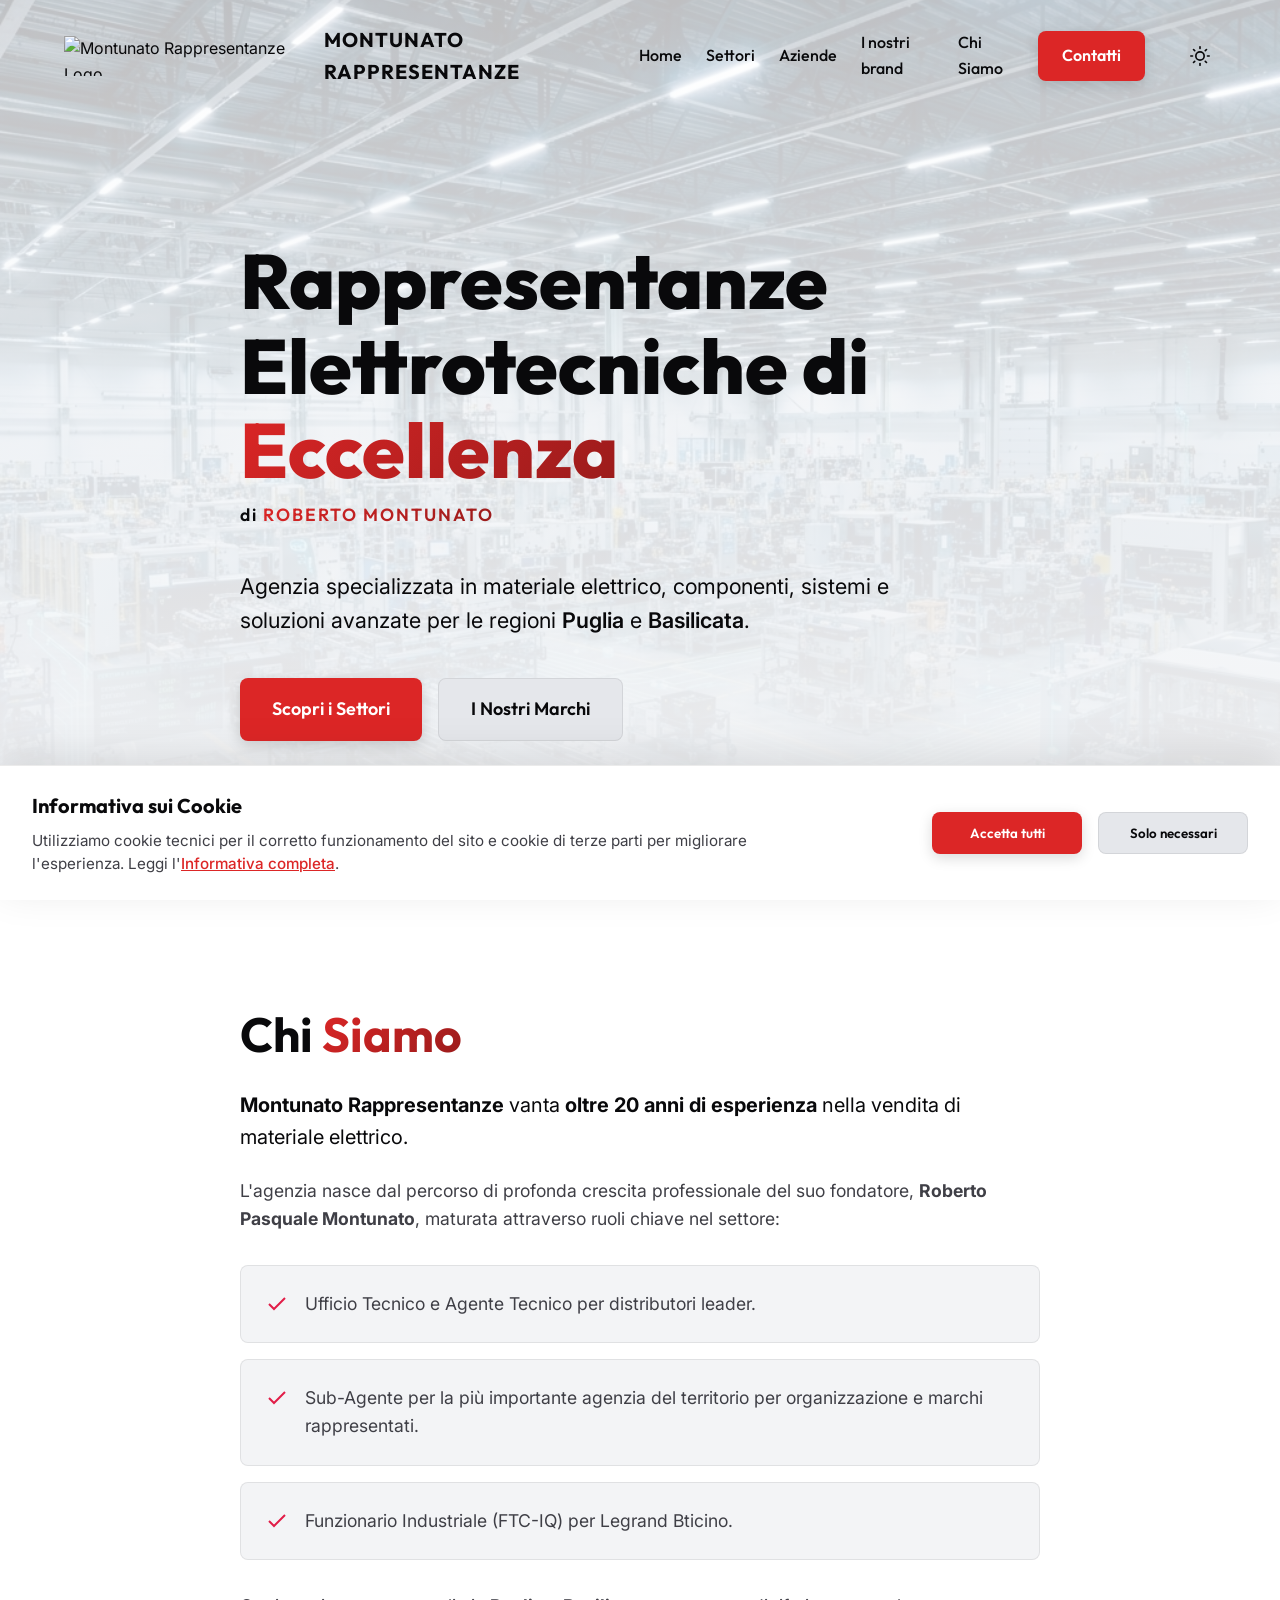
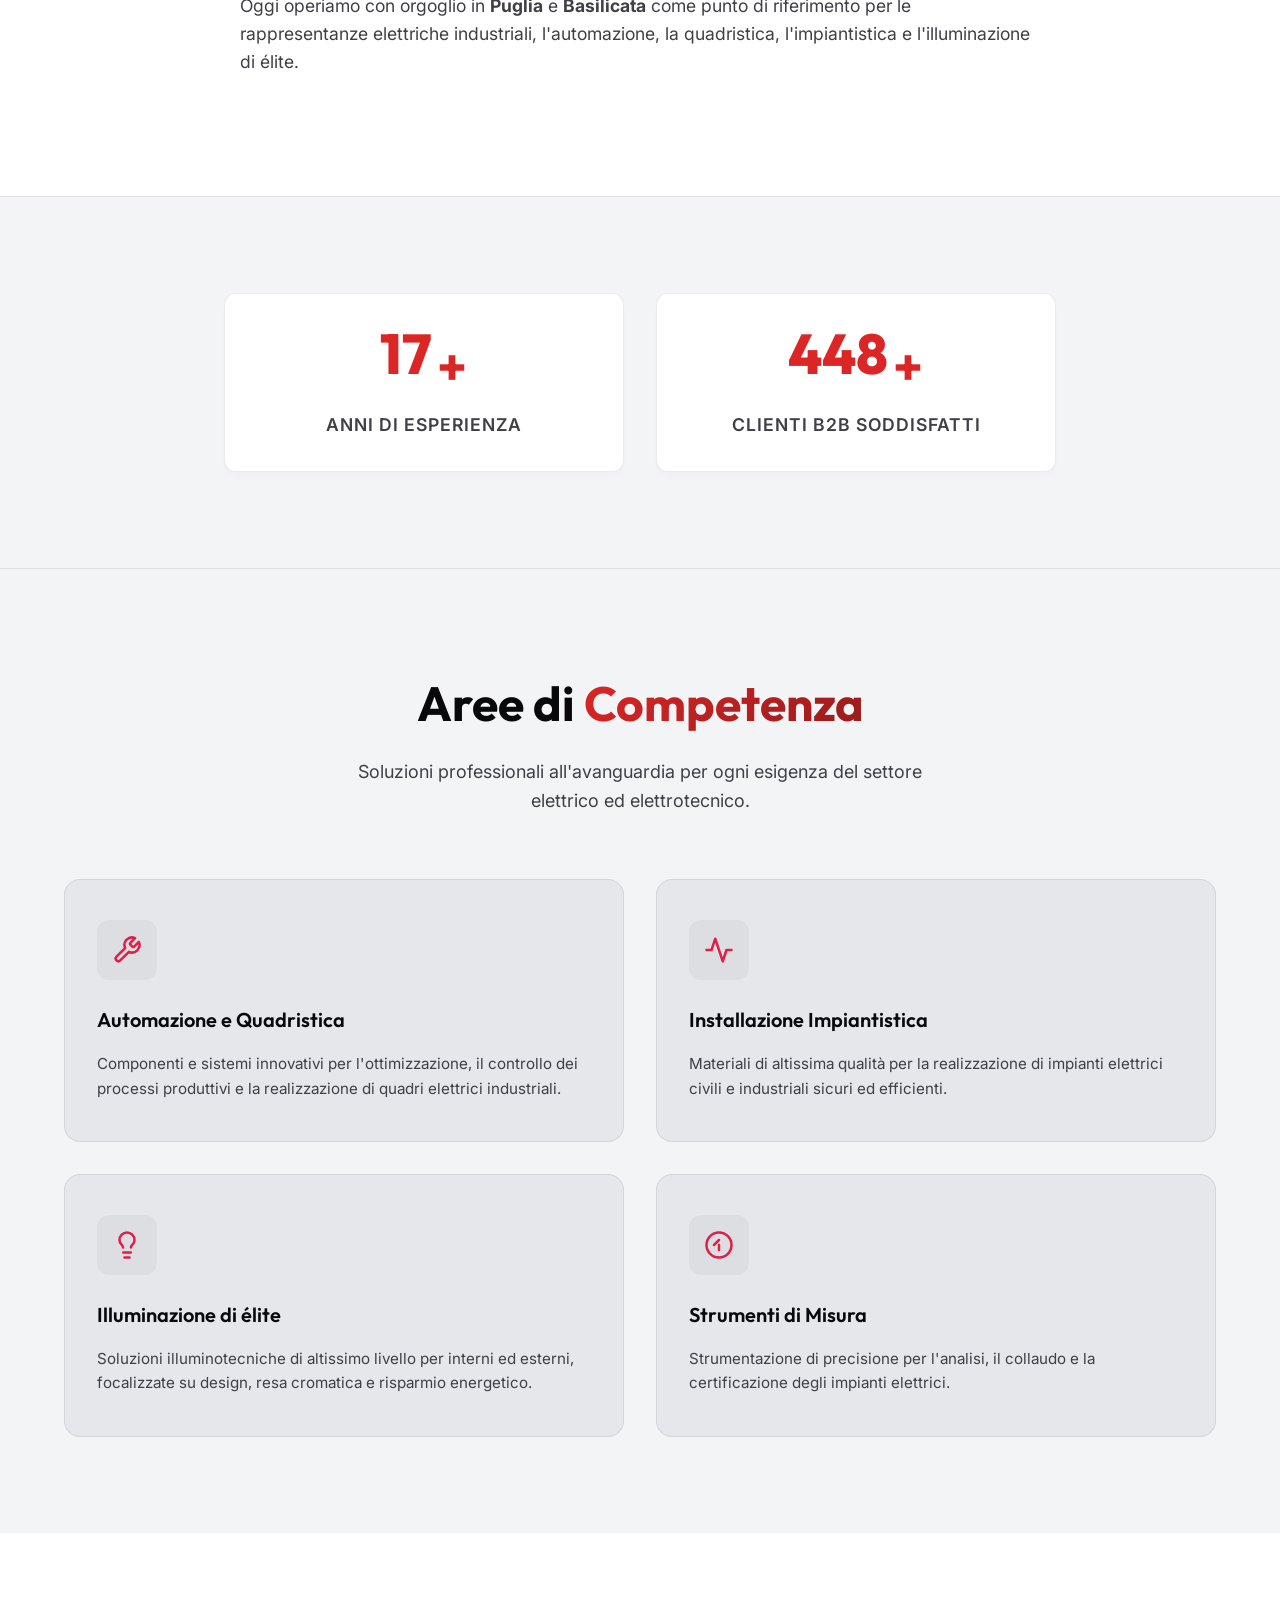
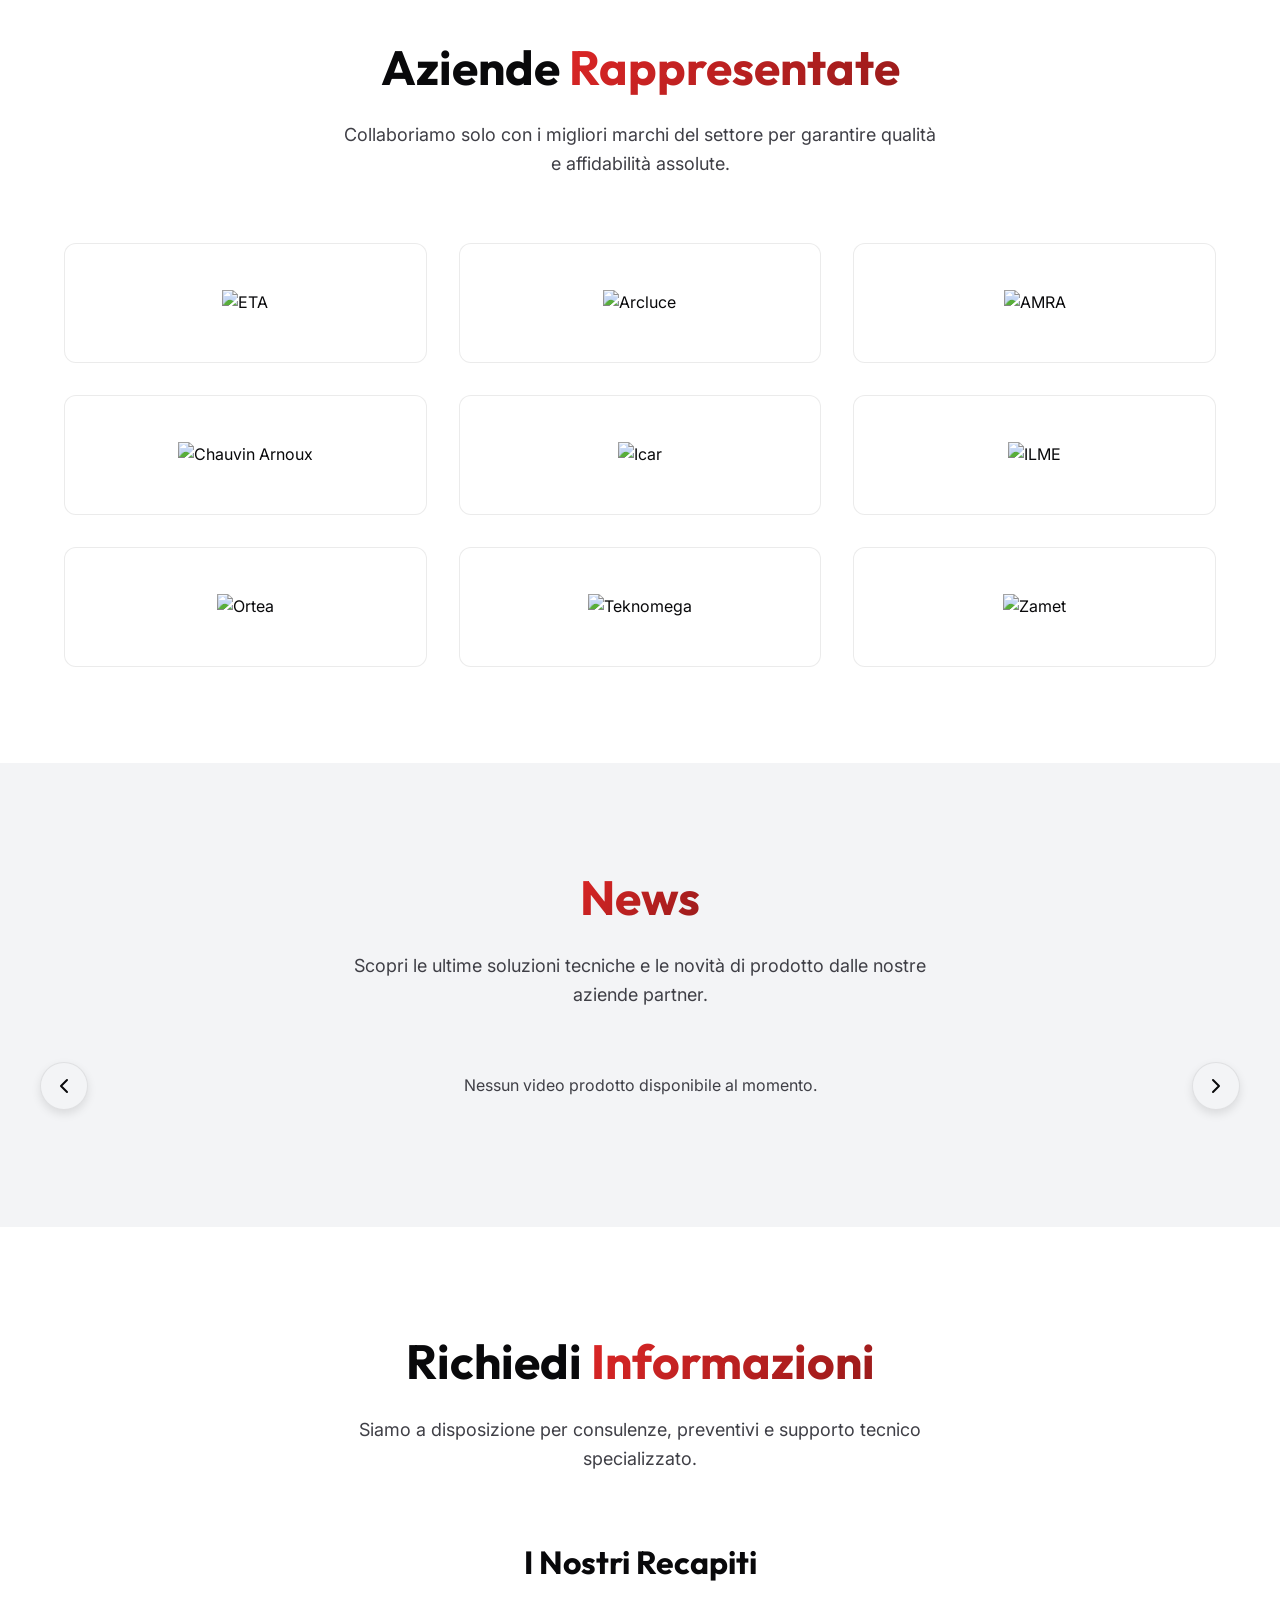
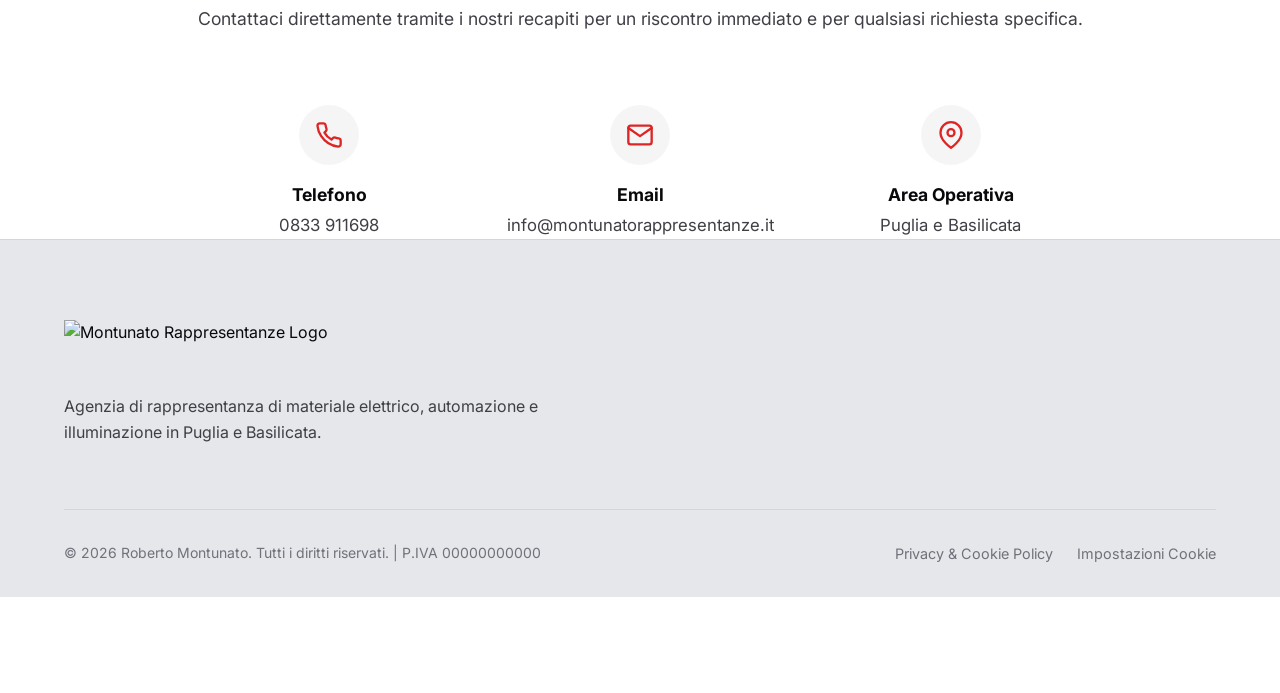
==== index.html @ 6ea230a3 "Add files via upload" ====
<!DOCTYPE html>
<html lang="it">
<head>
    <meta charset="UTF-8">
    <meta name="viewport" content="width=device-width, initial-scale=1.0">
    <title>Montunato Rappresentanze | Materiale Elettrico Puglia e Basilicata</title>
    <meta name="description" content="Agenzia di rappresentanza di materiale elettrico, automazione e illuminazione in Puglia e Basilicata. 20+ anni di esperienza.">
    
    <!-- Open Graph / Social Meta Tags -->
    <meta property="og:type" content="website">
    <meta property="og:url" content="https://www.montunatorappresentanze.it/">
    <meta property="og:title" content="Montunato Rappresentanze | Eccellenza Elettrotecnica">
    <meta property="og:description" content="Agenzia di rappresentanza di materiale elettrico e illuminazione di eccellenza per le regioni Puglia e Basilicata.">
    <meta property="og:image" content="https://www.montunatorappresentanze.it/wp-content/uploads/2025/01/solo_logo_montunato_rappresentanze_png-173x51.png">

    <meta name="description" content="Roberto Montunato: Agente di Commercio specializzato in Automazione Industriale, Installazione Impiantistica, Illuminazione e Strumenti di Misura per Puglia e Basilicata.">
    <link rel="preconnect" href="https://fonts.googleapis.com">
    <link rel="preconnect" href="https://fonts.gstatic.com" crossorigin>
    <link href="https://fonts.googleapis.com/css2?family=Outfit:wght@300;400;500;600;700;800&family=Inter:wght@400;500;600&display=swap" rel="stylesheet">
    <link rel="icon" type="image/png" href="favicon.png">
    <link rel="apple-touch-icon" href="apple-touch-icon.png">
    <meta name="theme-color" content="#DC2626">
    <link rel="stylesheet" href="style.css?v=3">
</head>
<body>

    <!-- Header & Navigation -->
    <!-- Navbar -->
    <header class="navbar" id="navbar">
        <div class="container nav-container">
            <a href="#" class="logo">
                <img src="https://www.montunatorappresentanze.it/wp-content/uploads/2025/01/solo_logo_montunato_rappresentanze_png-173x51.png" alt="Montunato Rappresentanze Logo" class="logo-img">
                <span class="logo-text">Montunato Rappresentanze</span>
            </a>
            <nav class="nav-links">
                <a href="#home">Home</a>
                <a href="#settori">Settori</a>
                <a href="#marchi">Aziende</a>
                <a href="brands.html">I nostri brand</a>
                <a href="#chi-siamo">Chi Siamo</a>
                <a href="#contatti" class="btn-primary">Contatti</a>
                <button class="theme-toggle" id="theme-toggle" aria-label="Cambia tema chiaro/scuro">
                    <svg class="sun-icon" viewBox="0 0 24 24" fill="none" stroke="currentColor" stroke-width="2" stroke-linecap="round" stroke-linejoin="round"><circle cx="12" cy="12" r="5"></circle><line x1="12" y1="1" x2="12" y2="3"></line><line x1="12" y1="21" x2="12" y2="23"></line><line x1="4.22" y1="4.22" x2="5.64" y2="5.64"></line><line x1="18.36" y1="18.36" x2="19.78" y2="19.78"></line><line x1="1" y1="12" x2="3" y2="12"></line><line x1="21" y1="12" x2="23" y2="12"></line><line x1="4.22" y1="19.78" x2="5.64" y2="18.36"></line><line x1="18.36" y1="5.64" x2="19.78" y2="4.22"></line></svg>
                    <svg class="moon-icon" viewBox="0 0 24 24" fill="none" stroke="currentColor" stroke-width="2" stroke-linecap="round" stroke-linejoin="round"><path d="M21 12.79A9 9 0 1 1 11.21 3 7 7 0 0 0 21 12.79z"></path></svg>
                </button>
            </nav>
            <button class="mobile-menu-btn" aria-label="Apri menu">
                <span></span>
                <span></span>
                <span></span>
            </button>
        </div>
    </header>

    <!-- Hero Section -->
    <section id="home" class="hero">
        <div class="hero-background"></div>
        <div class="hero-overlay"></div>
        <div class="container hero-content">
            <h1 class="title desktop-title">Rappresentanze Elettrotecniche di <span class="text-gradient">Eccellenza</span></h1>
            <h3 class="subtitle-below desktop-title"><span style="color: var(--text-primary); text-transform: lowercase;">di</span> <span class="text-gradient">Roberto Montunato</span></h3>
            
            <h1 class="title mobile-title">Montunato <span class="text-gradient">Rappresentanze</span></h1>
            <p class="description">Agenzia specializzata in materiale elettrico, componenti, sistemi e soluzioni avanzate per le regioni <strong>Puglia</strong> e <strong>Basilicata</strong>.</p>
            <div class="hero-actions">
                <a href="#settori" class="btn-primary btn-large">Scopri i Settori</a>
                <a href="#marchi" class="btn-secondary btn-large">I Nostri Marchi</a>
            </div>
        </div>
    </section>

    <!-- About Section -->
    <section id="chi-siamo" class="about section-padding bg-alt">
        <div class="container">
            <div class="about-content">
                <h2 class="section-title">Chi <span class="text-gradient">Siamo</span></h2>
                <p class="about-text-lead"><strong>Montunato Rappresentanze</strong> vanta <strong>oltre 20 anni di esperienza</strong> nella vendita di materiale elettrico.</p>
                <p class="about-text">L'agenzia nasce dal percorso di profonda crescita professionale del suo fondatore, <strong>Roberto Pasquale Montunato</strong>, maturata attraverso ruoli chiave nel settore:</p>
                <ul class="about-list">
                    <li>
                        <svg viewBox="0 0 24 24" fill="none" stroke="var(--accent-secondary)" stroke-width="2"><polyline points="20 6 9 17 4 12"></polyline></svg>
                        Ufficio Tecnico e Agente Tecnico per distributori leader.
                    </li>
                    <li>
                        <svg viewBox="0 0 24 24" fill="none" stroke="var(--accent-secondary)" stroke-width="2"><polyline points="20 6 9 17 4 12"></polyline></svg>
                        Sub-Agente per la più importante agenzia del territorio per organizzazione e marchi rappresentati.
                    </li>
                    <li>
                        <svg viewBox="0 0 24 24" fill="none" stroke="var(--accent-secondary)" stroke-width="2"><polyline points="20 6 9 17 4 12"></polyline></svg>
                        Funzionario Industriale (FTC-IQ) per Legrand Bticino.
                    </li>
                </ul>
                <p class="about-text">Oggi operiamo con orgoglio in <strong>Puglia</strong> e <strong>Basilicata</strong> come punto di riferimento per le rappresentanze elettriche industriali, l'automazione, la quadristica, l'impiantistica e l'illuminazione di élite.</p>
            </div>
        </div>
    </section>

    <!-- Statistics Section -->
    <section class="stats section-padding">
        <div class="container">
            <div class="stats-grid stats-grid-two">
                <div class="stat-item reveal">
                    <h3 class="stat-number" data-target="20">0</h3>
                    <span class="stat-plus">+</span>
                    <p class="stat-label">Anni di Esperienza</p>
                </div>
                <div class="stat-item reveal">
                    <h3 class="stat-number" data-target="500">0</h3>
                    <span class="stat-plus">+</span>
                    <p class="stat-label">Clienti B2B Soddisfatti</p>
                </div>
            </div>
        </div>
    </section>

    <!-- Sectors Section -->
    <section id="settori" class="sectors section-padding">
        <div class="container">
            <div class="section-header">
                <h2 class="section-title">Aree di <span class="text-gradient">Competenza</span></h2>
                <p class="section-description">Soluzioni professionali all'avanguardia per ogni esigenza del settore elettrico ed elettrotecnico.</p>
            </div>
            <div class="grid sectors-grid">
                <!-- Card 1 -->
                <div class="sector-card">
                    <div class="icon-wrapper">
                        <svg viewBox="0 0 24 24" fill="none" stroke="currentColor" stroke-width="2" stroke-linecap="round" stroke-linejoin="round"><path d="M14.7 6.3a1 1 0 0 0 0 1.4l1.6 1.6a1 1 0 0 0 1.4 0l3.77-3.77a6 6 0 0 1-7.94 7.94l-6.91 6.91a2.12 2.12 0 0 1-3-3l6.91-6.91a6 6 0 0 1 7.94-7.94l-3.76 3.76z"></path></svg>
                    </div>
                    <h3>Automazione e Quadristica</h3>
                    <p>Componenti e sistemi innovativi per l'ottimizzazione, il controllo dei processi produttivi e la realizzazione di quadri elettrici industriali.</p>
                </div>
                <!-- Card 2 -->
                <div class="sector-card">
                    <div class="icon-wrapper">
                        <svg viewBox="0 0 24 24" fill="none" stroke="currentColor" stroke-width="2" stroke-linecap="round" stroke-linejoin="round"><path d="M22 12h-4l-3 9L9 3l-3 9H2"></path></svg>
                    </div>
                    <h3>Installazione Impiantistica</h3>
                    <p>Materiali di altissima qualità per la realizzazione di impianti elettrici civili e industriali sicuri ed efficienti.</p>
                </div>
                <!-- Card 3 -->
                <div class="sector-card">
                    <div class="icon-wrapper">
                        <svg viewBox="0 0 24 24" fill="none" stroke="currentColor" stroke-width="2" stroke-linecap="round" stroke-linejoin="round"><line x1="9" y1="18" x2="15" y2="18"></line><line x1="10" y1="22" x2="14" y2="22"></line><path d="M15.09 14c.18-.98.65-1.74 1.41-2.5A4.65 4.65 0 0 0 18 8 6 6 0 0 0 6 8c0 1 .23 2.23 1.5 3.5A4.61 4.61 0 0 1 8.91 14"></path></svg>
                    </div>
                    <h3>Illuminazione di élite</h3>
                    <p>Soluzioni illuminotecniche di altissimo livello per interni ed esterni, focalizzate su design, resa cromatica e risparmio energetico.</p>
                </div>
                <!-- Card 4 -->
                <div class="sector-card">
                    <div class="icon-wrapper">
                        <svg viewBox="0 0 24 24" fill="none" stroke="currentColor" stroke-width="2" stroke-linecap="round" stroke-linejoin="round"><circle cx="12" cy="12" r="10"></circle><path d="m12 8-4 4"></path><path d="M12 16v-4"></path></svg>
                    </div>
                    <h3>Strumenti di Misura</h3>
                    <p>Strumentazione di precisione per l'analisi, il collaudo e la certificazione degli impianti elettrici.</p>
                </div>
            </div>
        </div>
    </section>

    <!-- Brands Section -->
    <section id="marchi" class="brands section-padding bg-alt">
        <div class="container">
            <div class="section-header">
                <h2 class="section-title">Aziende <span class="text-gradient">Rappresentate</span></h2>
                <p class="section-description">Collaboriamo solo con i migliori marchi del settore per garantire qualità e affidabilità assolute.</p>
            </div>
            <div class="brands-grid">
                <div class="brand-card"><img src="https://www.montunatorappresentanze.it/wp-content/uploads/2025/02/eta-passion.svg" alt="ETA"></div>
                <div class="brand-card"><img src="https://www.montunatorappresentanze.it/wp-content/uploads/2025/02/ARCLUCE.png" alt="Arcluce"></div>
                <div class="brand-card"><img src="https://www.montunatorappresentanze.it/wp-content/uploads/2025/02/amra.png" alt="AMRA"></div>
                <div class="brand-card"><img src="https://www.montunatorappresentanze.it/wp-content/uploads/2025/02/CHAUVIN-ARNOUX.jpg" alt="Chauvin Arnoux"></div>
                <div class="brand-card"><img src="https://www.montunatorappresentanze.it/wp-content/uploads/2025/02/icar2.png" alt="Icar"></div>
                <div class="brand-card"><img src="https://www.montunatorappresentanze.it/wp-content/uploads/2025/02/ilme.jpeg" alt="ILME"></div>
                <div class="brand-card"><img src="https://www.montunatorappresentanze.it/wp-content/uploads/2025/02/ortea2.png" alt="Ortea"></div>
                <div class="brand-card"><img src="https://www.montunatorappresentanze.it/wp-content/uploads/2025/02/Teknomega.png" alt="Teknomega"></div>
                <div class="brand-card"><img src="https://www.montunatorappresentanze.it/wp-content/uploads/2025/02/Zamet-2.png" alt="Zamet"></div>
            </div>
        </div>
    </section>

    <!-- Prodotti in Vetrina (Slider Dinamico) -->
    <section id="prodotti-vetrina" class="news section-padding">
        <div class="container">
            <div class="section-header">
                <h2 class="section-title"><span class="text-gradient">News</span></h2>
                <p class="section-description">Scopri le ultime soluzioni tecniche e le novità di prodotto dalle nostre aziende partner.</p>
            </div>

            <div class="slider-container">
                <button class="slider-btn prev-btn" id="slider-prev" aria-label="Notizie precedenti">
                    <svg xmlns="http://www.w3.org/2000/svg" width="24" height="24" viewBox="0 0 24 24" fill="none" stroke="currentColor" stroke-width="2" stroke-linecap="round" stroke-linejoin="round"><polyline points="15 18 9 12 15 6"></polyline></svg>
                </button>
                
                <div class="slider-viewport">
                    <div id="prodotti-grid" class="prodotti-grid slider-track">
                        <!-- I video verranno caricati qui -->
                    </div>
                </div>

                <button class="slider-btn next-btn" id="slider-next" aria-label="Prossime notizie">
                    <svg xmlns="http://www.w3.org/2000/svg" width="24" height="24" viewBox="0 0 24 24" fill="none" stroke="currentColor" stroke-width="2" stroke-linecap="round" stroke-linejoin="round"><polyline points="9 18 15 12 9 6"></polyline></svg>
                </button>
            </div>
            
            <div class="slider-dots" id="slider-dots"></div>
        </div>
    </section>

    <!-- Contact Section -->
    <section id="contatti" class="contact section-padding bg-alt">
        <div class="container">
            <div class="section-header">
                <h2 class="section-title">Richiedi <span class="text-gradient">Informazioni</span></h2>
                <p class="section-description">Siamo a disposizione per consulenze, preventivi e supporto tecnico specializzato.</p>
            </div>
            <div class="contact-grid" style="grid-template-columns: 1fr; max-width: 900px; margin: 0 auto; gap: 0;">
                <div class="contact-info-panel reveal" style="text-align: center; display: flex; flex-direction: column; align-items: center;">
                    <h3>I Nostri Recapiti</h3>
                    <p>Contattaci direttamente tramite i nostri recapiti per un riscontro immediato e per qualsiasi richiesta specifica.</p>
                    <ul class="contact-list-large" style="width: 100%; margin-top: 2.5rem; flex-direction: row; flex-wrap: wrap; justify-content: center; align-items: flex-start; gap: 2rem;">
                        <li style="flex-direction: column; align-items: center; text-align: center; gap: 1rem; flex: 1; min-width: 220px;">
                            <div class="icon-circle">
                                <svg viewBox="0 0 24 24" fill="none" stroke="currentColor" stroke-width="2" stroke-linecap="round" stroke-linejoin="round"><path d="M22 16.92v3a2 2 0 0 1-2.18 2 19.79 19.79 0 0 1-8.63-3.07 19.5 19.5 0 0 1-6-6 19.79 19.79 0 0 1-3.07-8.67A2 2 0 0 1 4.11 2h3a2 2 0 0 1 2 1.72 12.84 12.84 0 0 0 .7 2.81 2 2 0 0 1-.45 2.11L8.09 9.91a16 16 0 0 0 6 6l1.27-1.27a2 2 0 0 1 2.11-.45 12.84 12.84 0 0 0 2.81.7A2 2 0 0 1 22 16.92z"></path></svg>
                            </div>
                            <div>
                                <strong>Telefono</strong>
                                <span>0833 911698</span>
                            </div>
                        </li>
                        <li style="flex-direction: column; align-items: center; text-align: center; gap: 1rem; flex: 1; min-width: 220px;">
                            <div class="icon-circle">
                                <svg viewBox="0 0 24 24" fill="none" stroke="currentColor" stroke-width="2" stroke-linecap="round" stroke-linejoin="round"><path d="M4 4h16c1.1 0 2 .9 2 2v12c0 1.1-.9 2-2 2H4c-1.1 0-2-.9-2-2V6c0-1.1.9-2 2-2z"></path><polyline points="22,6 12,13 2,6"></polyline></svg>
                            </div>
                            <div>
                                <strong>Email</strong>
                                <span>info@montunatorappresentanze.it</span>
                            </div>
                        </li>
                        <li style="flex-direction: column; align-items: center; text-align: center; gap: 1rem; flex: 1; min-width: 220px;">
                            <div class="icon-circle">
                                <svg viewBox="0 0 24 24" fill="none" stroke="currentColor" stroke-width="2" stroke-linecap="round" stroke-linejoin="round"><path d="M21 10c0 7-9 13-9 13s-9-6-9-13a9 9 0 0 1 18 0z"></path><circle cx="12" cy="10" r="3"></circle></svg>
                            </div>
                            <div>
                                <strong>Area Operativa</strong>
                                <span>Puglia e Basilicata</span>
                            </div>
                        </li>
                    </ul>
                </div>
                <div class="contact-form-panel reveal" style="display: none;">
                    <form class="premium-form" onsubmit="event.preventDefault(); alert('Messaggio inviato con successo! Ti ricontatteremo a breve.');">
                        <div class="form-row">
                            <div class="form-group">
                                <label for="name">Nome e Cognome *</label>
                                <input type="text" id="name" required placeholder="Mario Rossi">
                            </div>
                            <div class="form-group">
                                <label for="company">Azienda</label>
                                <input type="text" id="company" placeholder="Nome della tua azienda">
                            </div>
                        </div>
                        <div class="form-group">
                            <label for="email">Indirizzo Email *</label>
                            <input type="email" id="email" required placeholder="mario.rossi@azienda.it">
                        </div>
                        <div class="form-group">
                            <label for="message">Messaggio *</label>
                            <textarea id="message" rows="4" required placeholder="Scrivi qui la tua richiesta..."></textarea>
                        </div>
                        <button type="submit" class="btn-primary btn-submit">Invia Messaggio</button>
                    </form>
                </div>
            </div>
        </div>
    </div>

    <!-- Video Modal -->
    <div id="video-modal" class="modal-overlay">
        <div class="modal-container" style="max-width: 900px; width: 95%; background: transparent; box-shadow: none; padding: 0; border: none;">
            <div class="modal-header" style="justify-content: flex-end; padding: 0 0 10px 0; border: none; background: transparent;">
                <button class="close-modal" id="close-video-modal" style="position: static; color: white; background: rgba(0,0,0,0.5); border-radius: 50%; width: 40px; height: 40px; display: flex; align-items: center; justify-content: center; margin-left: auto;">&times;</button>
            </div>
            <div class="modal-body" style="padding: 0; background: transparent;">
                <div style="position: relative; padding-bottom: 56.25%; height: 0; overflow: hidden; border-radius: 12px; background: #000; box-shadow: 0 15px 40px rgba(0,0,0,0.3);">
                    <iframe id="youtube-player" style="position: absolute; top: 0; left: 0; width: 100%; height: 100%; border: none;" src="" allow="accelerometer; autoplay; clipboard-write; encrypted-media; gyroscope; picture-in-picture" referrerpolicy="strict-origin-when-cross-origin" allowfullscreen></iframe>
                </div>
            </div>
        </div>
    </div>

    <!-- Footer -->
    <footer class="footer">
        <div class="container">
            <div class="footer-grid">
                <div class="footer-info" style="max-width: 100%;">
                    <a href="#" class="logo footer-logo">
                        <img src="https://www.montunatorappresentanze.it/wp-content/uploads/2025/01/solo_logo_montunato_rappresentanze_png-173x51.png" alt="Montunato Rappresentanze Logo" class="logo-img">
                    </a>
                    <p class="footer-desc" style="max-width: 500px;">Agenzia di rappresentanza di materiale elettrico, automazione e illuminazione in Puglia e Basilicata.</p>
                </div>
            </div>
            <div class="footer-bottom">
                <p>&copy; 2026 Roberto Montunato. Tutti i diritti riservati. | P.IVA 00000000000</p>
                <div class="footer-legal">
                    <a href="privacy.html">Privacy & Cookie Policy</a>
                    <button id="open-cookie-settings" class="btn-text">Impostazioni Cookie</button>
                </div>
            </div>
        </div>
    </footer>

    <!-- Cookie Banner -->
    <div id="cookie-banner" class="cookie-banner">
        <div class="cookie-content">
            <h4>Informativa sui Cookie</h4>
            <p>Utilizziamo cookie tecnici per il corretto funzionamento del sito e cookie di terze parti per migliorare l'esperienza. Leggi l'<a href="privacy.html">Informativa completa</a>.</p>
        </div>
        <div class="cookie-actions">
            <button id="cookie-accept" class="btn-primary">Accetta tutti</button>
            <button id="cookie-reject" class="btn-secondary">Solo necessari</button>
        </div>
    </div>

    <script src="script.js?v=4"></script>
</body>
</html>
---- style.css ----
/* ==========================================================================
   CSS Variables & Design Tokens
   ========================================================================== */
   :root {
    /* Colors - Modern Light Theme */
    --bg-primary: #F3F4F6;
    --bg-secondary: #FFFFFF;
    --bg-tertiary: #E5E7EB;
    
    --text-primary: #09090B;
    --text-secondary: #3F3F46;
    --text-muted: #71717A;
    
    --accent-primary: #DC2626;
    --accent-secondary: #E11D48;
    --accent-gradient: linear-gradient(135deg, #DC2626 0%, #991B1B 100%);
    
    --border-color: rgba(0, 0, 0, 0.08);
    --glass-bg: rgba(255, 255, 255, 0.85);
    --glass-border: rgba(0, 0, 0, 0.05);
    
    /* Typography */
    --font-heading: 'Outfit', sans-serif;
    --font-body: 'Inter', sans-serif;
    
    /* Spacing */
    --container-max: 1200px;
    --padding-section: 6rem 0;
    
    /* Transitions */
    --transition-fast: 0.2s ease;
    --transition-normal: 0.3s cubic-bezier(0.4, 0, 0.2, 1);
    --transition-slow: 0.5s cubic-bezier(0.4, 0, 0.2, 1);
}

/* ==========================================================================
   Reset & Base Styles
   ========================================================================== */
* {
    margin: 0;
    padding: 0;
    box-sizing: border-box;
}

html {
    scroll-behavior: smooth;
    font-size: 16px;
}

body {
    font-family: var(--font-body);
    background-color: var(--bg-primary);
    color: var(--text-primary);
    line-height: 1.6;
    overflow-x: hidden;
    -webkit-font-smoothing: antialiased;
}

a {
    text-decoration: none;
    color: inherit;
    transition: var(--transition-normal);
}

ul {
    list-style: none;
}

img {
    max-width: 100%;
    display: block;
}

.container {
    width: 90%;
    max-width: var(--container-max);
    margin: 0 auto;
}

.section-padding {
    padding: var(--padding-section);
}

.bg-alt {
    background-color: var(--bg-secondary);
}

/* Typography Classes */
.text-gradient {
    background: var(--accent-gradient);
    -webkit-background-clip: text;
    -webkit-text-fill-color: transparent;
    background-clip: text;
}

.section-header {
    text-align: center;
    margin-bottom: 4rem;
}

.section-title {
    font-family: var(--font-heading);
    font-size: clamp(2rem, 4vw, 3rem);
    font-weight: 700;
    margin-bottom: 1rem;
}

.section-description {
    color: var(--text-secondary);
    font-size: 1.125rem;
    max-width: 600px;
    margin: 0 auto;
}

/* ==========================================================================
   Buttons
   ========================================================================== */
.btn-primary, .btn-secondary {
    display: inline-flex;
    align-items: center;
    justify-content: center;
    padding: 0.75rem 1.5rem;
    border-radius: 8px;
    font-weight: 600;
    font-family: var(--font-heading);
    transition: var(--transition-normal);
    cursor: pointer;
    border: none;
}

.btn-primary {
    background: var(--accent-primary);
    color: #fff;
    box-shadow: 0 4px 14px rgba(0, 0, 0, 0.15);
}

.btn-primary:hover {
    background: #B91C1C;
    transform: translateY(-2px);
    box-shadow: 0 6px 20px rgba(0, 0, 0, 0.2);
}

.btn-secondary {
    background: var(--bg-tertiary);
    color: var(--text-primary);
    border: 1px solid var(--border-color);
}

.btn-secondary:hover {
    background: rgba(255, 255, 255, 0.05);
    border-color: rgba(255, 255, 255, 0.2);
    transform: translateY(-2px);
}

.btn-large {
    padding: 1rem 2rem;
    font-size: 1.125rem;
}

/* ==========================================================================
   Navbar
   ========================================================================== */
.navbar {
    position: fixed;
    top: 0;
    left: 0;
    width: 100%;
    z-index: 1000;
    transition: var(--transition-normal);
    padding: 1.5rem 0;
}

.navbar.scrolled {
    padding: 1rem 0;
    background: var(--glass-bg);
    backdrop-filter: blur(12px);
    -webkit-backdrop-filter: blur(12px);
    border-bottom: 1px solid var(--glass-border);
}

.nav-container {
    display: flex;
    justify-content: space-between;
    align-items: center;
}

.logo {
    display: flex;
    align-items: center;
}

.logo-img {
    height: 40px;
    object-fit: contain;
    transition: var(--transition-normal);
}

.logo:hover .logo-img {
    filter: drop-shadow(0 0 10px rgba(0, 0, 0, 0.2));
    transform: scale(1.05);
}

.nav-links {
    display: flex;
    align-items: center;
    gap: 1.5rem;
}

.nav-links a:not(.btn-primary) {
    font-family: var(--font-heading);
    font-weight: 500;
    font-size: 1rem;
    color: var(--text-primary);
    position: relative;
}

.nav-links a:not(.btn-primary)::after {
    content: '';
    position: absolute;
    bottom: -4px;
    left: 0;
    width: 0;
    height: 2px;
    background: var(--accent-primary);
    transition: var(--transition-fast);
}

.nav-links a:not(.btn-primary):hover::after,
.nav-links a.active::after {
    width: 100%;
}

.mobile-menu-btn {
    display: none;
    background: none;
    border: none;
    cursor: pointer;
    flex-direction: column;
    gap: 6px;
    padding: 0.5rem;
}

.mobile-menu-btn span {
    display: block;
    width: 24px;
    height: 2px;
    background-color: var(--text-primary);
    transition: var(--transition-normal);
}

/* ==========================================================================
   Hero Section
   ========================================================================== */
.hero {
    position: relative;
    min-height: 100vh;
    display: flex;
    align-items: center;
    padding-top: 80px;
    overflow: hidden;
}

.hero-background {
    position: absolute;
    top: 0;
    left: 0;
    width: 100%;
    height: 100%;
    z-index: -2;
    background-image: url('images/hero_enhanced_bg.png');
    background-size: cover;
    background-position: center 40%;
    background-repeat: no-repeat;
}

.hero-overlay {
    position: absolute;
    top: 0;
    left: 0;
    width: 100%;
    height: 100%;
    z-index: -1;
    background: linear-gradient(to bottom, rgba(255, 255, 255, 0.75), var(--bg-primary));
}

.hero-content {
    max-width: 800px;
}

.subtitle {
    font-family: var(--font-heading);
    font-size: 1.25rem;
    font-weight: 500;
    color: var(--accent-secondary);
    text-transform: uppercase;
    letter-spacing: 2px;
    margin-bottom: 1rem;
    text-shadow: none;
    opacity: 0;
    transform: translateY(20px);
    animation: fadeUp 0.8s forwards 0.2s;
}

.hero .title {
    font-family: var(--font-heading);
    font-size: clamp(3rem, 6vw, 5rem);
    font-weight: 800;
    line-height: 1.1;
    margin-bottom: 1.5rem;
    text-shadow: none;
    opacity: 0;
    transform: translateY(20px);
    animation: fadeUp 0.8s forwards 0.4s;
}

.hero .description {
    font-size: clamp(1.125rem, 2vw, 1.35rem);
    color: var(--text-primary);
    margin-bottom: 2.5rem;
    max-width: 650px;
    text-shadow: none;
    opacity: 0;
    transform: translateY(20px);
    animation: fadeUp 0.8s forwards 0.6s;
}

.hero .description strong {
    color: var(--text-primary);
    font-weight: 600;
}

.hero-actions {
    display: flex;
    gap: 1rem;
    opacity: 0;
    transform: translateY(20px);
    animation: fadeUp 0.8s forwards 0.8s;
}

@keyframes fadeUp {
    to {
        opacity: 1;
        transform: translateY(0);
    }
}

/* ==========================================================================
   About Section
   ========================================================================== */
.about-content {
    max-width: 800px;
    margin: 0 auto;
}

.about-text-lead {
    font-size: 1.25rem;
    color: var(--text-primary);
    margin-bottom: 1.5rem;
}

.about-text {
    font-size: 1.1rem;
    color: var(--text-secondary);
    margin-bottom: 1.5rem;
}

.about-list {
    margin: 2rem 0;
    display: flex;
    flex-direction: column;
    gap: 1rem;
}

.about-list li {
    display: flex;
    align-items: flex-start;
    gap: 1rem;
    font-size: 1.1rem;
    color: var(--text-secondary);
    background: var(--bg-primary);
    padding: 1.5rem;
    border-radius: 8px;
    border: 1px solid var(--border-color);
}

.about-list svg {
    width: 24px;
    height: 24px;
    flex-shrink: 0;
    margin-top: 2px;
}

/* ==========================================================================
   Sectors Section
   ========================================================================== */
.sectors-grid {
    display: grid;
    grid-template-columns: repeat(2, 1fr);
    gap: 2rem;
}

.sector-card {
    background: var(--bg-tertiary);
    border: 1px solid var(--border-color);
    border-radius: 16px;
    padding: 2.5rem 2rem;
    transition: var(--transition-normal);
    position: relative;
    overflow: hidden;
    z-index: 1;
}

.sector-card::before {
    content: '';
    position: absolute;
    top: 0;
    left: 0;
    width: 100%;
    height: 100%;
    background: #000;
    opacity: 0;
    z-index: -1;
    transition: var(--transition-normal);
}

/* ---------------- LIGHT MODE HOVER ---------------- */
body:not(.dark-theme) .sector-card:hover {
    transform: translateY(-10px);
    background: var(--accent-gradient);
    border-color: var(--accent-primary);
    box-shadow: 0 15px 35px rgba(220, 38, 38, 0.3), 0 0 20px rgba(220, 38, 38, 0.15);
}

body:not(.dark-theme) .sector-card:hover h3,
body:not(.dark-theme) .sector-card:hover p {
    color: #ffffff;
}

body:not(.dark-theme) .sector-card:hover .icon-wrapper {
    background: #ffffff;
    box-shadow: 0 5px 15px rgba(0,0,0,0.2);
}

/* ---------------- DARK MODE HOVER ---------------- */
body.dark-theme .sector-card:hover {
    transform: translateY(-10px);
    border-color: rgba(255, 255, 255, 0.8);
    box-shadow: 0 10px 30px rgba(0, 0, 0, 0.2), 0 0 20px rgba(255, 255, 255, 0.4);
    background: var(--bg-primary);
}

.sector-card:hover::before {
    opacity: 0.05;
}

.icon-wrapper {
    width: 60px;
    height: 60px;
    background: rgba(0, 0, 0, 0.04);
    border-radius: 12px;
    display: flex;
    align-items: center;
    justify-content: center;
    margin-bottom: 1.5rem;
    color: var(--accent-secondary);
}

.icon-wrapper svg {
    width: 30px;
    height: 30px;
}

.sector-card h3 {
    font-family: var(--font-heading);
    font-size: 1.25rem;
    font-weight: 600;
    margin-bottom: 1rem;
}

.sector-card p {
    color: var(--text-secondary);
    font-size: 0.95rem;
}

/* ==========================================================================
   Brands Section
   ========================================================================== */
.brands-grid {
    display: grid;
    grid-template-columns: repeat(3, 1fr);
    gap: 2rem;
    align-items: center;
}

.brand-card {
    background: #ffffff;
    border: 1px solid var(--border-color);
    border-radius: 12px;
    padding: 2rem;
    display: flex;
    align-items: center;
    justify-content: center;
    height: 120px;
    transition: var(--transition-normal);
}

.brand-card img {
    max-height: 60px;
    max-width: 100%;
    object-fit: contain;
    transition: var(--transition-normal);
}

.brand-card:hover {
    border-color: var(--accent-primary);
    transform: scale(1.05);
}

.brand-card:hover img {
    transform: scale(1.05);
}

/* ==========================================================================
   Footer
   ========================================================================== */
.footer {
    background: var(--bg-tertiary);
    padding: 5rem 0 2rem;
    border-top: 1px solid var(--border-color);
}

.footer-grid {
    display: grid;
    grid-template-columns: 1fr 1fr;
    gap: 4rem;
    margin-bottom: 4rem;
}

.footer-logo {
    margin-bottom: 1.5rem;
    display: inline-block;
}

.footer-logo .logo-img {
    height: 50px;
}

.footer-desc {
    color: var(--text-secondary);
    max-width: 400px;
}

.footer-title {
    font-family: var(--font-heading);
    font-size: 1.25rem;
    margin-bottom: 1.5rem;
    color: var(--text-primary);
}

.contact-list {
    display: flex;
    flex-direction: column;
    gap: 1rem;
}

.contact-list li {
    display: flex;
    align-items: center;
    gap: 1rem;
    color: var(--text-secondary);
}

.contact-list svg {
    width: 20px;
    height: 20px;
    color: var(--accent-secondary);
}

.footer-bottom {
    text-align: center;
    padding-top: 2rem;
    border-top: 1px solid var(--border-color);
    color: var(--text-muted);
    font-size: 0.875rem;
}

/* ==========================================================================
   Responsive
   ========================================================================== */
@media (max-width: 768px) {
    .sectors-grid {
        grid-template-columns: 1fr;
    }

    .nav-links {
        position: fixed;
        top: 0;
        right: -100%;
        width: 100%;
        height: 100vh;
        background: var(--bg-secondary);
        flex-direction: column;
        justify-content: center;
        transition: var(--transition-normal);
        z-index: 999;
    }

    .nav-links.active {
        right: 0;
    }

    .mobile-menu-btn {
        display: flex;
        z-index: 1000;
    }

    .mobile-menu-btn.active span:nth-child(1) {
        transform: translateY(8px) rotate(45deg);
    }

    .mobile-menu-btn.active span:nth-child(2) {
        opacity: 0;
    }

    .mobile-menu-btn.active span:nth-child(3) {
        transform: translateY(-8px) rotate(-45deg);
    }

    .hero-actions {
        flex-direction: column;
    }

    .footer-grid {
        grid-template-columns: 1fr;
        gap: 2rem;
    }
    
    .brands-grid {
        grid-template-columns: repeat(2, 1fr);
    }
}

@media (max-width: 480px) {
    .brands-grid {
        grid-template-columns: 1fr;
    }
}

/* Cataloghi Section */
.cataloghi-grid {
    display: grid;
    grid-template-columns: repeat(auto-fill, minmax(300px, 1fr));
    gap: 2rem;
    margin-top: 3rem;
}

.catalog-card {
    background: var(--bg-secondary);
    border: 1px solid var(--border-color);
    border-radius: 12px;
    padding: 1.5rem;
    display: flex;
    flex-direction: column;
    gap: 1rem;
    transition: var(--transition-normal);
    position: relative;
    overflow: hidden;
}

.catalog-card::before {
    content: '';
    position: absolute;
    top: 0;
    left: 0;
    width: 4px;
    height: 100%;
    background: var(--accent-primary);
    transform: scaleY(0);
    transform-origin: bottom;
    transition: var(--transition-normal);
}

.catalog-card:hover {
    transform: translateY(-5px);
    border-color: var(--accent-primary);
    box-shadow: 0 10px 30px rgba(0, 0, 0, 0.5);
}

.catalog-card:hover::before {
    transform: scaleY(1);
}

.catalog-icon {
    color: var(--accent-primary);
    background: rgba(0, 0, 0, 0.04);
    width: 60px;
    height: 60px;
    border-radius: 12px;
    display: flex;
    align-items: center;
    justify-content: center;
    margin-bottom: 0.5rem;
}

.catalog-company {
    font-size: 0.875rem;
    color: var(--text-muted);
    text-transform: uppercase;
    letter-spacing: 1px;
    display: block;
    margin-bottom: 0.25rem;
}

.catalog-name {
    font-size: 1.25rem;
    color: var(--text-primary);
    margin-bottom: 0.5rem;
}

.catalog-size {
    font-size: 0.875rem;
    color: var(--text-secondary);
}

.catalog-actions {
    margin-top: auto;
    padding-top: 1rem;
    border-top: 1px solid var(--border-color);
    display: flex;
    gap: 1rem;
}

.catalog-actions .btn-outline {
    flex: 1;
    text-align: center;
    padding: 0.5rem;
    text-decoration: none;
}
.catalog-actions .btn-outline:hover {
    background: var(--accent-primary);
    color: white;
}

/* Nuovi stili per la gerarchia dei cataloghi per azienda */
.company-catalog-section {
    margin-bottom: 4rem;
    padding-bottom: 2rem;
    border-bottom: 1px solid var(--border-color);
}

.company-catalog-section:last-child {
    border-bottom: none;
}

.company-section-title {
    font-family: var(--font-heading);
    font-size: 2rem;
    color: var(--accent-secondary);
    margin-bottom: 1.5rem;
    display: inline-block;
    border-bottom: 2px solid var(--accent-primary);
    padding-bottom: 0.5rem;
}

.text-gradient-dark {
    color: #7A0000;
}

.logo {
    gap: 1rem;
    text-decoration: none;
}

.logo-text {
    font-family: var(--font-heading);
    font-size: 1.25rem;
    font-weight: 700;
    color: var(--text-primary);
    text-transform: uppercase;
    letter-spacing: 1px;
    display: none; /* Hidden on very small screens, visible on tablet+ */
}

@media (min-width: 768px) {
    .logo-text {
        display: block;
    }
}

.subtitle-below {
    font-family: var(--font-heading);
    font-size: 1.1rem;
    font-weight: 600;
    color: var(--accent-secondary);
    text-transform: uppercase;
    letter-spacing: 2px;
    margin-top: -1rem;
    margin-bottom: 2.5rem;
    opacity: 0;
    transform: translateY(20px);
    animation: fadeUp 0.8s forwards 0.5s;
}

/* Nuova Griglia Brands Esterni */
.brands-external-grid {
    display: grid;
    grid-template-columns: repeat(auto-fill, minmax(280px, 1fr));
    gap: 2rem;
}

.brand-ext-card {
    background: var(--bg-secondary);
    border: 1px solid var(--border-color);
    border-radius: 12px;
    padding: 2rem;
    display: flex;
    flex-direction: column;
    align-items: center;
    justify-content: space-between;
    text-decoration: none;
    transition: var(--transition-normal);
    position: relative;
    overflow: hidden;
    height: 250px;
}

.brand-ext-card::after {
    content: '';
    position: absolute;
    bottom: 0;
    left: 0;
    width: 100%;
    height: 4px;
    background: var(--accent-gradient);
    transform: scaleX(0);
    transform-origin: center;
    transition: var(--transition-normal);
}

.brand-ext-card:hover {
    transform: translateY(-5px);
    border-color: var(--accent-primary);
    box-shadow: 0 10px 30px rgba(0, 0, 0, 0.08);
}

.brand-ext-card:hover::after {
    transform: scaleX(1);
}

.brand-ext-logo {
    flex: 1;
    display: flex;
    align-items: center;
    justify-content: center;
    width: 100%;
}

.brand-ext-logo img {
    max-width: 150px;
    max-height: 80px;
    object-fit: contain;
    transition: var(--transition-normal);
}

.brand-ext-card:hover .brand-ext-logo img {
    transform: scale(1.05);
}

.brand-ext-action {
    display: flex;
    align-items: center;
    justify-content: center;
    gap: 0.5rem;
    color: var(--text-secondary);
    font-weight: 600;
    font-size: 0.9rem;
    margin-top: 1.5rem;
    transition: var(--transition-normal);
}

.brand-ext-card:hover .brand-ext-action {
    color: var(--accent-primary);
}

.brand-ext-action svg {
    transition: var(--transition-normal);
}

.brand-ext-card:hover .brand-ext-action svg {
    transform: translateX(4px) translateY(-4px);
}

/* Stats Section */
.stats {
    background: var(--bg-primary);
    border-top: 1px solid var(--border-color);
    border-bottom: 1px solid var(--border-color);
}

.stats-grid {
    display: grid;
    grid-template-columns: repeat(auto-fit, minmax(200px, 1fr));
    gap: 2rem;
    text-align: center;
}

.stat-item {
    padding: 2rem;
    background: var(--bg-secondary);
    border-radius: 12px;
    box-shadow: 0 4px 6px rgba(0,0,0,0.02);
    border: 1px solid var(--border-color);
    transition: transform 0.3s ease;
}

.stat-item:hover {
    transform: translateY(-5px);
}

.stat-number {
    font-size: 3.5rem;
    font-weight: 800;
    font-family: var(--font-heading);
    color: var(--accent-primary);
    display: inline-block;
    line-height: 1;
}

.stat-plus {
    font-size: 3rem;
    font-weight: 800;
    color: var(--accent-primary);
    vertical-align: top;
}

.stat-label {
    margin-top: 0.5rem;
    font-size: 1.1rem;
    font-weight: 600;
    color: var(--text-secondary);
    text-transform: uppercase;
    letter-spacing: 1px;
}

/* Premium Contact Section */
.contact-grid {
    display: grid;
    grid-template-columns: 1fr 1.5fr;
    gap: 4rem;
    align-items: flex-start;
}

@media (max-width: 992px) {
    .contact-grid {
        grid-template-columns: 1fr;
        gap: 3rem;
    }
}

.contact-info-panel h3 {
    font-size: 2rem;
    margin-bottom: 1rem;
    font-family: var(--font-heading);
}

.contact-info-panel p {
    color: var(--text-secondary);
    margin-bottom: 2rem;
    font-size: 1.1rem;
}

.contact-list-large {
    list-style: none;
    display: flex;
    flex-direction: column;
    gap: 2rem;
}

.contact-list-large li {
    display: flex;
    align-items: center;
    gap: 1.5rem;
}

.icon-circle {
    width: 60px;
    height: 60px;
    background: rgba(0, 0, 0, 0.04);
    border-radius: 50%;
    display: flex;
    align-items: center;
    justify-content: center;
    color: var(--accent-primary);
}

.icon-circle svg {
    width: 28px;
    height: 28px;
}

.contact-list-large strong {
    display: block;
    font-size: 1.1rem;
    margin-bottom: 0.2rem;
}

.contact-list-large span {
    color: var(--text-secondary);
    font-size: 1.05rem;
}

/* Premium Form */
.premium-form {
    background: var(--bg-primary);
    padding: 3rem;
    border-radius: 16px;
    box-shadow: 0 15px 35px rgba(0,0,0,0.05);
    border: 1px solid var(--border-color);
}

.form-row {
    display: grid;
    grid-template-columns: 1fr 1fr;
    gap: 1.5rem;
}

@media (max-width: 768px) {
    .form-row {
        grid-template-columns: 1fr;
    }
    .premium-form {
        padding: 2rem;
    }
}

.form-group {
    margin-bottom: 1.5rem;
}

.form-group label {
    display: block;
    margin-bottom: 0.5rem;
    font-weight: 600;
    color: var(--text-primary);
}

.form-group input,
.form-group textarea {
    width: 100%;
    padding: 1rem 1.25rem;
    border: 1px solid var(--border-color);
    border-radius: 8px;
    background: var(--bg-secondary);
    color: var(--text-primary);
    font-family: inherit;
    font-size: 1rem;
    transition: var(--transition-normal);
}

.form-group input:focus,
.form-group textarea:focus {
    outline: none;
    border-color: var(--text-primary);
    box-shadow: 0 0 0 4px rgba(0, 0, 0, 0.05);
}

.btn-submit {
    width: 100%;
    padding: 1.25rem;
    font-size: 1.1rem;
    margin-top: 1rem;
}



/* Reveal Animations */
.reveal {
    opacity: 0;
    transform: translateY(40px);
    transition: opacity 0.8s cubic-bezier(0.16, 1, 0.3, 1), transform 0.8s cubic-bezier(0.16, 1, 0.3, 1);
}

.reveal.active {
    opacity: 1;
    transform: translateY(0);
}

/* Ottimizzazione Layout 2 Contatori */
.stats-grid-two {
    grid-template-columns: repeat(2, minmax(200px, 400px));
    justify-content: center;
}
@media (max-width: 550px) {
    .stats-grid-two {
        grid-template-columns: 1fr;
    }
}

/* Update variables for better glassmorphism */
:root {
    --glass-bg: rgba(255, 255, 255, 0.85);
    --glass-border: rgba(0, 0, 0, 0.05);
}


/* ==========================================================================
   Theme Toggle Button & Dark Mode Variables
   ========================================================================== */
.theme-toggle {
    background: transparent;
    border: none;
    color: var(--text-primary);
    cursor: pointer;
    display: flex;
    align-items: center;
    justify-content: center;
    width: 40px;
    height: 40px;
    border-radius: 50%;
    transition: var(--transition-normal);
    margin-left: 1rem;
}

.theme-toggle:hover {
    background: rgba(0, 0, 0, 0.05);
}

.theme-toggle svg {
    width: 20px;
    height: 20px;
    transition: var(--transition-normal);
}

.theme-toggle .moon-icon {
    display: none;
}

/* Dark Theme Variables */
body.dark-theme {
    --bg-primary: #0F172A;
    --bg-secondary: #1E293B;
    --bg-tertiary: #334155;
    
    --text-primary: #F8FAFC;
    --text-secondary: #CBD5E1;
    --text-muted: #94A3B8;
    
    --border-color: rgba(255, 255, 255, 0.1);
    --glass-bg: rgba(15, 23, 42, 0.85);
    --glass-border: rgba(255, 255, 255, 0.08);
}

body.dark-theme .theme-toggle {
    color: var(--text-primary);
}

body.dark-theme .theme-toggle:hover {
    background: rgba(255, 255, 255, 0.1);
}

body.dark-theme .theme-toggle .sun-icon {
    display: none;
}

body.dark-theme .theme-toggle .moon-icon {
    display: block;
}

body.dark-theme .hero-overlay {
    background: linear-gradient(to bottom, rgba(15, 23, 42, 0.85), var(--bg-primary));
}

body.dark-theme .icon-wrapper,
body.dark-theme .icon-circle,
body.dark-theme .catalog-icon {
    background: rgba(255, 255, 255, 0.05);
}

/* Glow Effect in Dark Mode */
body.dark-theme .btn-primary {
    box-shadow: 0 0 15px rgba(220, 38, 38, 0.4);
}
body.dark-theme .btn-primary:hover {
    box-shadow: 0 0 25px rgba(220, 38, 38, 0.6);
}

body.dark-theme .logo-img {
    filter: drop-shadow(0 0 8px rgba(255, 255, 255, 0.2));
}

/* ==========================================================================
   Spotlight Effect (Lighting Theme)
   ========================================================================== */
.spotlight-card {
    position: relative;
    overflow: hidden;
}

body.dark-theme .spotlight-card::before {
    content: '';
    position: absolute;
    top: 0;
    left: 0;
    right: 0;
    bottom: 0;
    background: radial-gradient(
        600px circle at var(--mouse-x, 0) var(--mouse-y, 0), 
        rgba(255, 255, 255, 0.15), 
        transparent 40%
    );
    opacity: 0;
    transition: opacity 0.3s;
    pointer-events: none;
    z-index: 1;
}

body.dark-theme .spotlight-card:hover::before {
    opacity: 1;
}



/* Apply spotlight to cards */
.sector-card, .brand-ext-card, .stat-item, .contact-form-panel {
    position: relative;
}

/* ==========================================================================
   View Transitions API (Theme Switch Animation)
   ========================================================================== */
::view-transition-old(root),
::view-transition-new(root) {
    animation: none;
    mix-blend-mode: normal;
}

::view-transition-old(root) {
    z-index: 1;
}

::view-transition-new(root) {
    z-index: 2;
}

/* Force white background and dark text for brand cards in Dark Mode */
body.dark-theme .brand-card,
body.dark-theme .brand-ext-card {
    background: #ffffff;
    border-color: rgba(0, 0, 0, 0.08);
}

body.dark-theme .brand-ext-card {
    color: #09090B;
}

body.dark-theme .brand-ext-card .brand-ext-name {
    color: #09090B;
}

body.dark-theme .brand-ext-card .brand-ext-desc {
    color: #3F3F46;
}

body.dark-theme .brand-ext-card .brand-ext-action {
    color: #3F3F46;
}

body.dark-theme .brand-ext-card:hover {
    border-color: var(--accent-primary);
}

body.dark-theme .brand-ext-card:hover .brand-ext-action {
    color: var(--accent-primary);
}


/* ==========================================================================
   Mobile Title Override
   ========================================================================== */
.mobile-title {
    display: none;
}
@media (max-width: 768px) {
    .desktop-title {
        display: none !important;
    }
    .mobile-title {
        display: block !important;
        margin-top: 1rem;
        font-size: clamp(2.5rem, 8vw, 3.5rem);
    }
}

/* ==========================================================================
   Cookie Banner
   ========================================================================== */
.cookie-banner {
    position: fixed;
    bottom: -100%;
    left: 0;
    width: 100%;
    background: var(--bg-secondary);
    border-top: 1px solid var(--border-color);
    box-shadow: 0 -10px 40px rgba(0, 0, 0, 0.1);
    padding: 1.5rem;
    z-index: 9999;
    display: flex;
    flex-direction: column;
    gap: 1.5rem;
    transition: bottom 0.5s cubic-bezier(0.4, 0, 0.2, 1);
}

.cookie-banner.show {
    bottom: 0;
}

.cookie-content h4 {
    font-family: var(--font-heading);
    font-size: 1.25rem;
    color: var(--text-primary);
    margin-bottom: 0.5rem;
}

.cookie-content p {
    color: var(--text-secondary);
    font-size: 0.95rem;
    line-height: 1.5;
}

.cookie-content a {
    color: var(--accent-primary);
    text-decoration: underline;
    font-weight: 500;
}

.cookie-actions {
    display: flex;
    gap: 1rem;
    flex-wrap: wrap;
}

.cookie-actions button {
    flex: 1;
    min-width: 150px;
}

@media (min-width: 768px) {
    .cookie-banner {
        flex-direction: row;
        align-items: center;
        justify-content: space-between;
        padding: 1.5rem 2rem;
    }
    
    .cookie-content {
        flex: 1;
        max-width: 800px;
    }
    
    .cookie-actions {
        flex-wrap: nowrap;
    }
}

/* ==========================================================================
   Footer Legal Links
   ========================================================================== */
.footer-bottom {
    display: flex;
    flex-direction: column;
    align-items: center;
    gap: 1rem;
    text-align: center;
    border-top: 1px solid var(--border-color);
    padding-top: 2rem;
}

@media (min-width: 768px) {
    .footer-bottom {
        flex-direction: row;
        justify-content: space-between;
        text-align: left;
    }
}

.footer-legal {
    display: flex;
    gap: 1.5rem;
    align-items: center;
}

.footer-legal a, .footer-legal button {
    color: var(--text-muted);
    font-size: 0.9rem;
    text-decoration: none;
    transition: color var(--transition-fast);
    background: none;
    border: none;
    cursor: pointer;
    font-family: inherit;
    padding: 0;
}

.footer-legal a:hover, .footer-legal button:hover {
    color: var(--accent-primary);
}

/* ==========================================================================
   Modal Styles
   ========================================================================== */
.modal-overlay {
    position: fixed;
    top: 0;
    left: 0;
    width: 100%;
    height: 100%;
    background: rgba(0, 0, 0, 0.6);
    backdrop-filter: blur(8px);
    -webkit-backdrop-filter: blur(8px);
    z-index: 10000;
    display: flex;
    align-items: center;
    justify-content: center;
    opacity: 0;
    visibility: hidden;
    transition: all 0.3s cubic-bezier(0.4, 0, 0.2, 1);
}

.modal-overlay.active {
    opacity: 1;
    visibility: visible;
}

.modal-container {
    background: var(--bg-secondary);
    width: 90%;
    max-width: 500px;
    border-radius: 16px;
    border: 1px solid var(--border-color);
    box-shadow: 0 25px 50px -12px rgba(0, 0, 0, 0.25);
    transform: scale(0.95) translateY(20px);
    transition: all 0.3s cubic-bezier(0.4, 0, 0.2, 1);
    position: relative;
    overflow: hidden;
}

.modal-overlay.active .modal-container {
    transform: scale(1) translateY(0);
}

.modal-close {
    position: absolute;
    top: 1rem;
    right: 1rem;
    background: rgba(0,0,0,0.05);
    border: none;
    width: 32px;
    height: 32px;
    border-radius: 50%;
    display: flex;
    align-items: center;
    justify-content: center;
    font-size: 1.5rem;
    color: var(--text-secondary);
    cursor: pointer;
    transition: var(--transition-fast);
    z-index: 2;
}

body.dark-theme .modal-close {
    background: rgba(255,255,255,0.1);
}

.modal-close:hover {
    background: var(--accent-primary);
    color: #fff;
    transform: rotate(90deg);
}

.modal-header {
    padding: 1.5rem 2rem;
    border-bottom: 1px solid var(--border-color);
    background: var(--bg-primary);
}

.modal-header h3 {
    font-family: var(--font-heading);
    font-size: 1.25rem;
    color: var(--text-primary);
    margin: 0;
    padding-right: 2rem;
}

.modal-body {
    padding: 2rem;
    max-height: 70vh;
    overflow-y: auto;
}

.catalog-list {
    display: flex;
    flex-direction: column;
    gap: 0.8rem;
}

.catalog-item {
    display: flex;
    align-items: center;
    padding: 1rem;
    background: var(--bg-primary);
    border: 1px solid var(--border-color);
    border-radius: 8px;
    text-decoration: none;
    color: var(--text-primary);
    transition: var(--transition-fast);
    font-size: 0.95rem;
    font-weight: 500;
}

.catalog-item:hover {
    border-color: var(--accent-primary);
    transform: translateX(5px);
    box-shadow: 0 4px 12px rgba(0,0,0,0.05);
}

.catalog-item svg {
    color: var(--accent-primary);
    margin-right: 12px;
    flex-shrink: 0;
}

/* === NEWS (SLIDER) SECTION === */
.slider-container {
    position: relative;
    display: flex;
    align-items: center;
    margin-top: 2rem;
}

.slider-viewport {
    overflow: hidden;
    width: 100%;
}

.slider-track {
    display: flex;
    transition: transform 0.5s ease-in-out;
    gap: 2.5rem;
}

.slider-track .product-card {
    flex: 0 0 calc(33.333% - 1.666rem);
    min-width: 300px;
}

@media (max-width: 992px) {
    .slider-track .product-card {
        flex: 0 0 calc(50% - 1.25rem);
    }
}

@media (max-width: 768px) {
    .slider-track .product-card {
        flex: 0 0 100%;
    }
}

.slider-btn {
    background: var(--bg-primary);
    border: 1px solid var(--border-color);
    border-radius: 50%;
    width: 48px;
    height: 48px;
    display: flex;
    align-items: center;
    justify-content: center;
    color: var(--text-primary);
    cursor: pointer;
    position: absolute;
    top: 50%;
    transform: translateY(-50%);
    z-index: 10;
    box-shadow: 0 4px 10px rgba(0,0,0,0.1);
    transition: all 0.2s ease;
}

.slider-btn:hover {
    background: var(--accent-primary);
    color: white;
    border-color: var(--accent-primary);
}

.prev-btn {
    left: -24px;
}

.next-btn {
    right: -24px;
}

.slider-dots {
    display: flex;
    justify-content: center;
    gap: 0.5rem;
    margin-top: 2rem;
}

.slider-dot {
    width: 10px;
    height: 10px;
    border-radius: 50%;
    background: var(--border-color);
    cursor: pointer;
    transition: all 0.3s ease;
}

.slider-dot.active {
    background: var(--accent-primary);
    transform: scale(1.2);
}

.product-card:hover {
    transform: translateY(-5px);
    border-color: var(--accent-primary);
    box-shadow: 0 10px 30px rgba(0,0,0,0.08);
}

.product-image-container {
    width: 100%;
    height: 200px;
    background-color: var(--bg-alt);
    display: flex;
    align-items: center;
    justify-content: center;
    border-bottom: 1px solid var(--border-color);
    padding: 1rem;
}

.product-image-container img {
    max-width: 100%;
    max-height: 100%;
    object-fit: contain;
}

.product-content {
    padding: 2rem;
    display: flex;
    flex-direction: column;
    flex-grow: 1;
}

.product-brand {
    display: inline-block;
    padding: 0.3rem 0.8rem;
    background: rgba(var(--accent-rgb, 227, 24, 55), 0.1);
    color: var(--accent-primary);
    border-radius: 20px;
    font-size: 0.8rem;
    font-weight: 700;
    text-transform: uppercase;
    letter-spacing: 0.5px;
    align-self: flex-start;
    margin-bottom: 1rem;
}

.product-title {
    font-size: 1.35rem;
    font-family: var(--font-heading);
    color: var(--text-primary);
    line-height: 1.3;
    margin-bottom: 1rem;
}

.product-description {
    color: var(--text-secondary);
    font-size: 1rem;
    line-height: 1.6;
    margin-bottom: 2rem;
    flex-grow: 1;
}

.product-card .btn-primary {
    align-self: flex-start;
    width: 100%;
    text-align: center;
    justify-content: center;
}
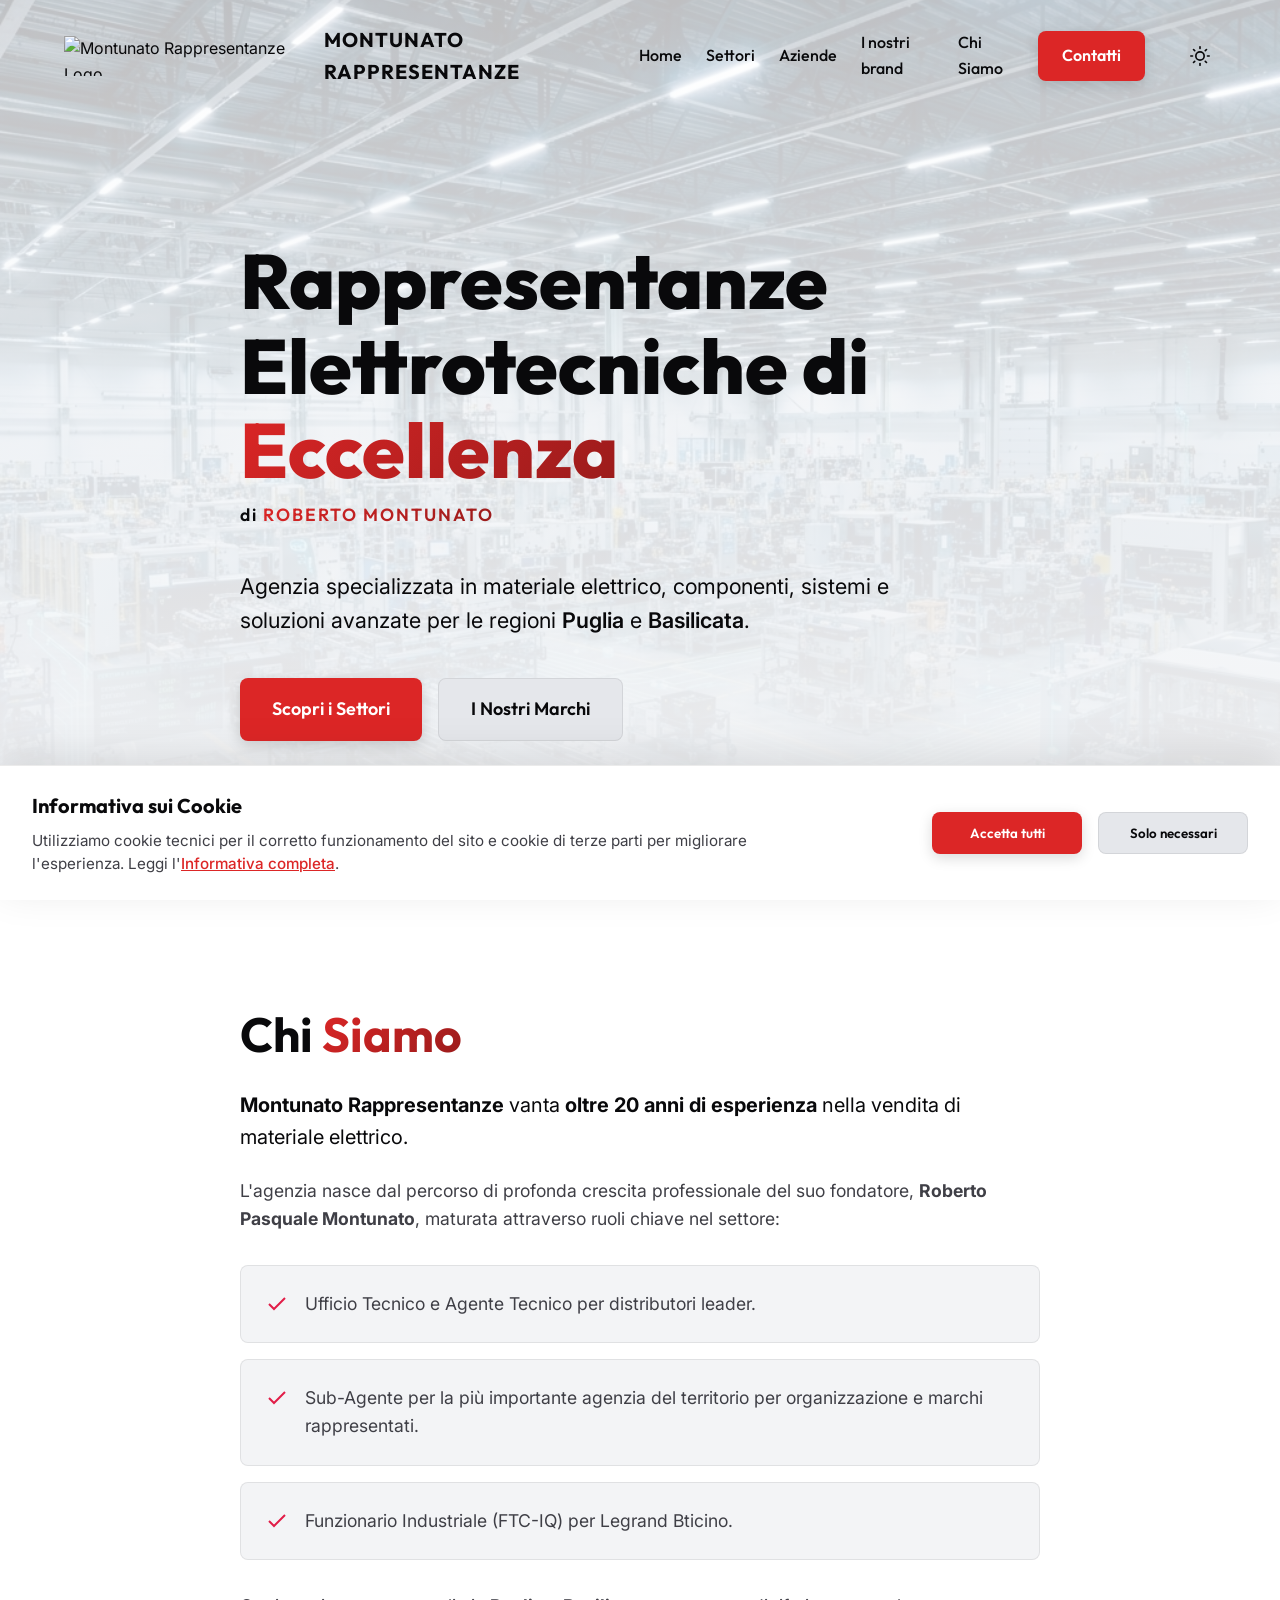
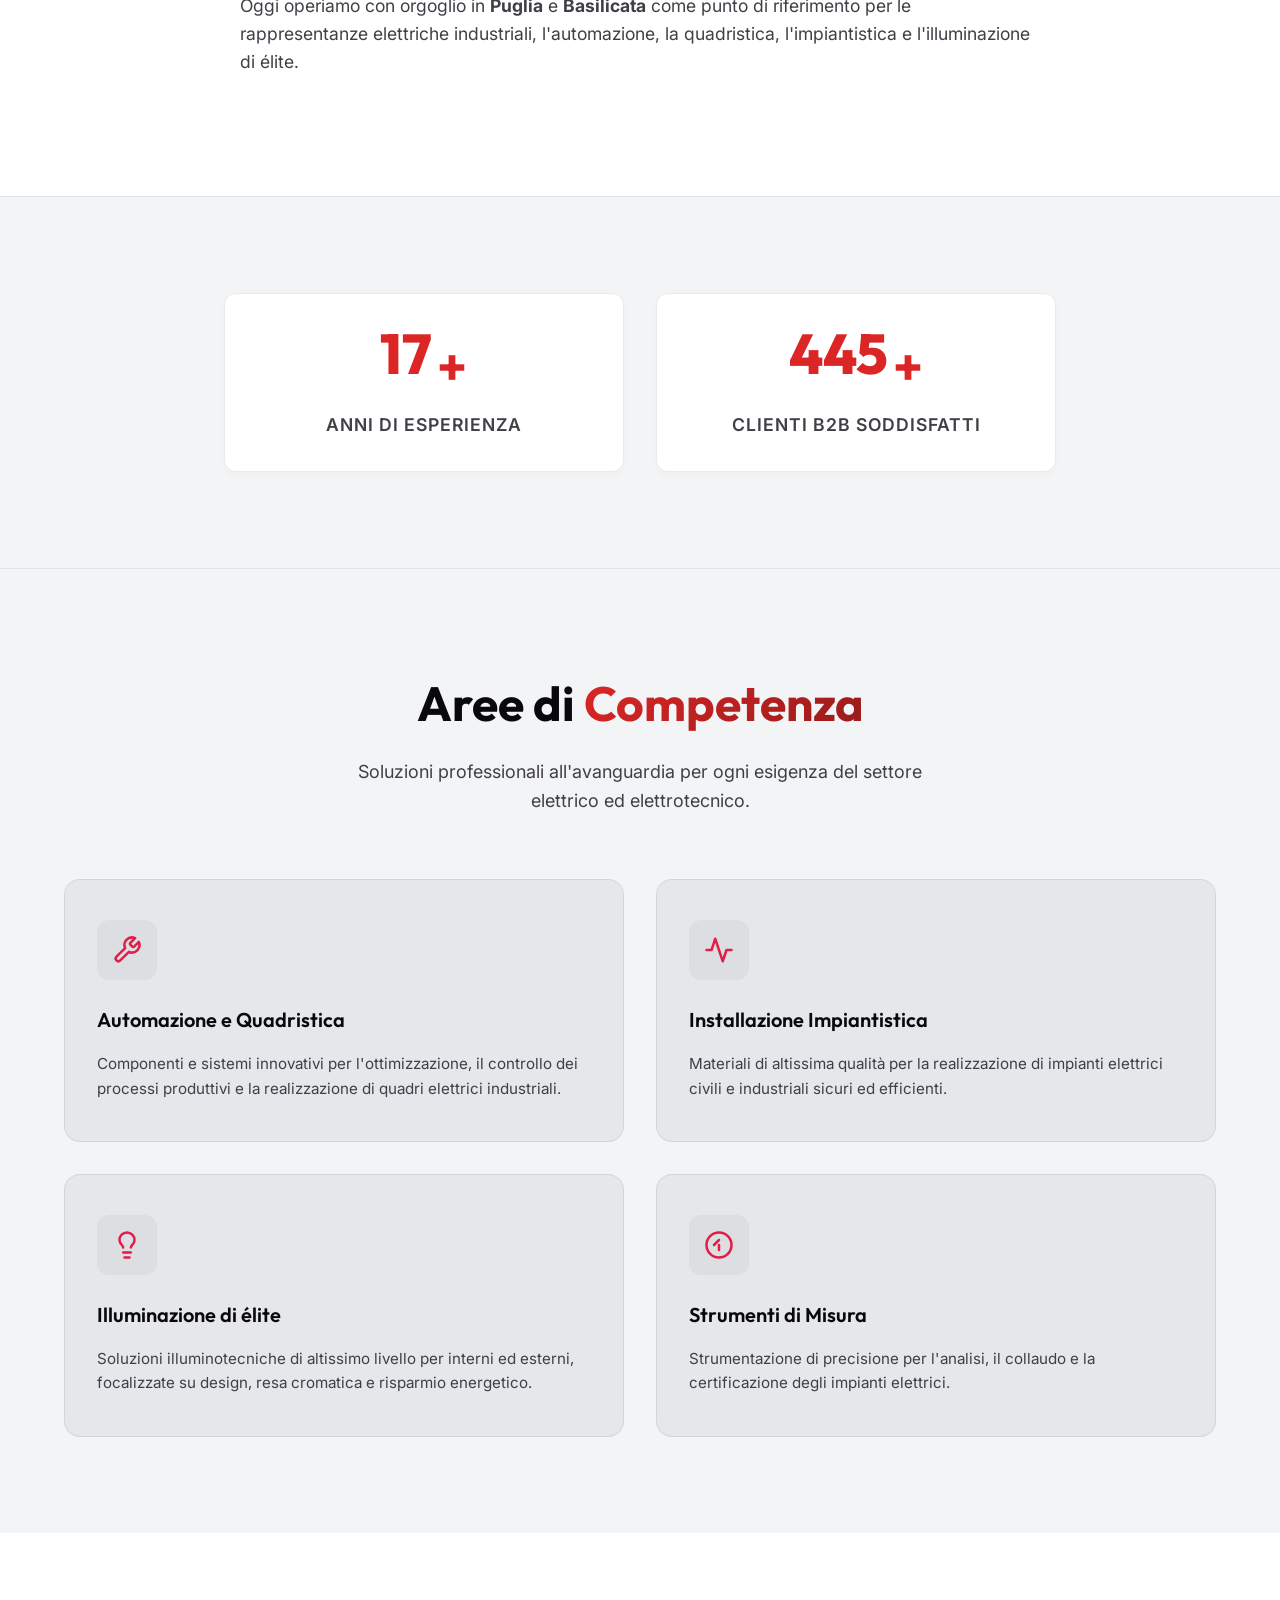
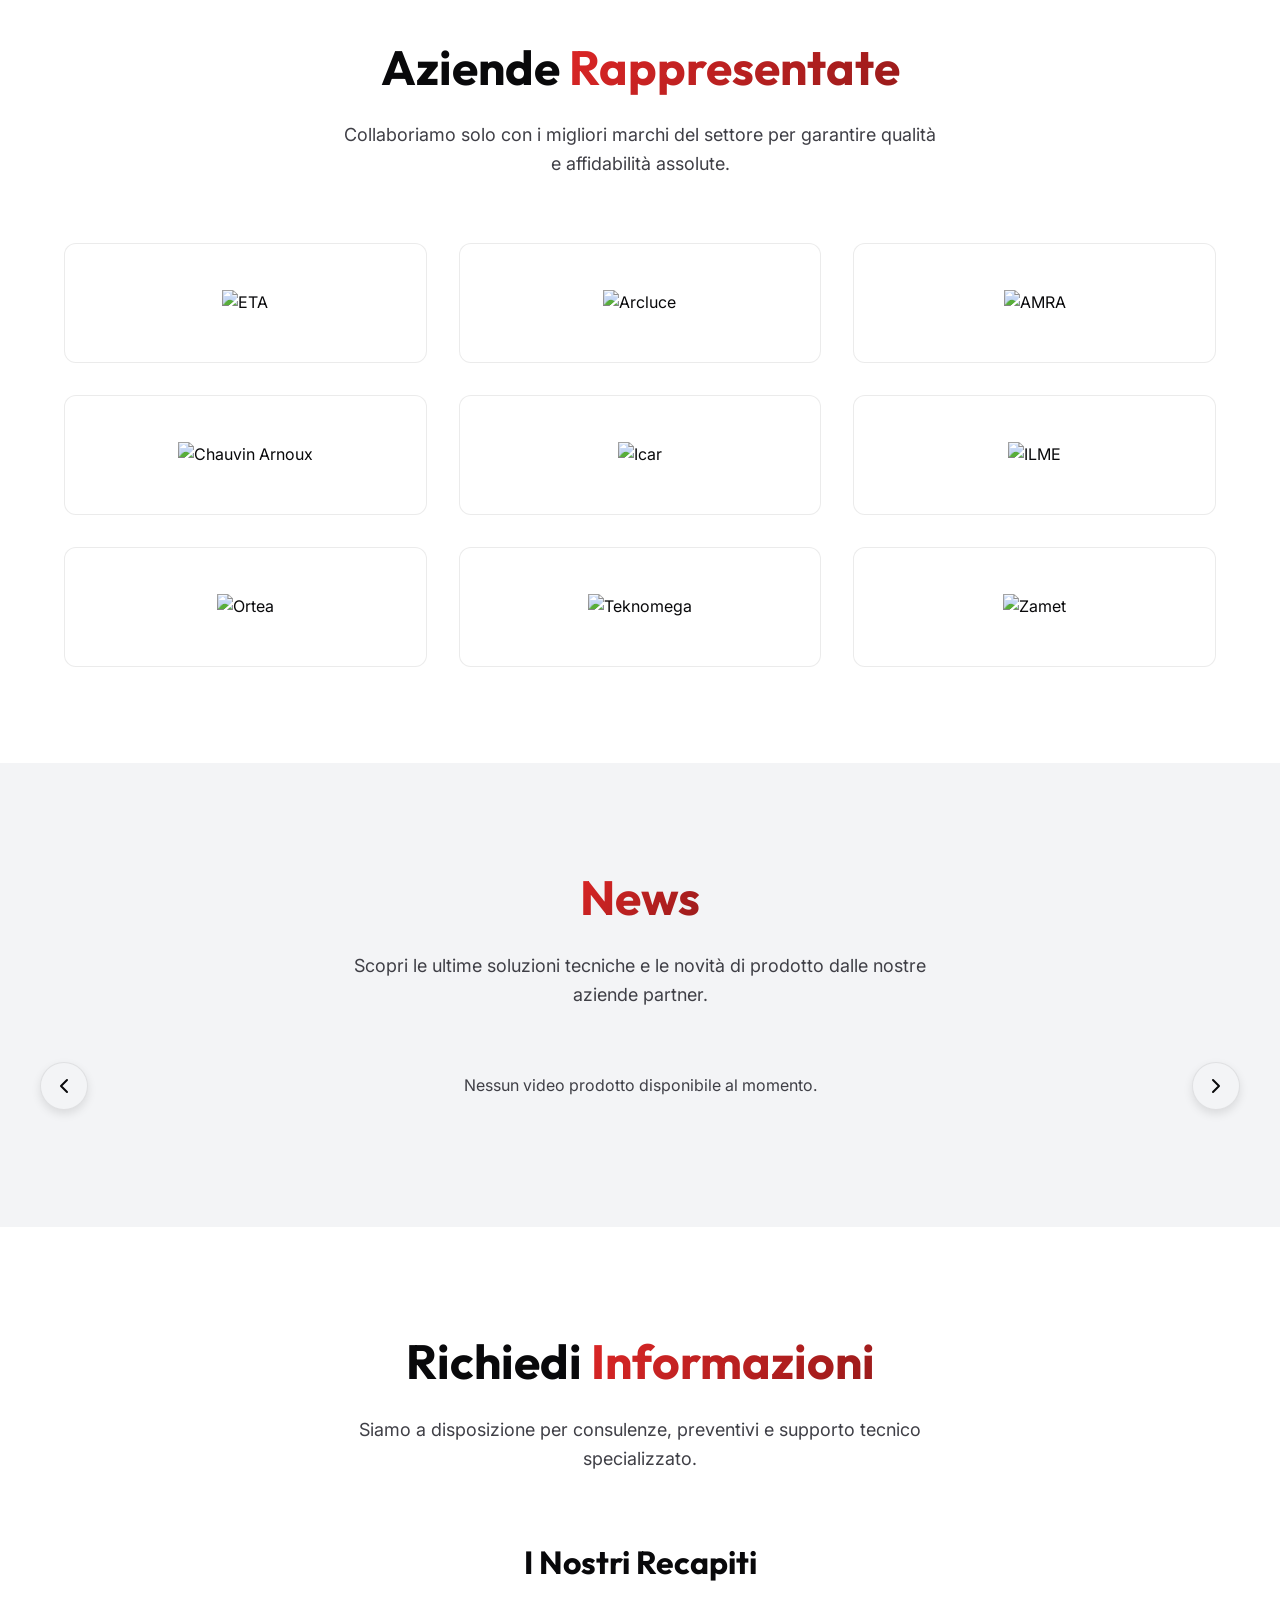
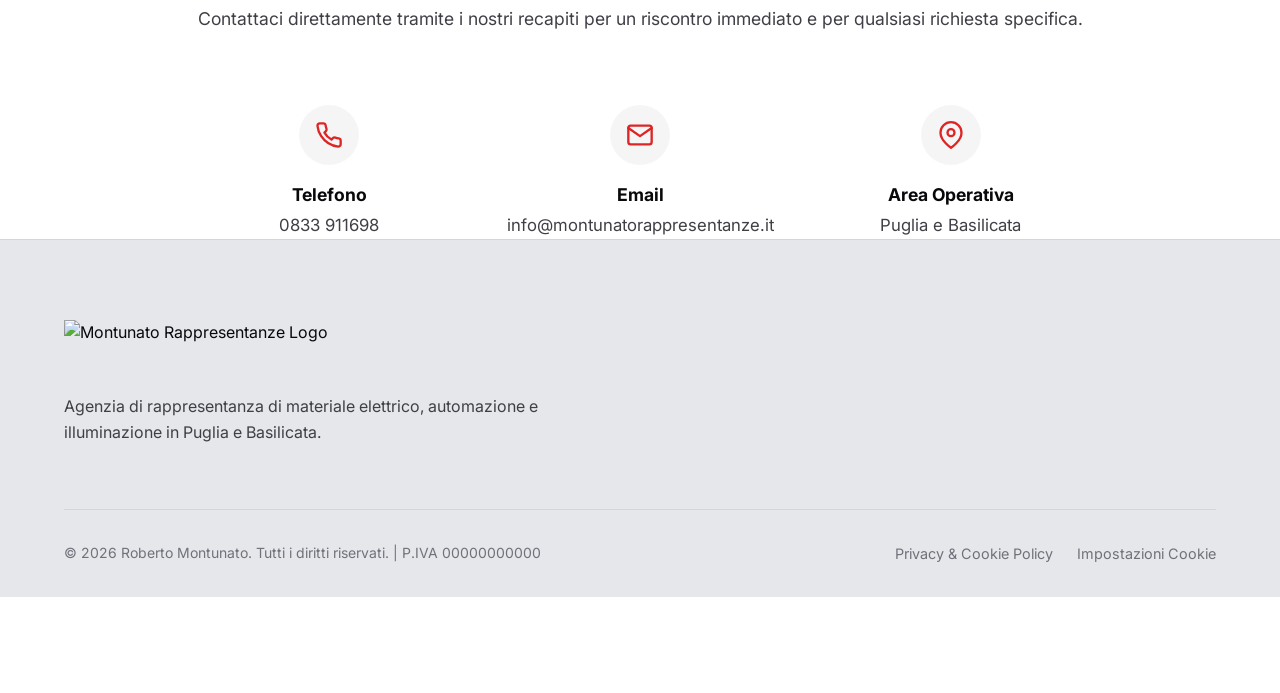
==== commit 86edbf7f: "Fix YouTube embed errors, update slider layout and add english keywords for Chauvin Arnoux. Added 6-" ====
--- a/index.html
+++ b/index.html
@@ -324,4 +324,3 @@
     <script src="script.js?v=4"></script>
 </body>
 </html>
-
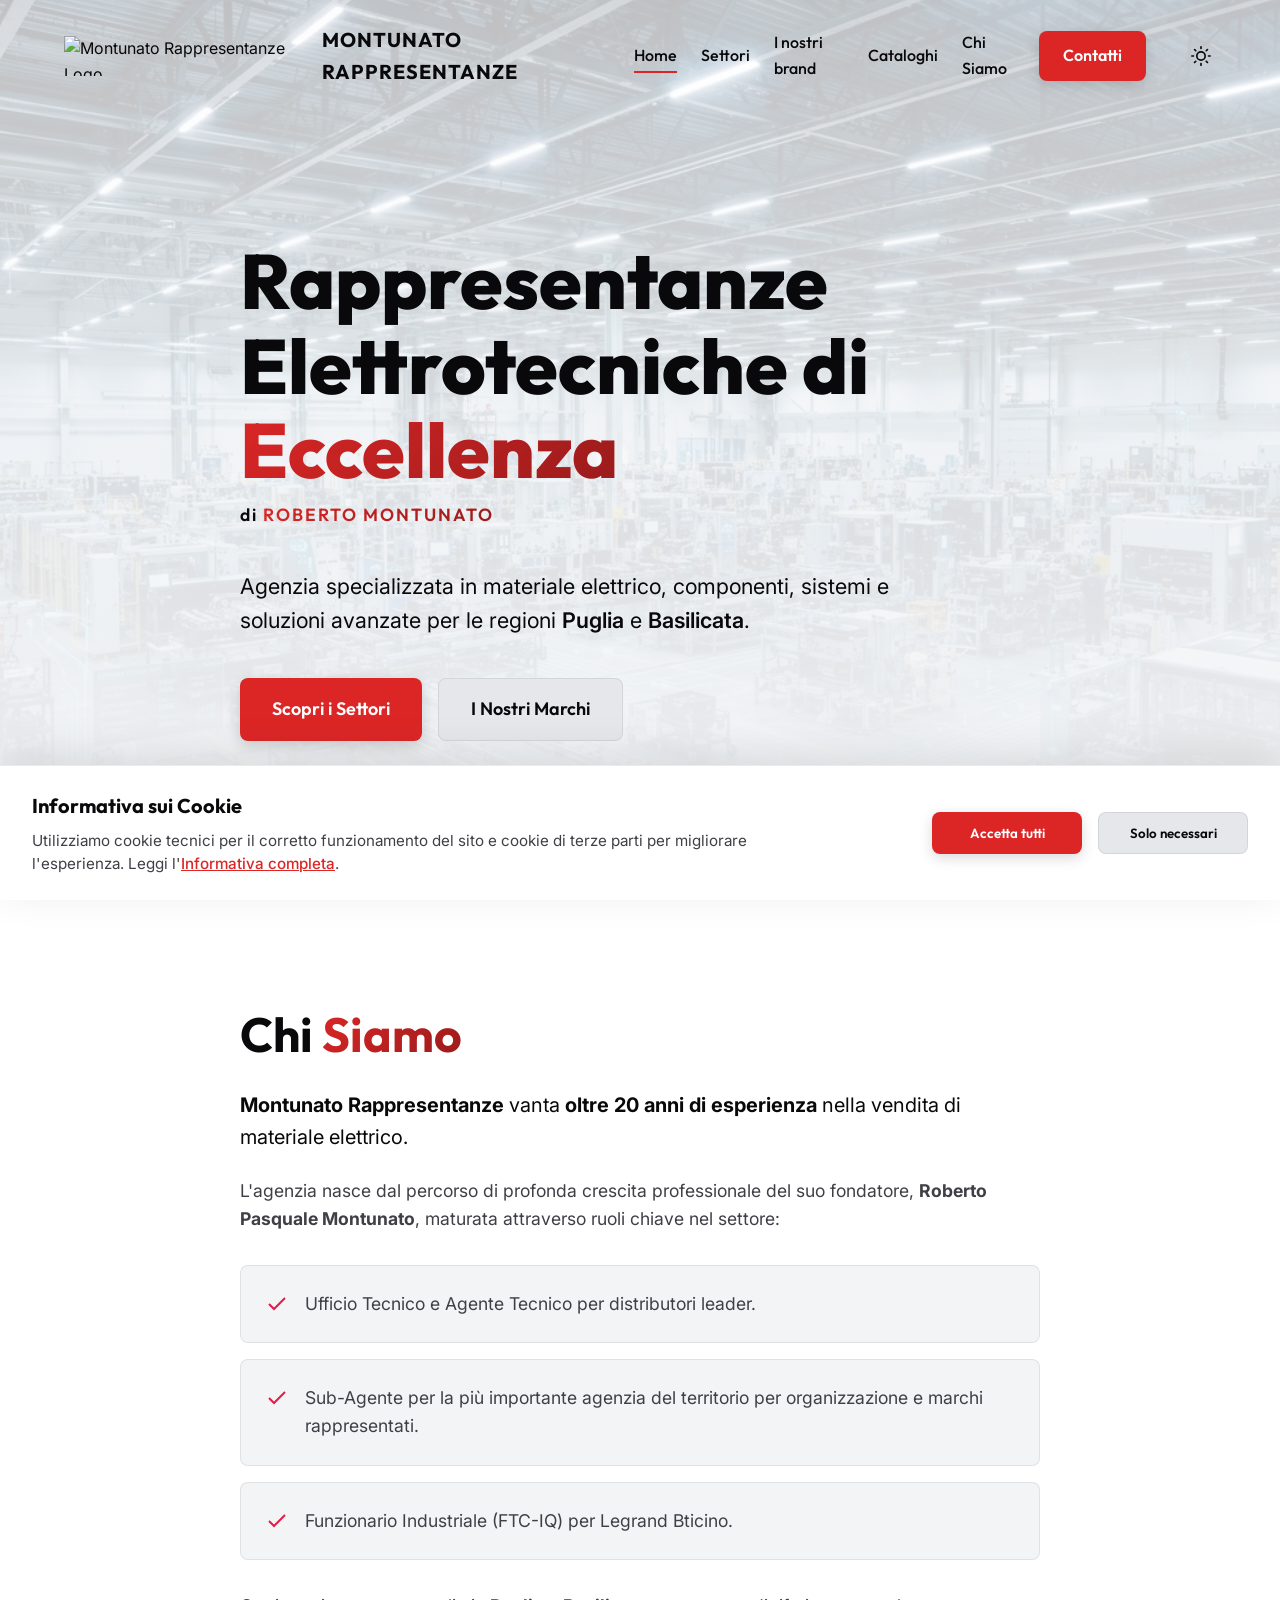
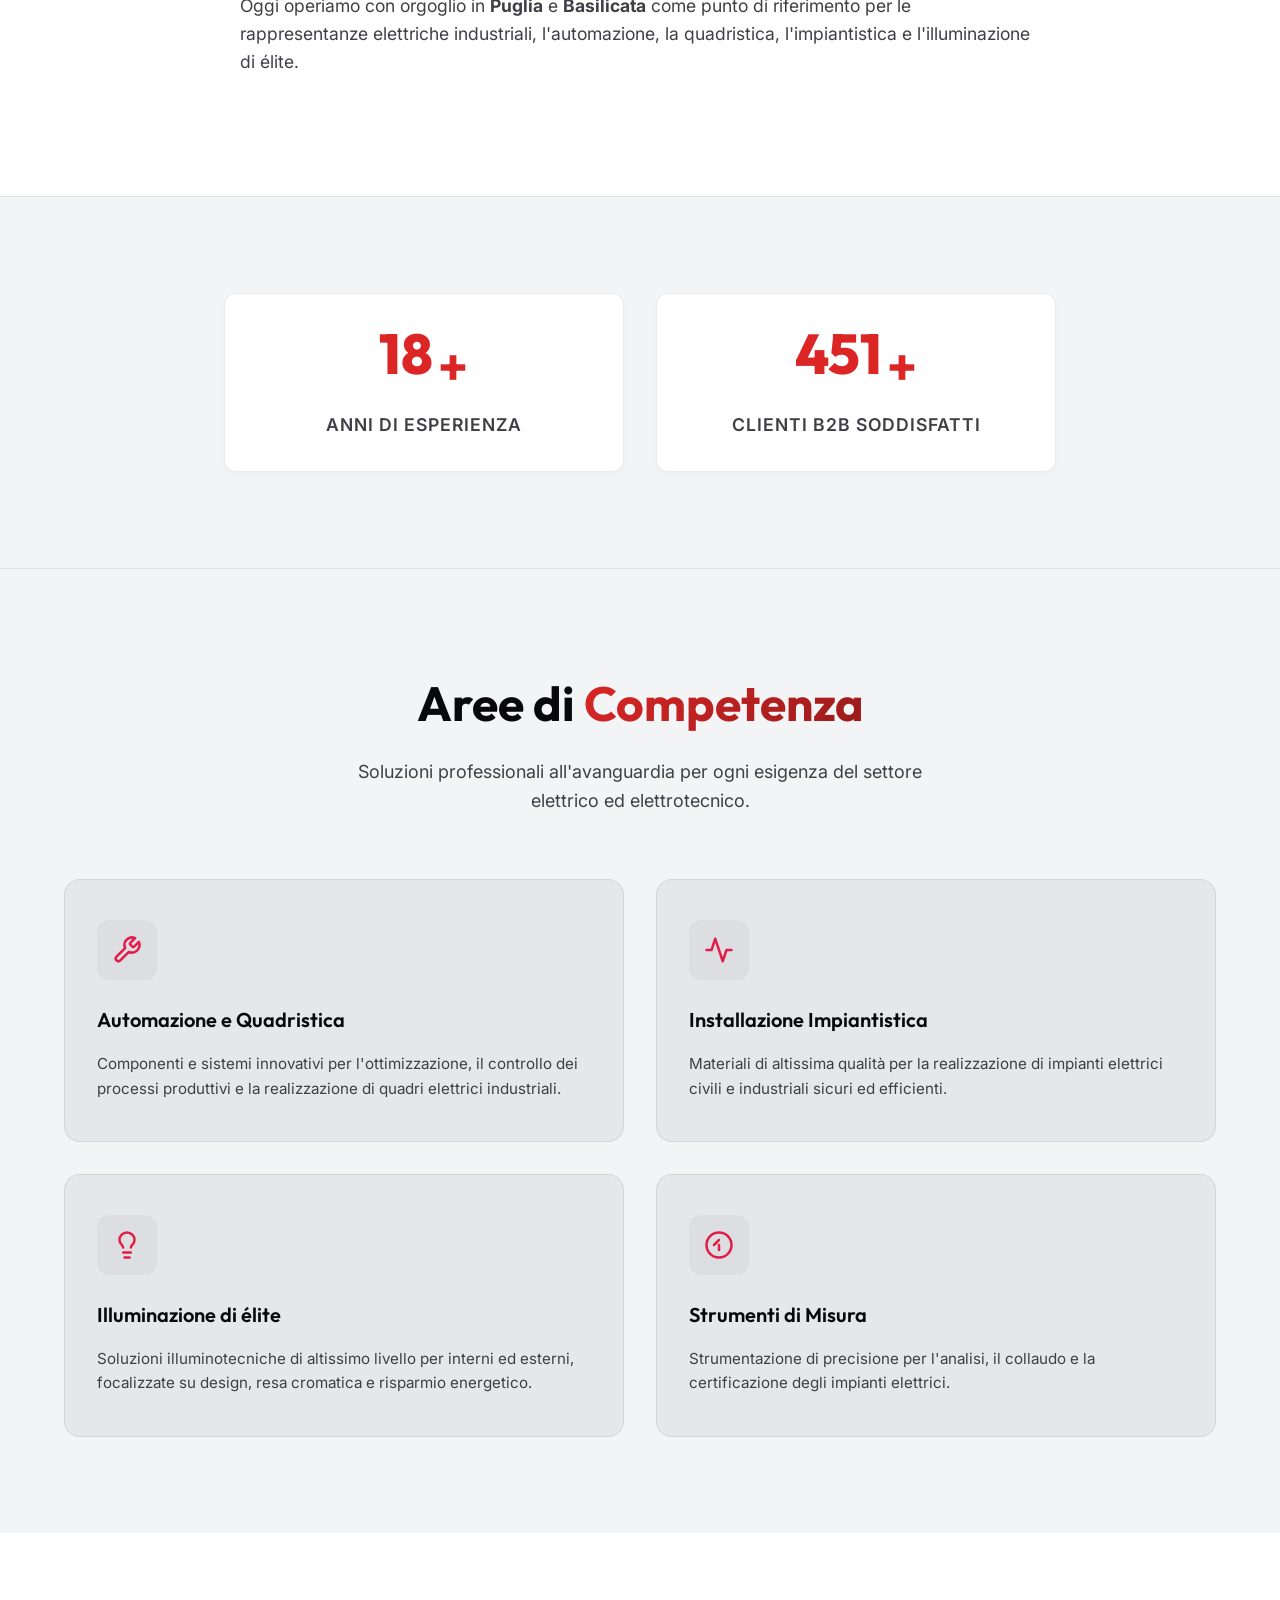
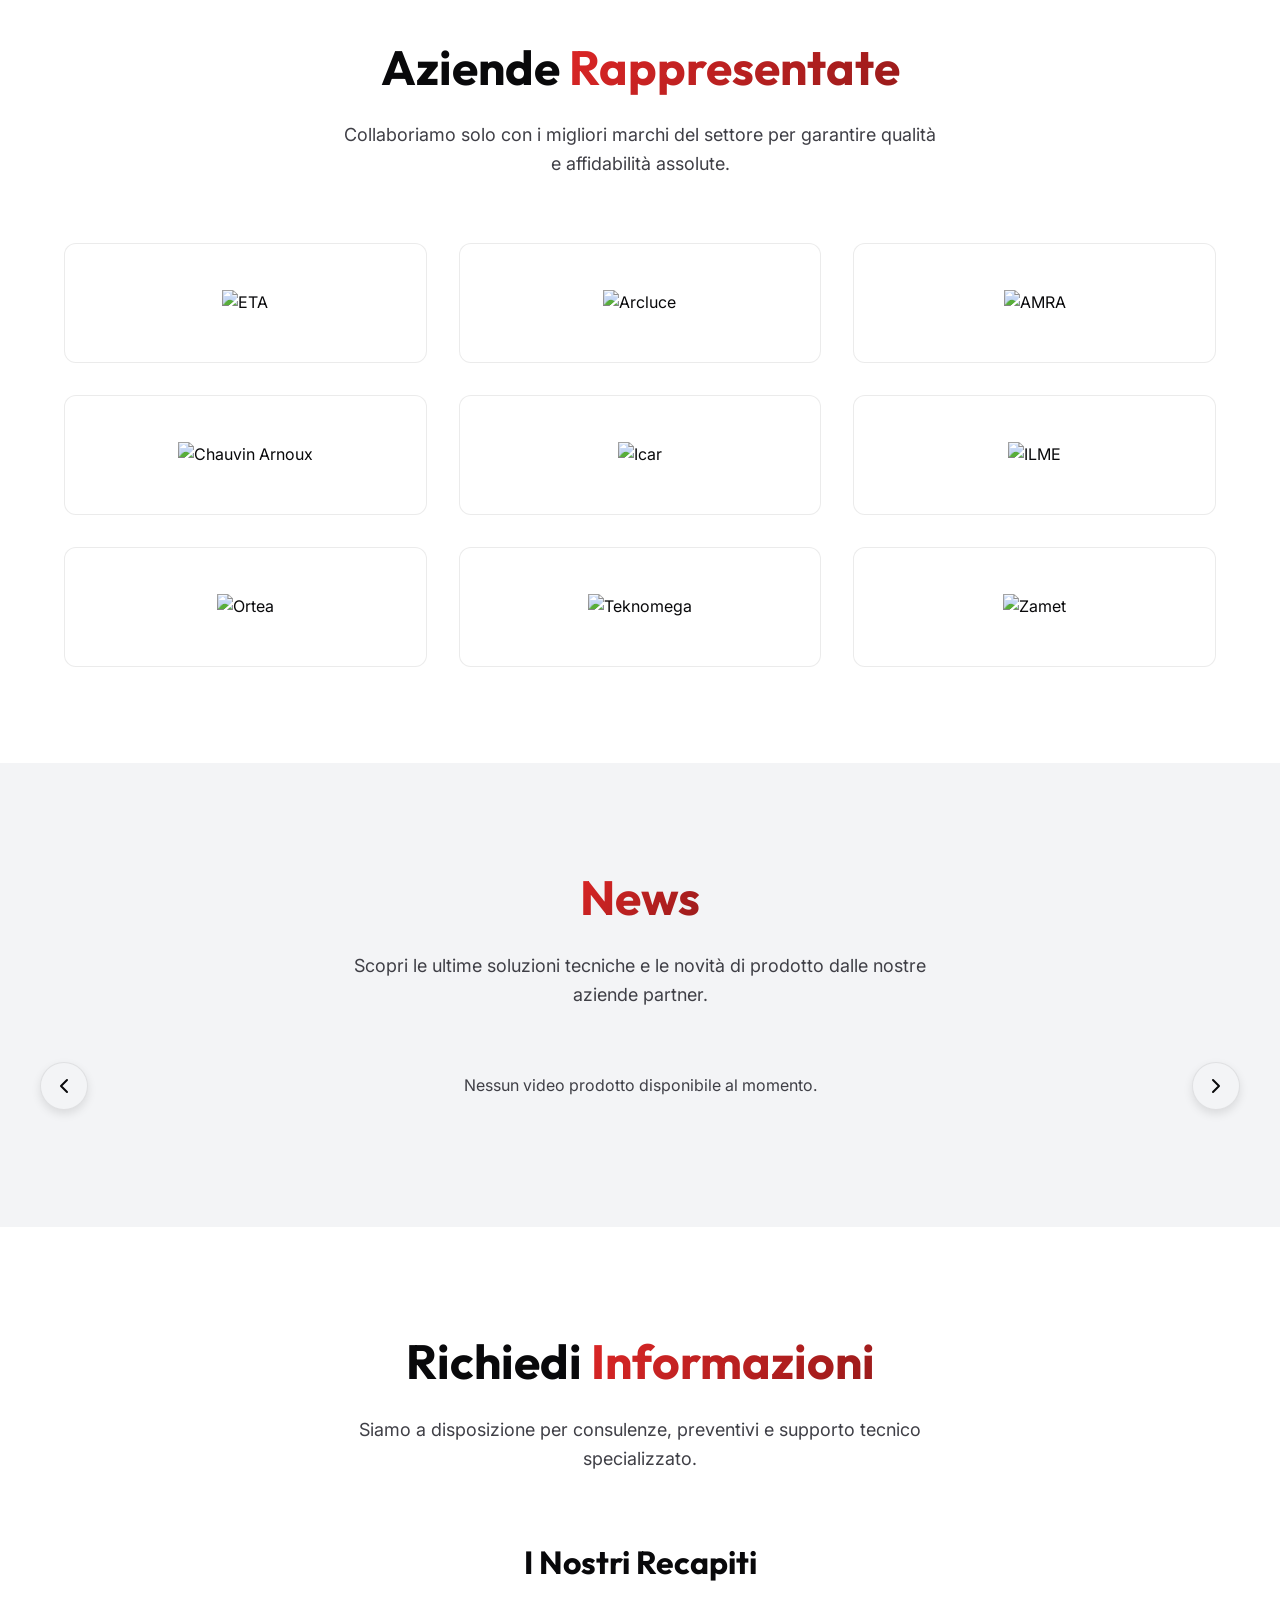
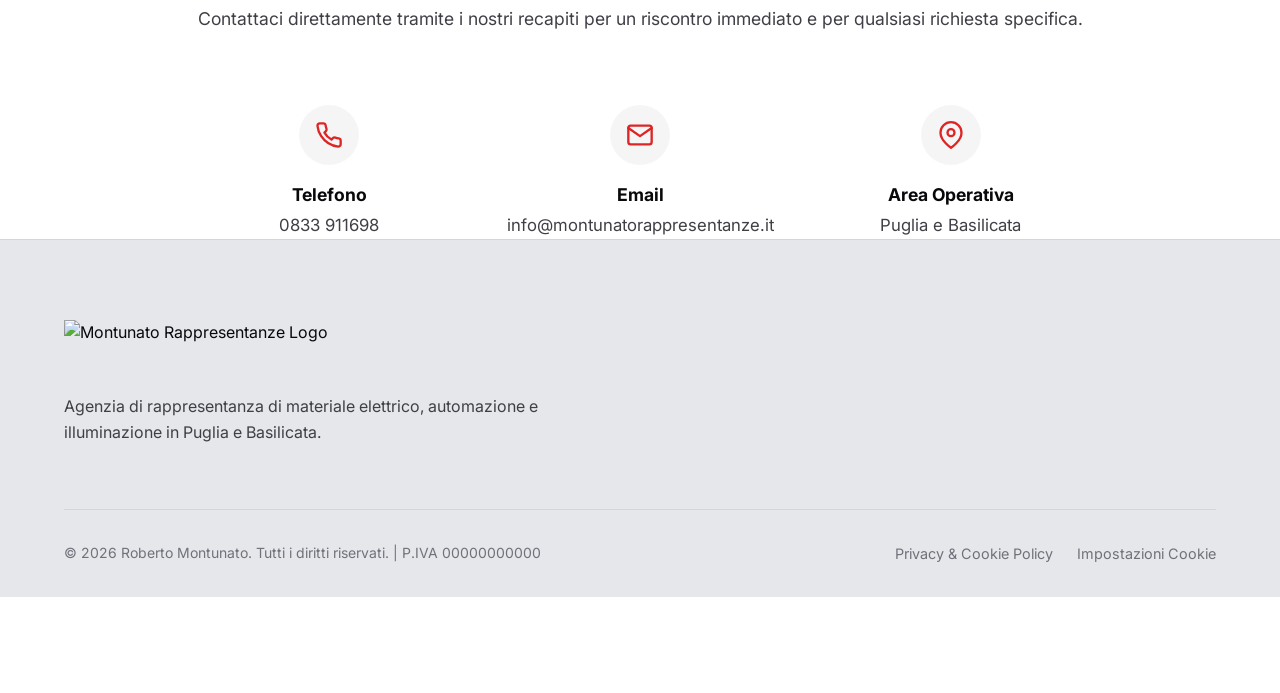
==== commit 755ceed2: "Rename navbar items: Aziende -> I nostri brand, I nostri brand -> Cataloghi" ====
--- a/index.html
+++ b/index.html
@@ -35,8 +35,8 @@
             <nav class="nav-links">
                 <a href="#home">Home</a>
                 <a href="#settori">Settori</a>
-                <a href="#marchi">Aziende</a>
-                <a href="brands.html">I nostri brand</a>
+                <a href="#marchi">I nostri brand</a>
+                <a href="brands.html">Cataloghi</a>
                 <a href="#chi-siamo">Chi Siamo</a>
                 <a href="#contatti" class="btn-primary">Contatti</a>
                 <button class="theme-toggle" id="theme-toggle" aria-label="Cambia tema chiaro/scuro">
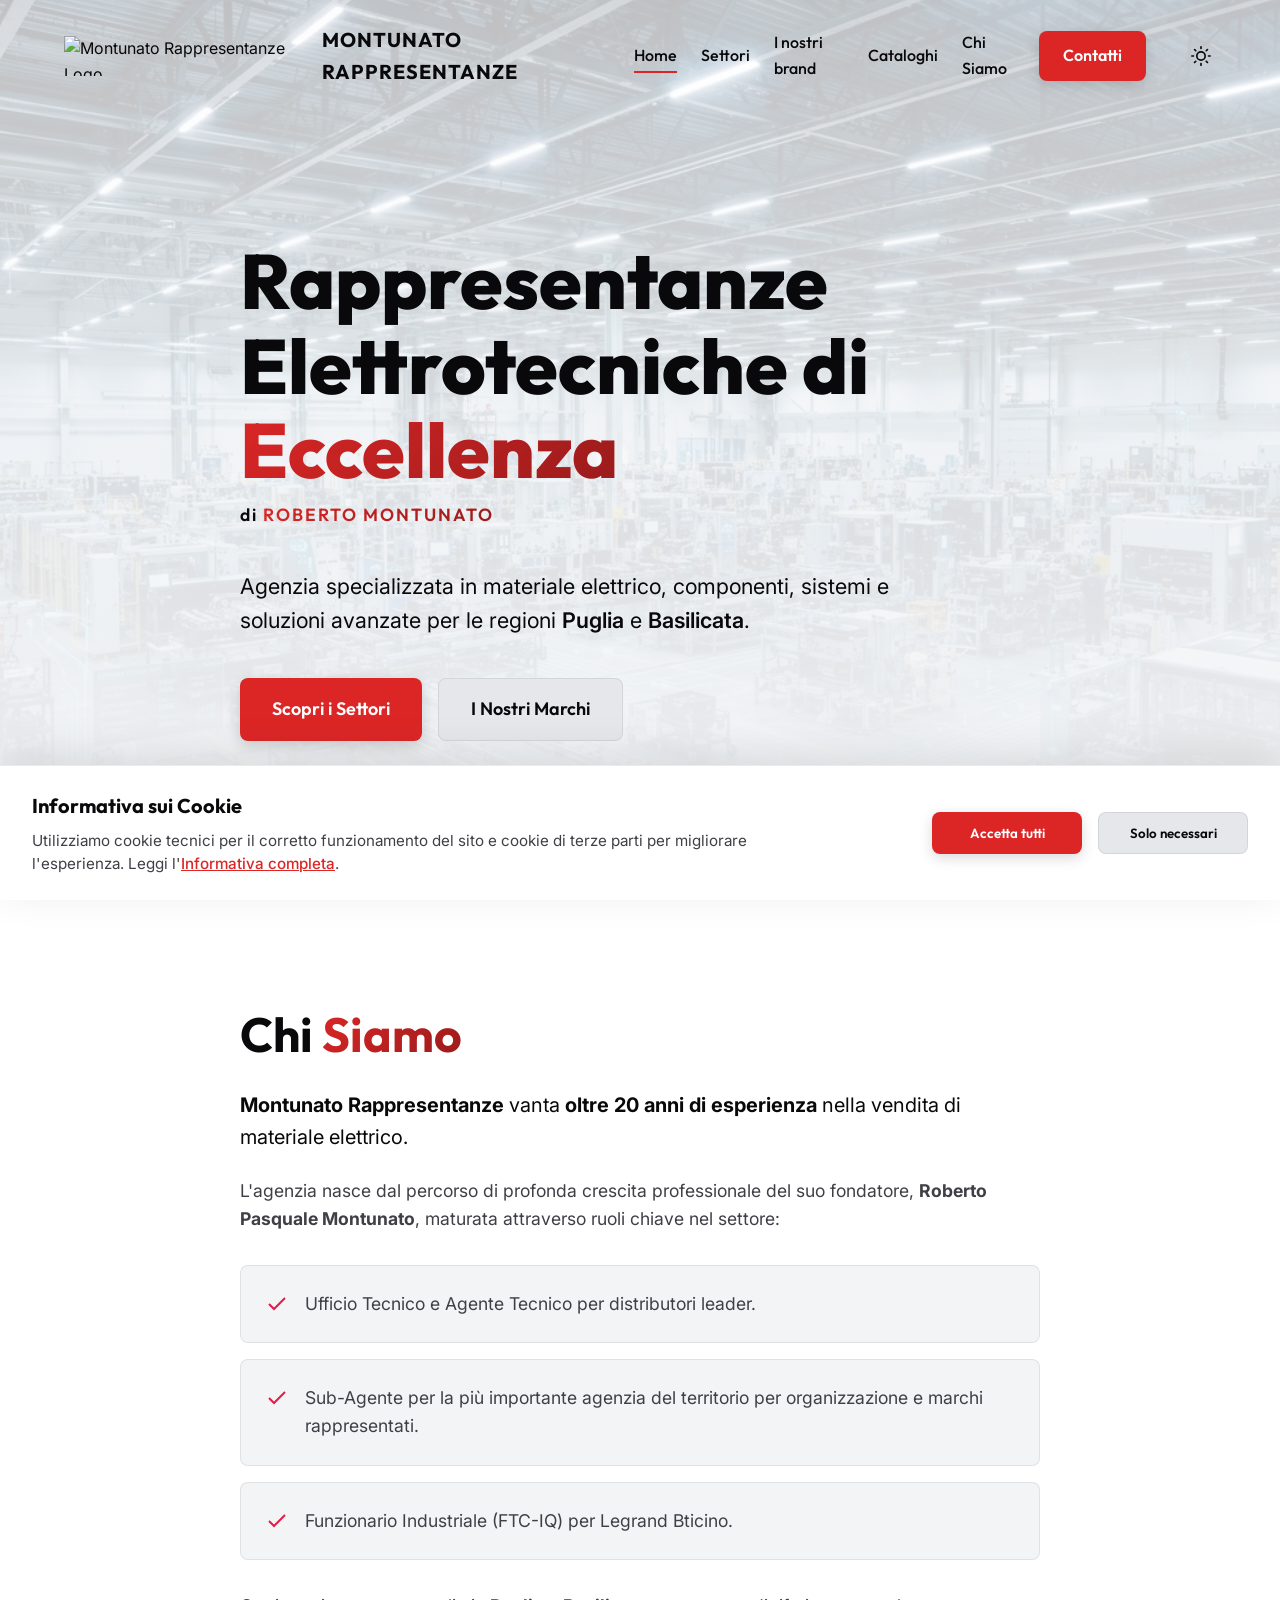
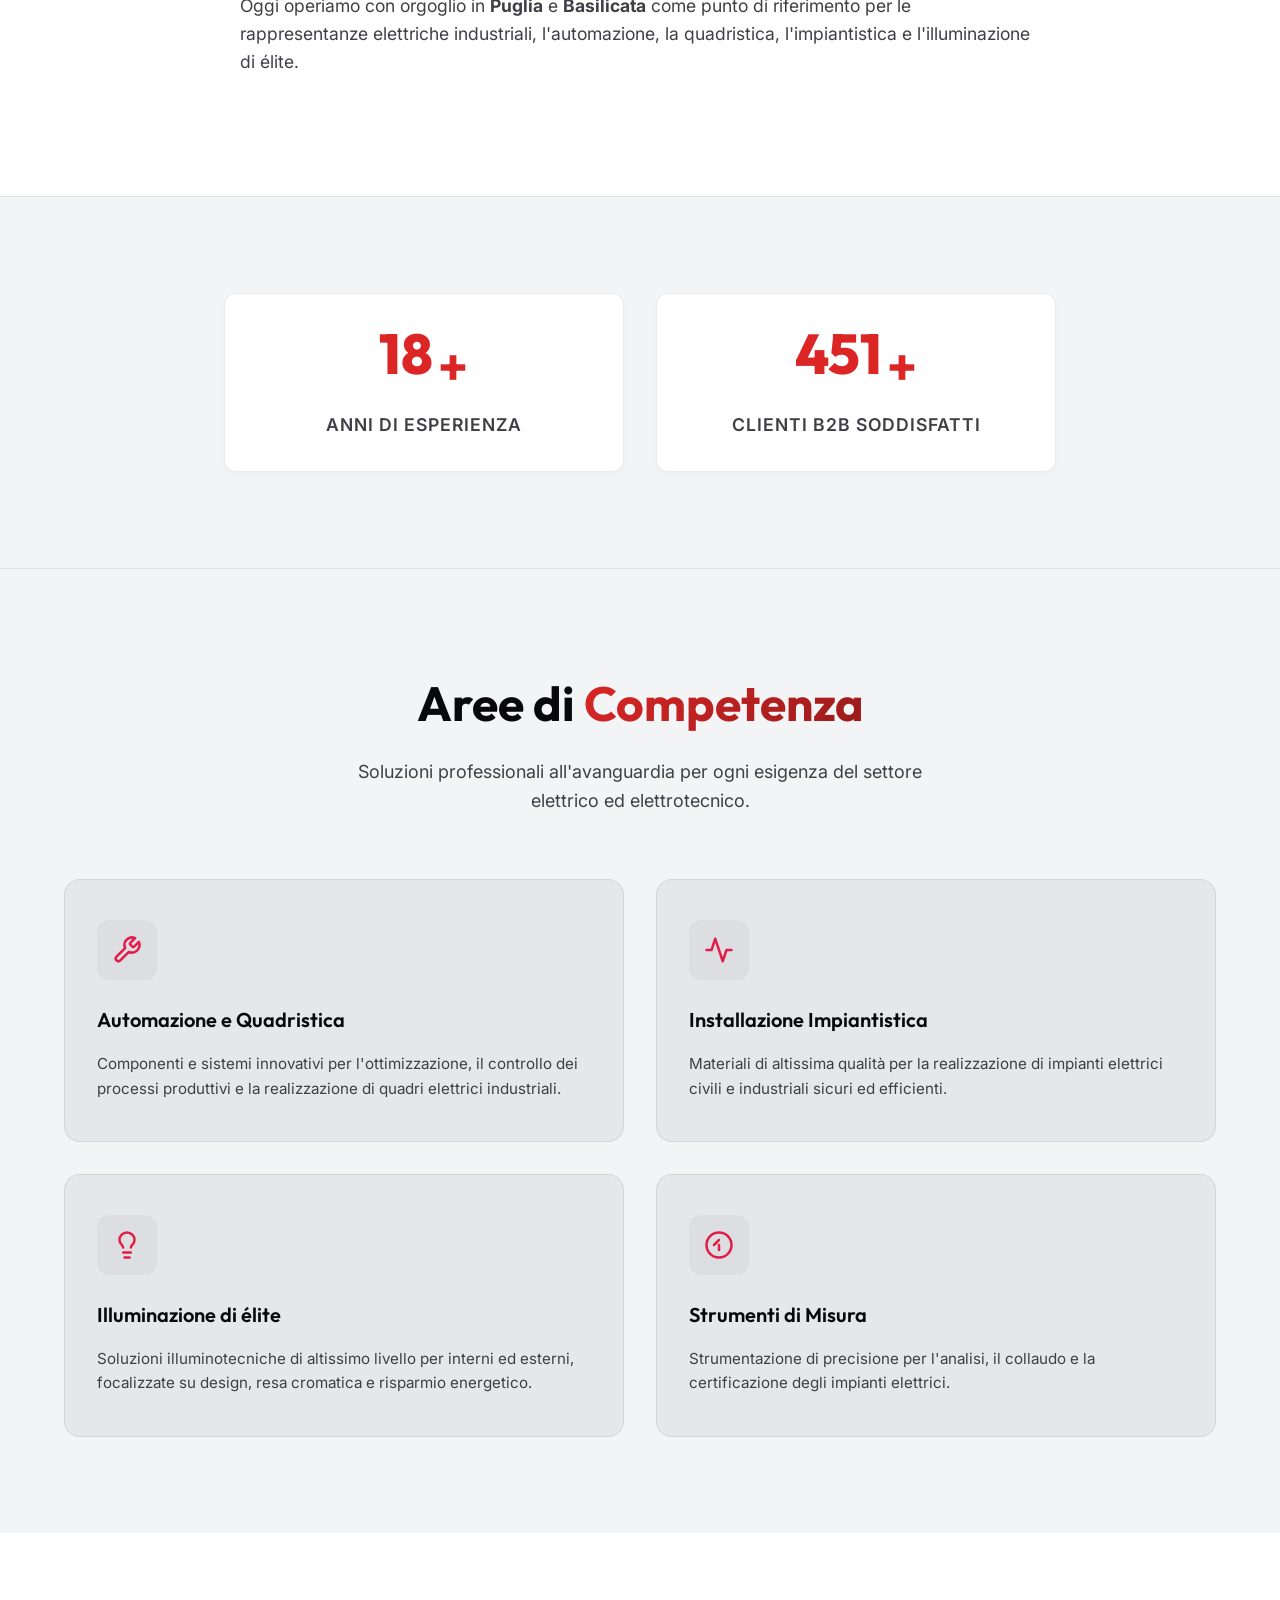
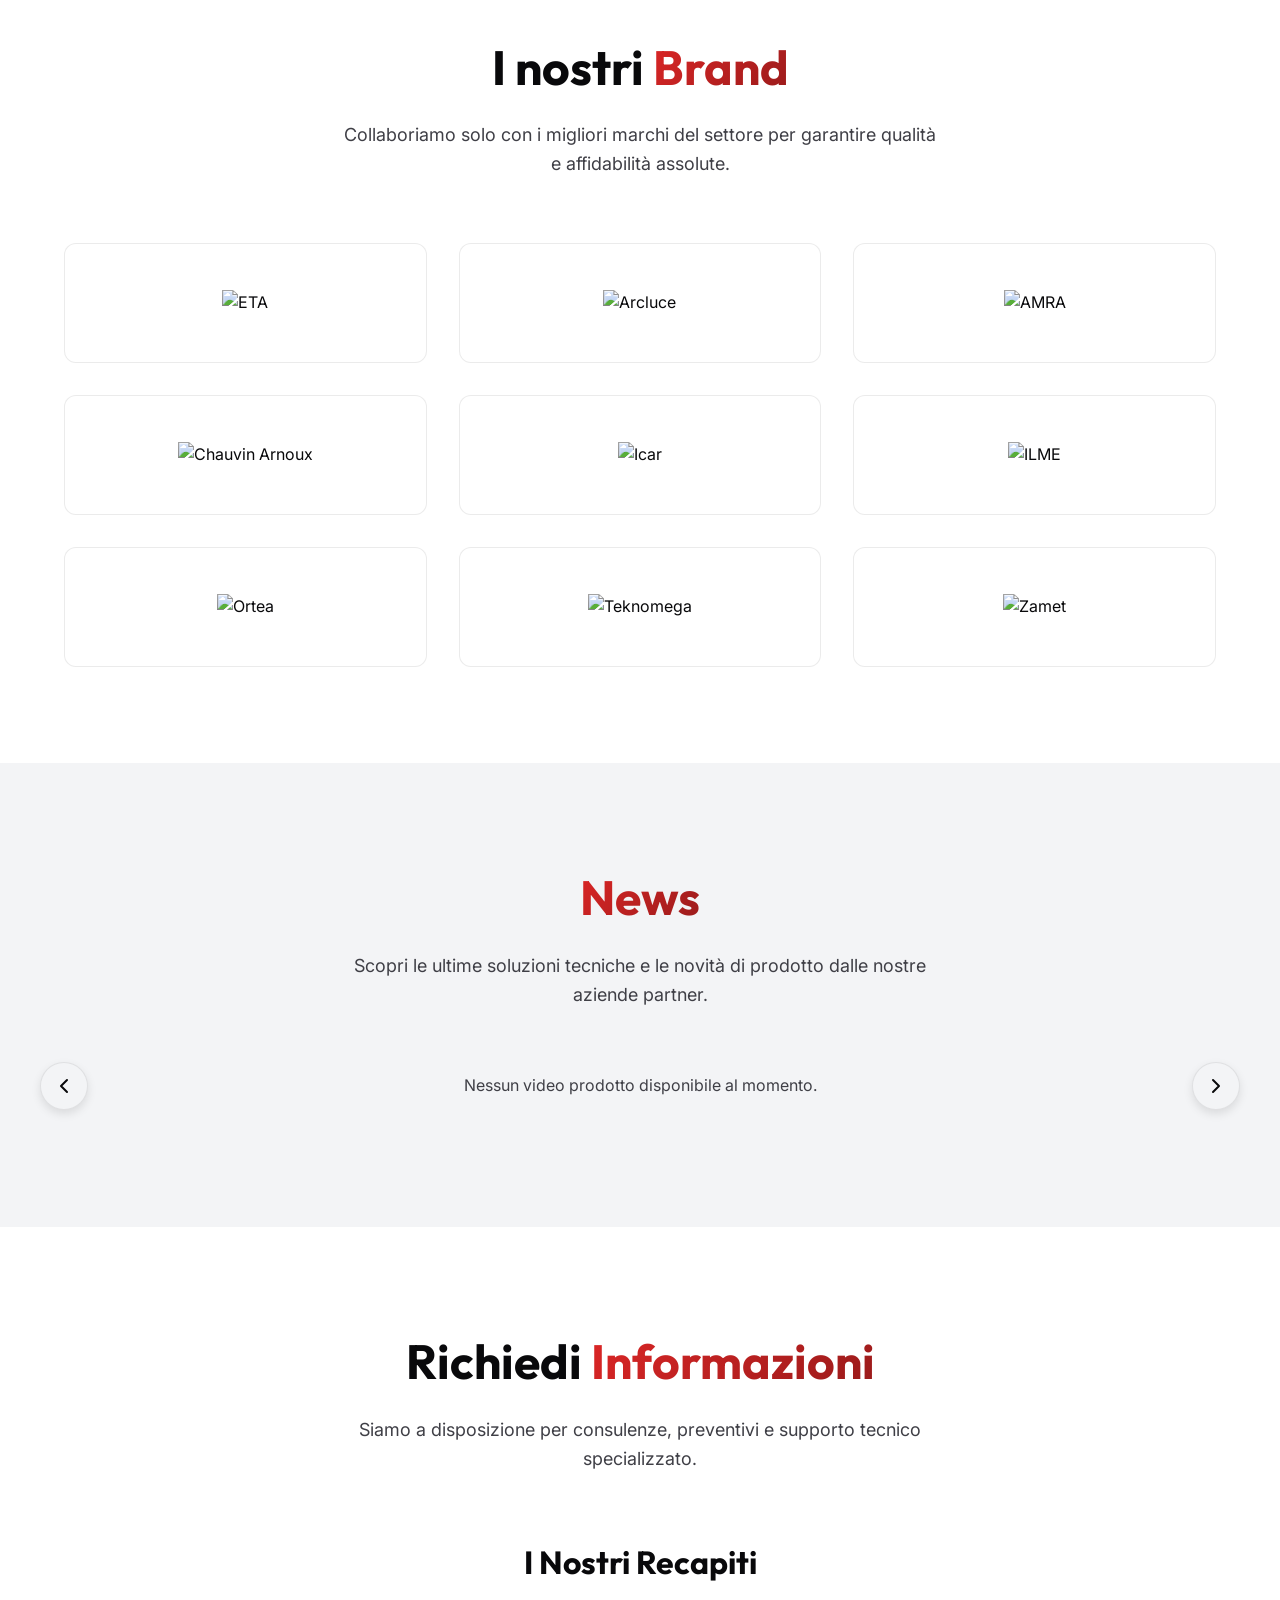
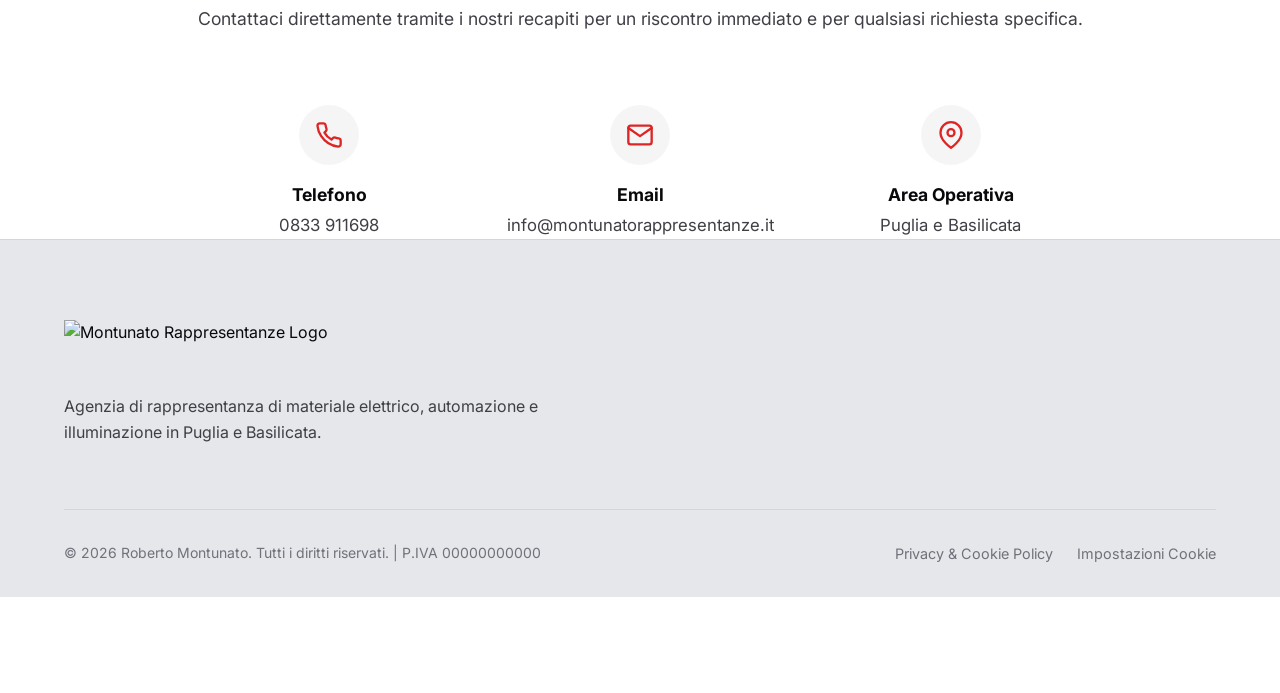
==== commit 0affce96: "Rename titles in index.html and brands.html" ====
--- a/index.html
+++ b/index.html
@@ -161,7 +161,7 @@
     <section id="marchi" class="brands section-padding bg-alt">
         <div class="container">
             <div class="section-header">
-                <h2 class="section-title">Aziende <span class="text-gradient">Rappresentate</span></h2>
+                <h2 class="section-title">I nostri <span class="text-gradient">Brand</span></h2>
                 <p class="section-description">Collaboriamo solo con i migliori marchi del settore per garantire qualità e affidabilità assolute.</p>
             </div>
             <div class="brands-grid">
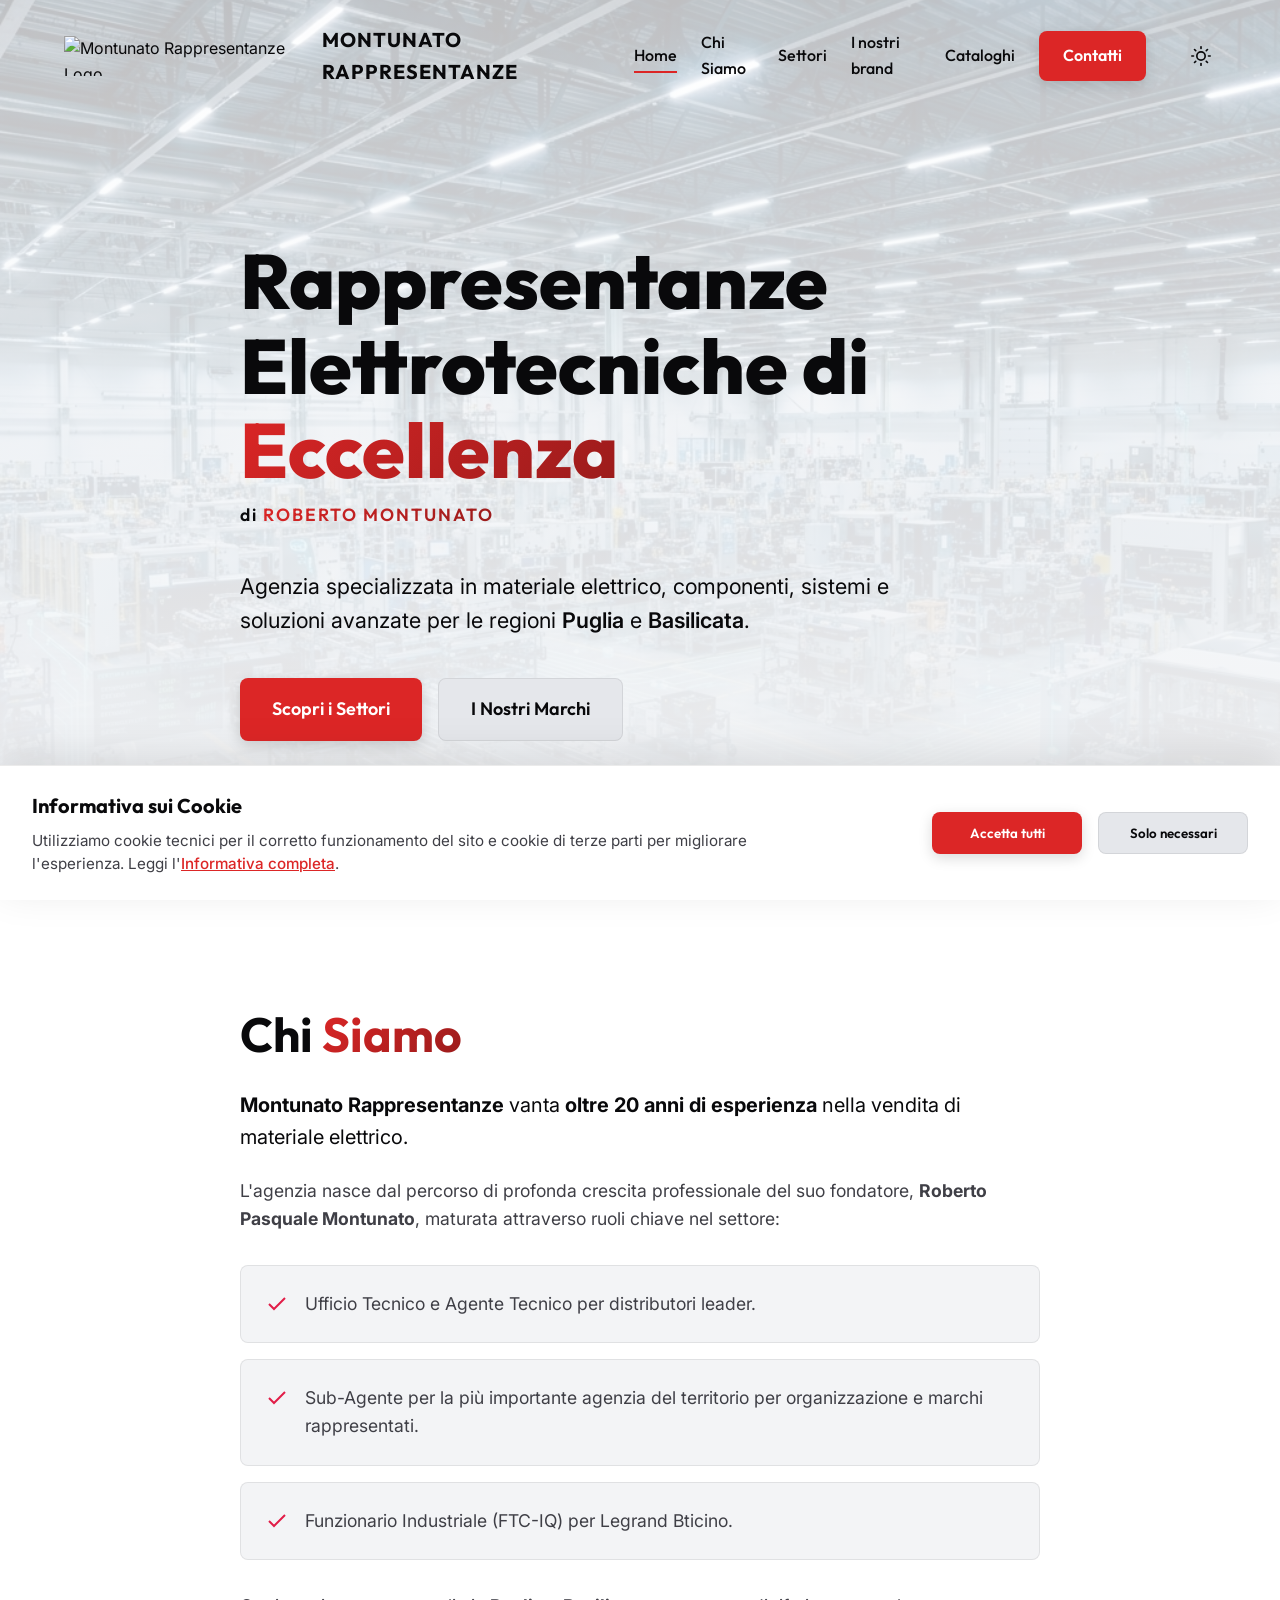
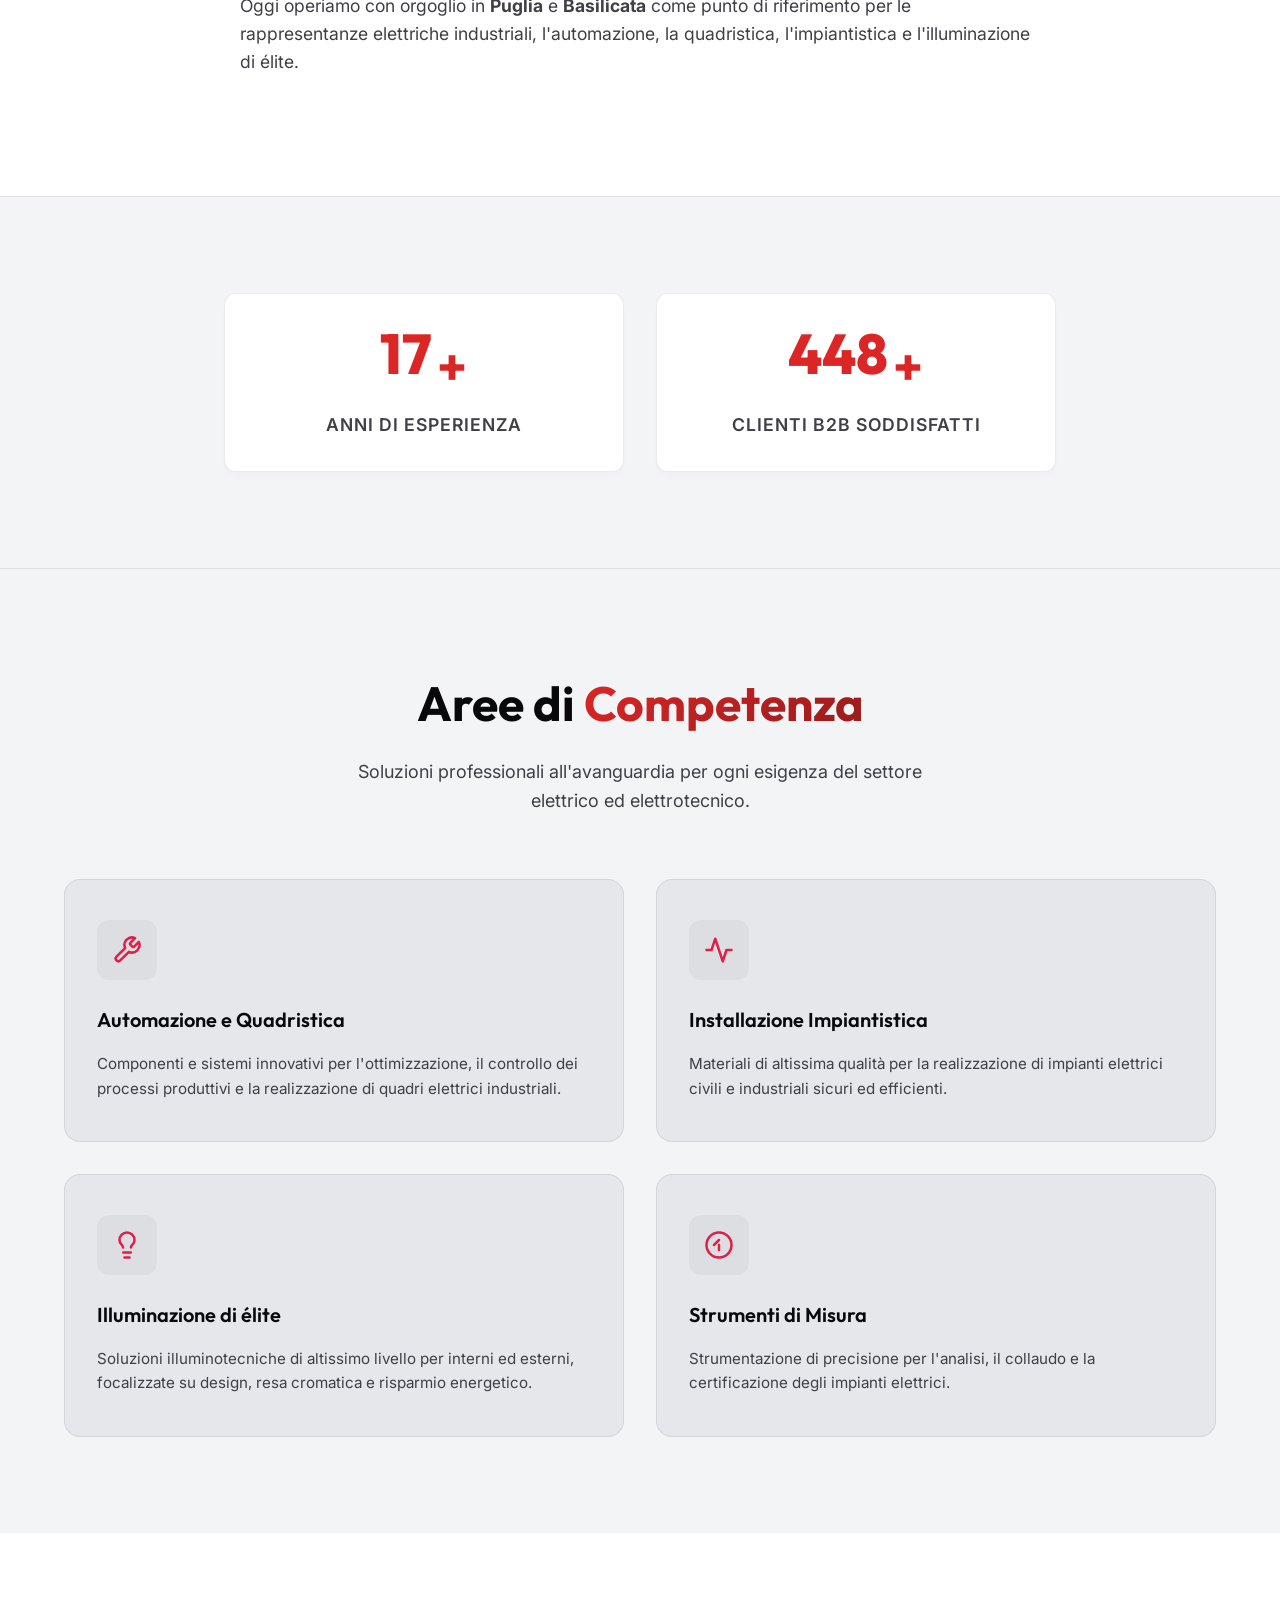
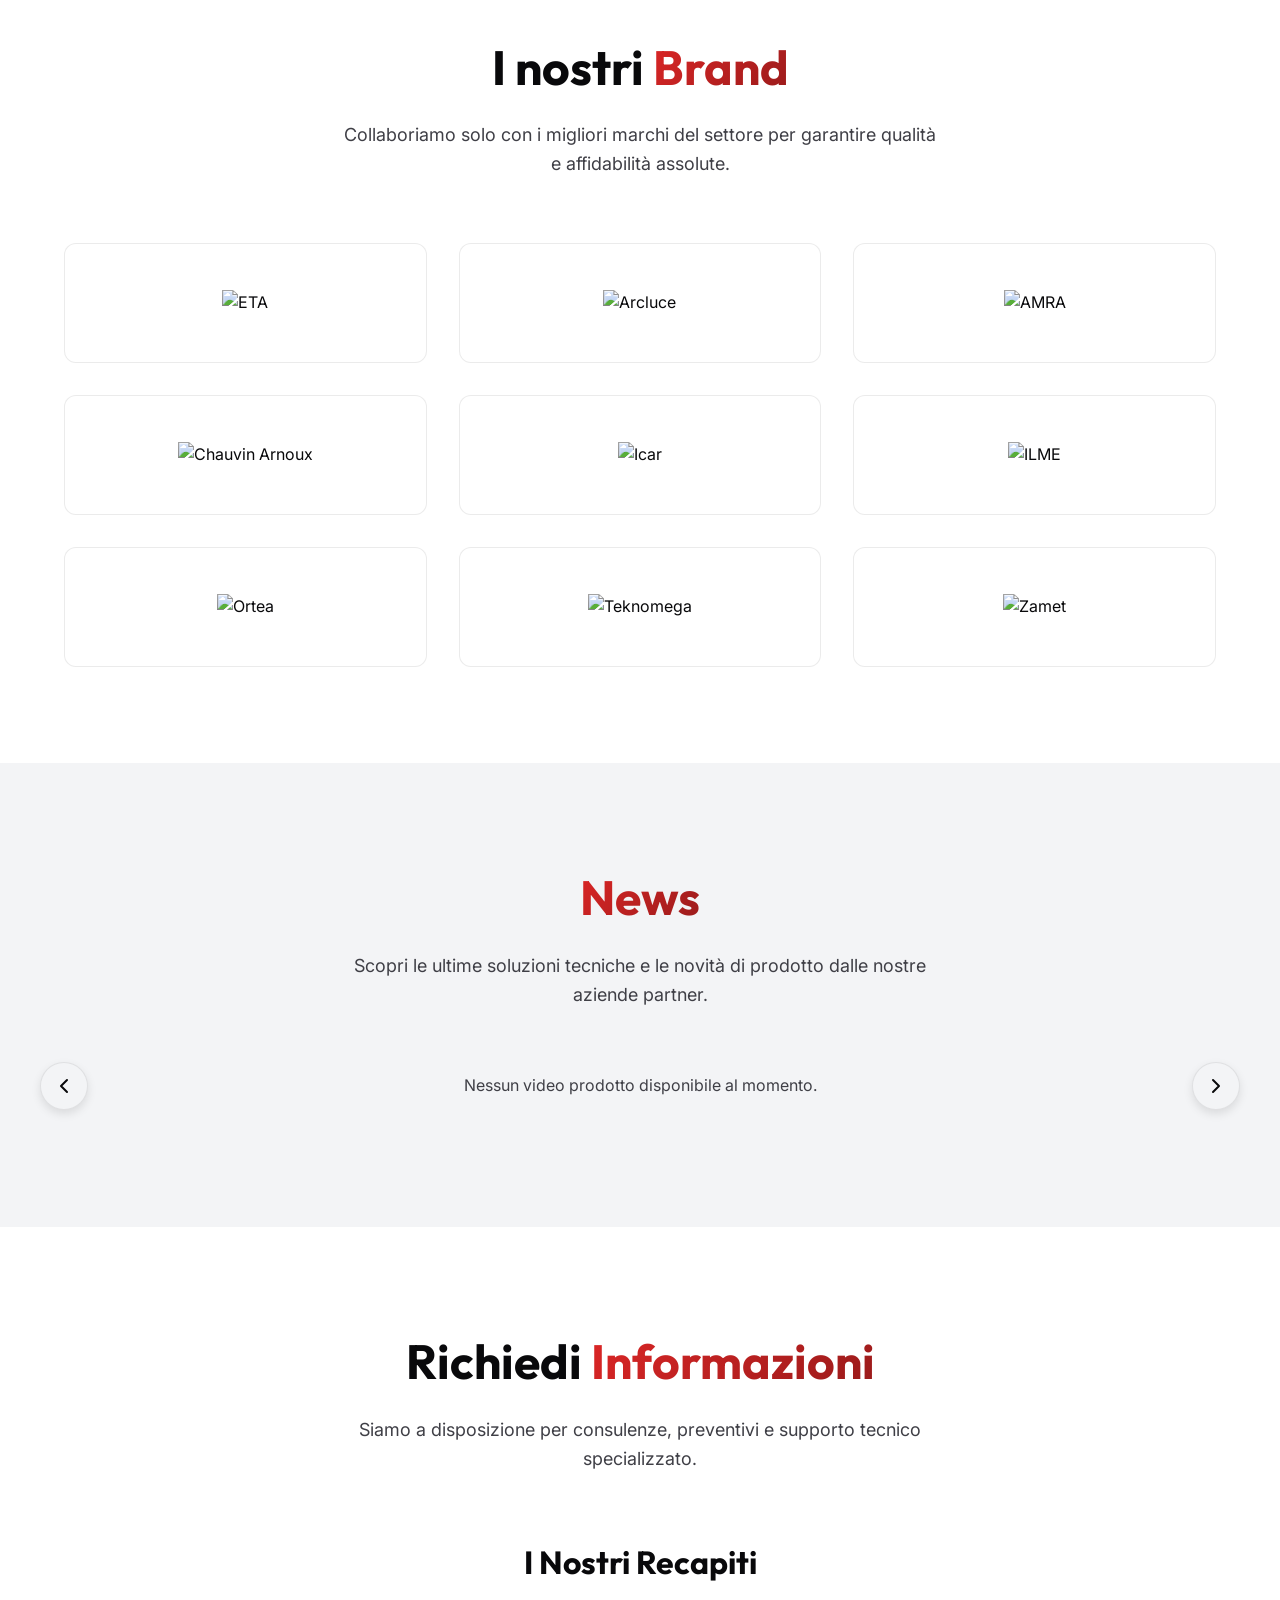
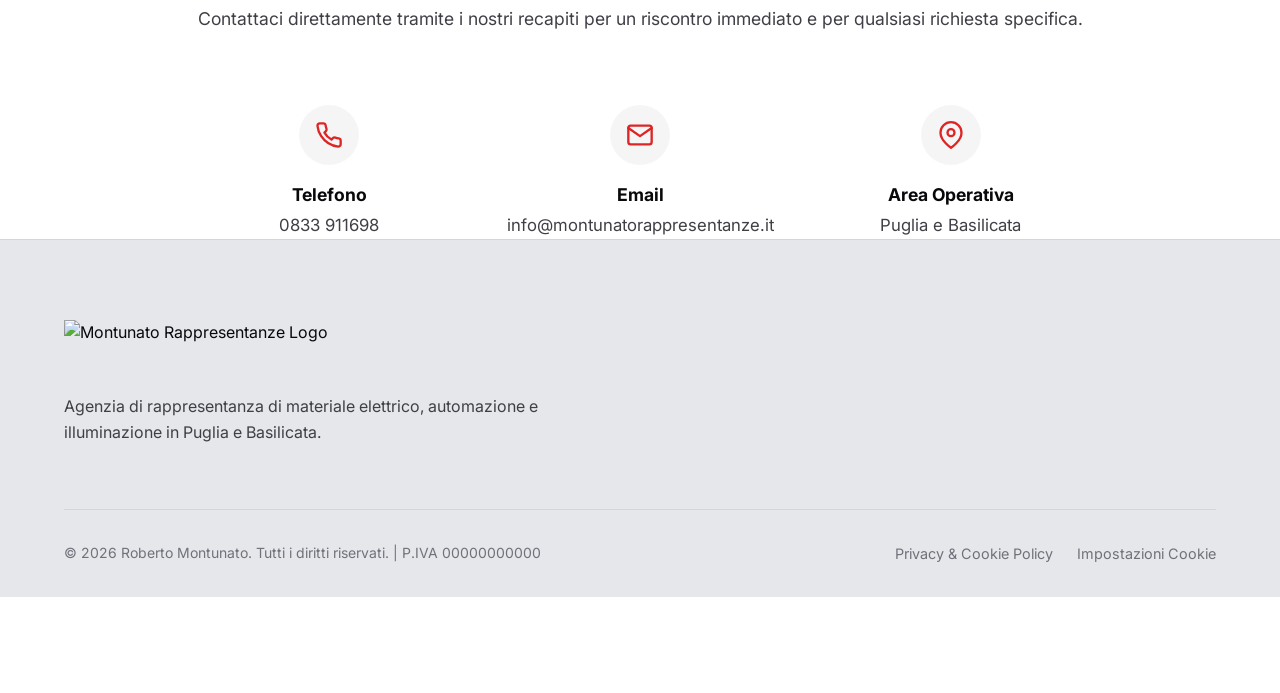
==== commit de4f0c65: "Update navbar order across all html files" ====
--- a/index.html
+++ b/index.html
@@ -34,10 +34,10 @@
             </a>
             <nav class="nav-links">
                 <a href="#home">Home</a>
+                <a href="#chi-siamo">Chi Siamo</a>
                 <a href="#settori">Settori</a>
                 <a href="#marchi">I nostri brand</a>
                 <a href="brands.html">Cataloghi</a>
-                <a href="#chi-siamo">Chi Siamo</a>
                 <a href="#contatti" class="btn-primary">Contatti</a>
                 <button class="theme-toggle" id="theme-toggle" aria-label="Cambia tema chiaro/scuro">
                     <svg class="sun-icon" viewBox="0 0 24 24" fill="none" stroke="currentColor" stroke-width="2" stroke-linecap="round" stroke-linejoin="round"><circle cx="12" cy="12" r="5"></circle><line x1="12" y1="1" x2="12" y2="3"></line><line x1="12" y1="21" x2="12" y2="23"></line><line x1="4.22" y1="4.22" x2="5.64" y2="5.64"></line><line x1="18.36" y1="18.36" x2="19.78" y2="19.78"></line><line x1="1" y1="12" x2="3" y2="12"></line><line x1="21" y1="12" x2="23" y2="12"></line><line x1="4.22" y1="19.78" x2="5.64" y2="18.36"></line><line x1="18.36" y1="5.64" x2="19.78" y2="4.22"></line></svg>
@@ -323,4 +323,4 @@
 
     <script src="script.js?v=4"></script>
 </body>
-</html>
+</html>
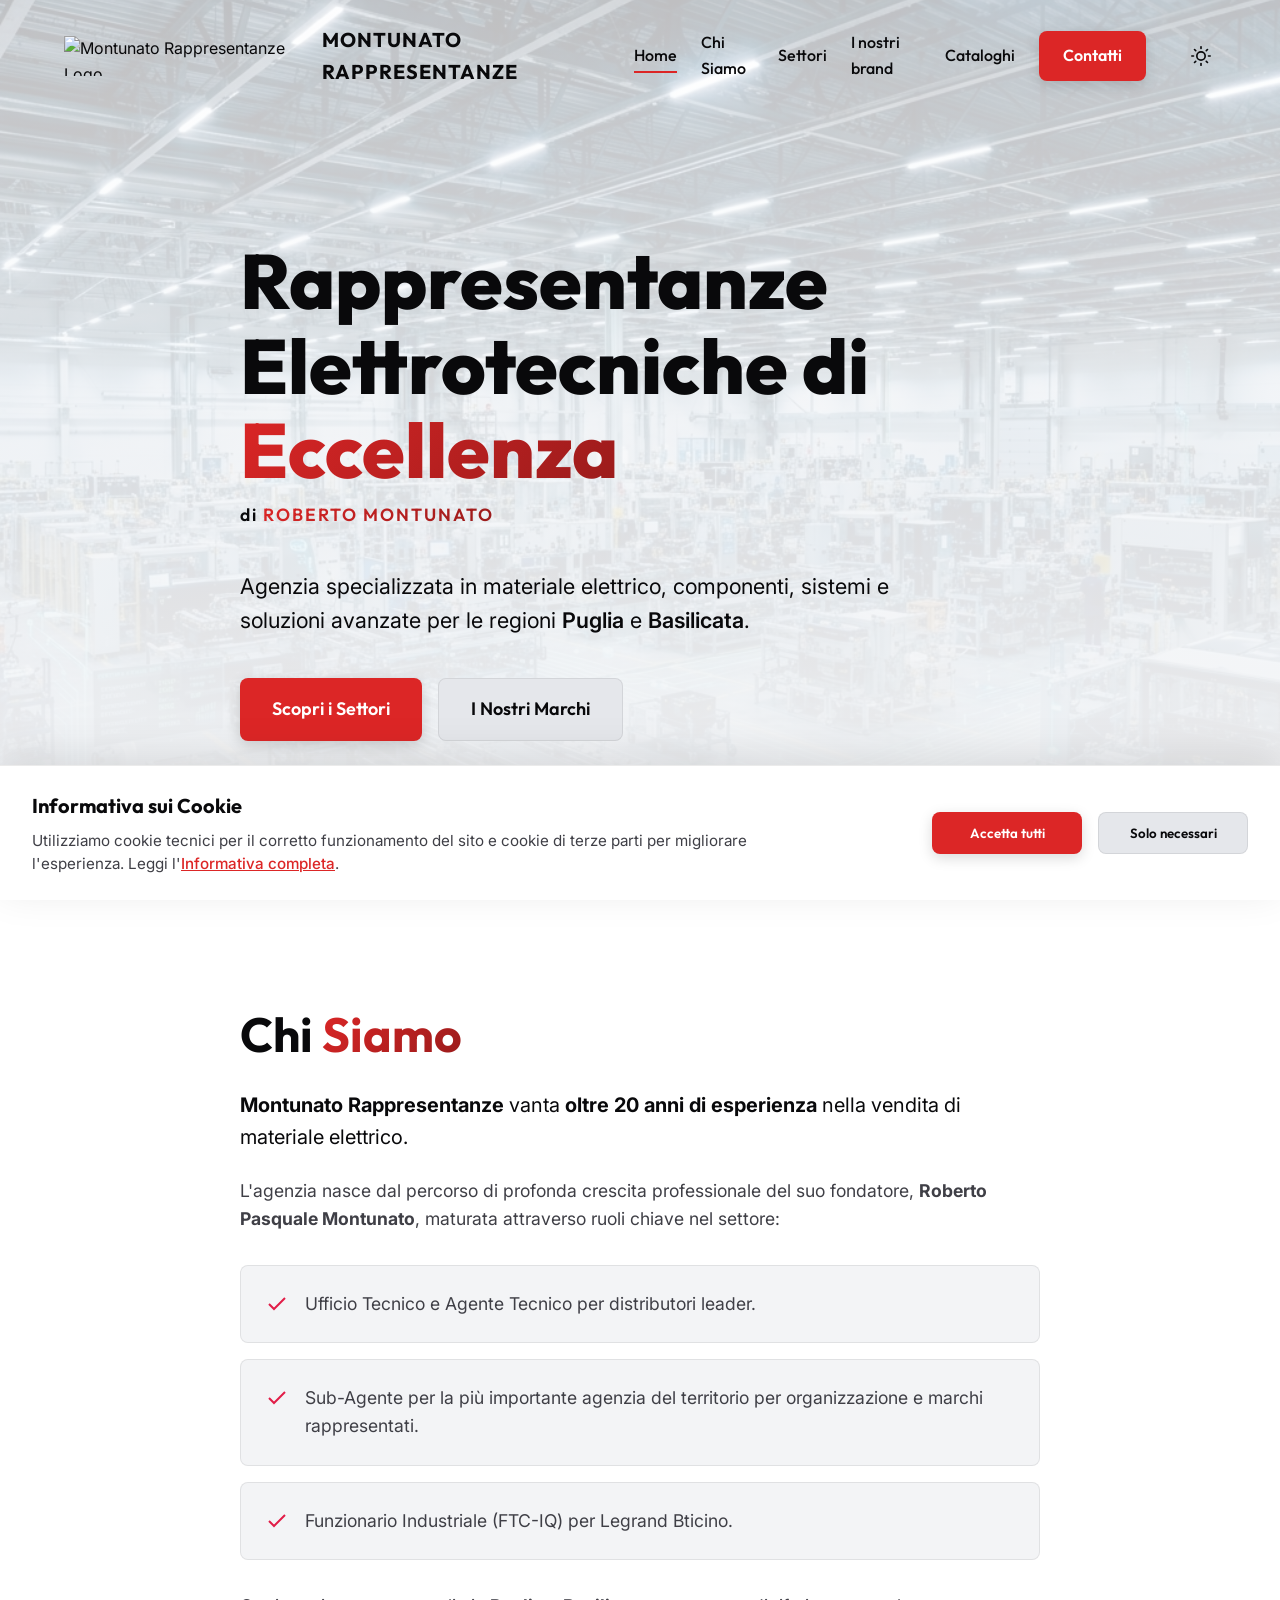
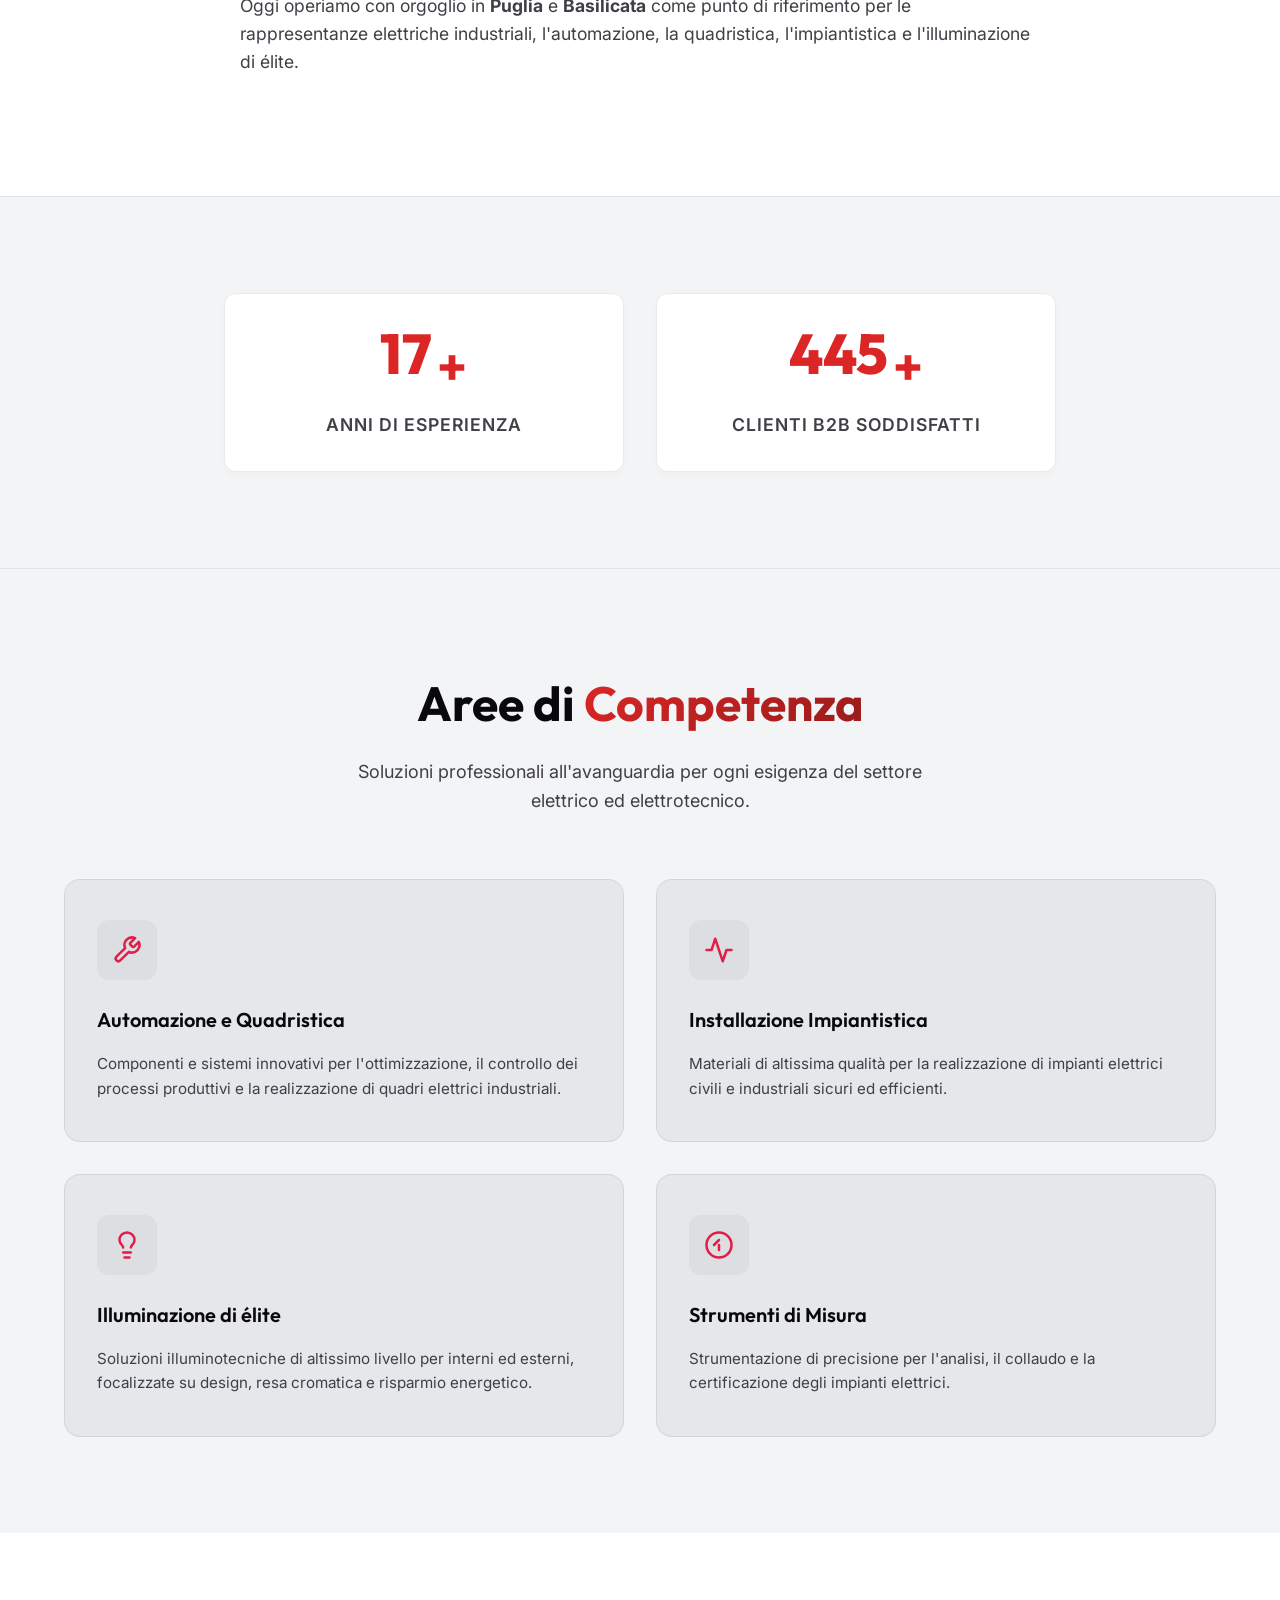
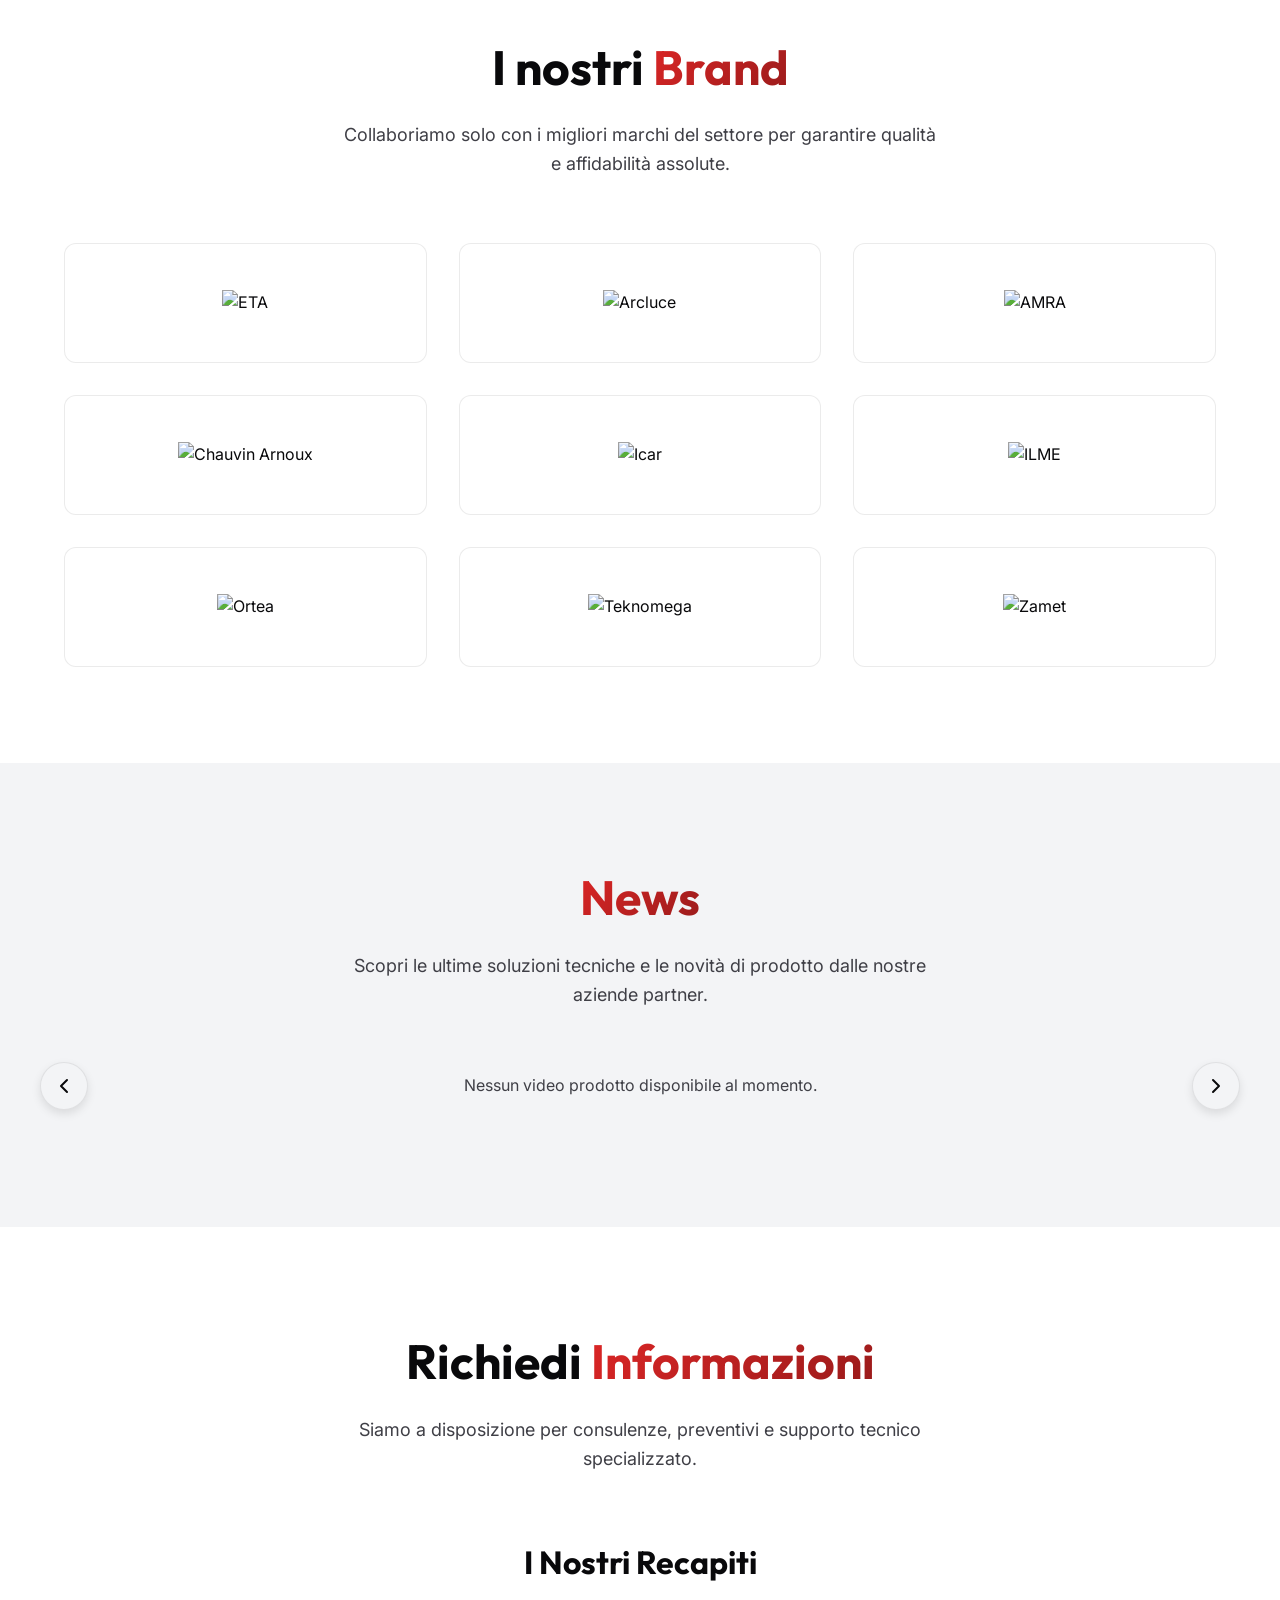
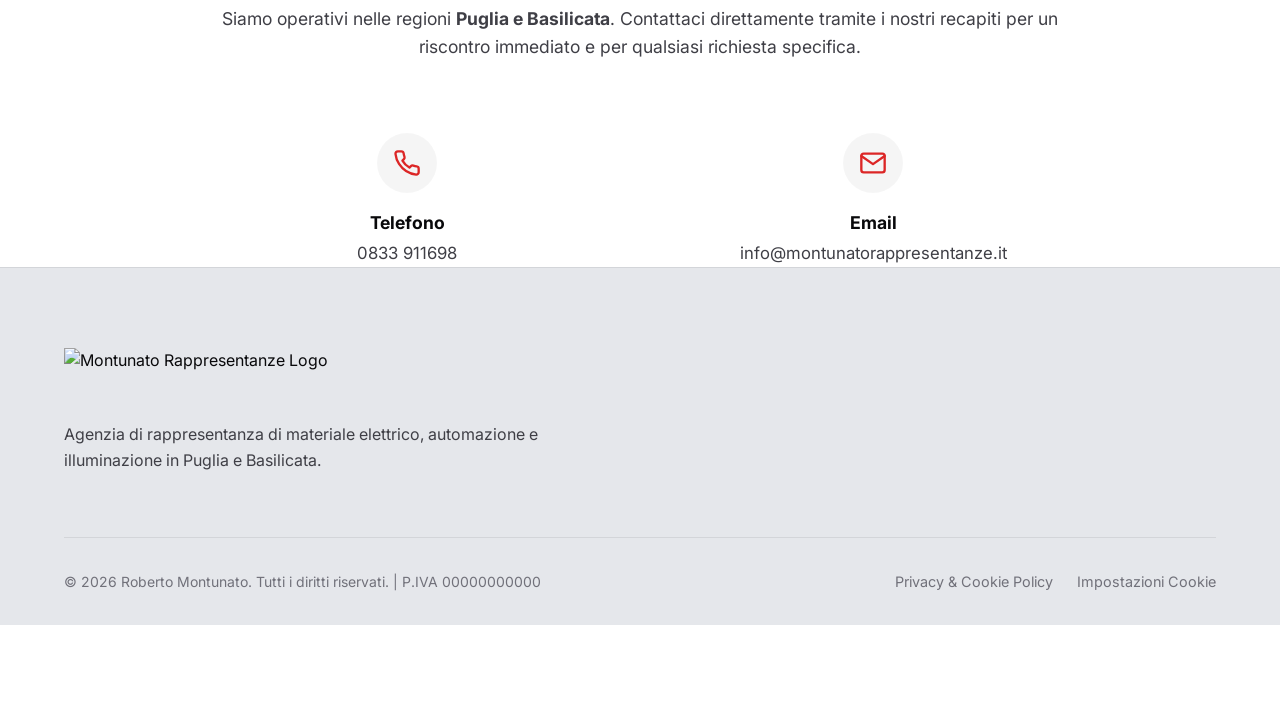
==== commit 685b1ed4: "Remove Area Operativa icon and add to description" ====
--- a/index.html
+++ b/index.html
@@ -216,7 +216,7 @@
             <div class="contact-grid" style="grid-template-columns: 1fr; max-width: 900px; margin: 0 auto; gap: 0;">
                 <div class="contact-info-panel reveal" style="text-align: center; display: flex; flex-direction: column; align-items: center;">
                     <h3>I Nostri Recapiti</h3>
-                    <p>Contattaci direttamente tramite i nostri recapiti per un riscontro immediato e per qualsiasi richiesta specifica.</p>
+                    <p>Siamo operativi nelle regioni <strong>Puglia e Basilicata</strong>. Contattaci direttamente tramite i nostri recapiti per un riscontro immediato e per qualsiasi richiesta specifica.</p>
                     <ul class="contact-list-large" style="width: 100%; margin-top: 2.5rem; flex-direction: row; flex-wrap: wrap; justify-content: center; align-items: flex-start; gap: 2rem;">
                         <li style="flex-direction: column; align-items: center; text-align: center; gap: 1rem; flex: 1; min-width: 220px;">
                             <div class="icon-circle">
@@ -234,15 +234,6 @@
                             <div>
                                 <strong>Email</strong>
                                 <span>info@montunatorappresentanze.it</span>
-                            </div>
-                        </li>
-                        <li style="flex-direction: column; align-items: center; text-align: center; gap: 1rem; flex: 1; min-width: 220px;">
-                            <div class="icon-circle">
-                                <svg viewBox="0 0 24 24" fill="none" stroke="currentColor" stroke-width="2" stroke-linecap="round" stroke-linejoin="round"><path d="M21 10c0 7-9 13-9 13s-9-6-9-13a9 9 0 0 1 18 0z"></path><circle cx="12" cy="10" r="3"></circle></svg>
-                            </div>
-                            <div>
-                                <strong>Area Operativa</strong>
-                                <span>Puglia e Basilicata</span>
                             </div>
                         </li>
                     </ul>
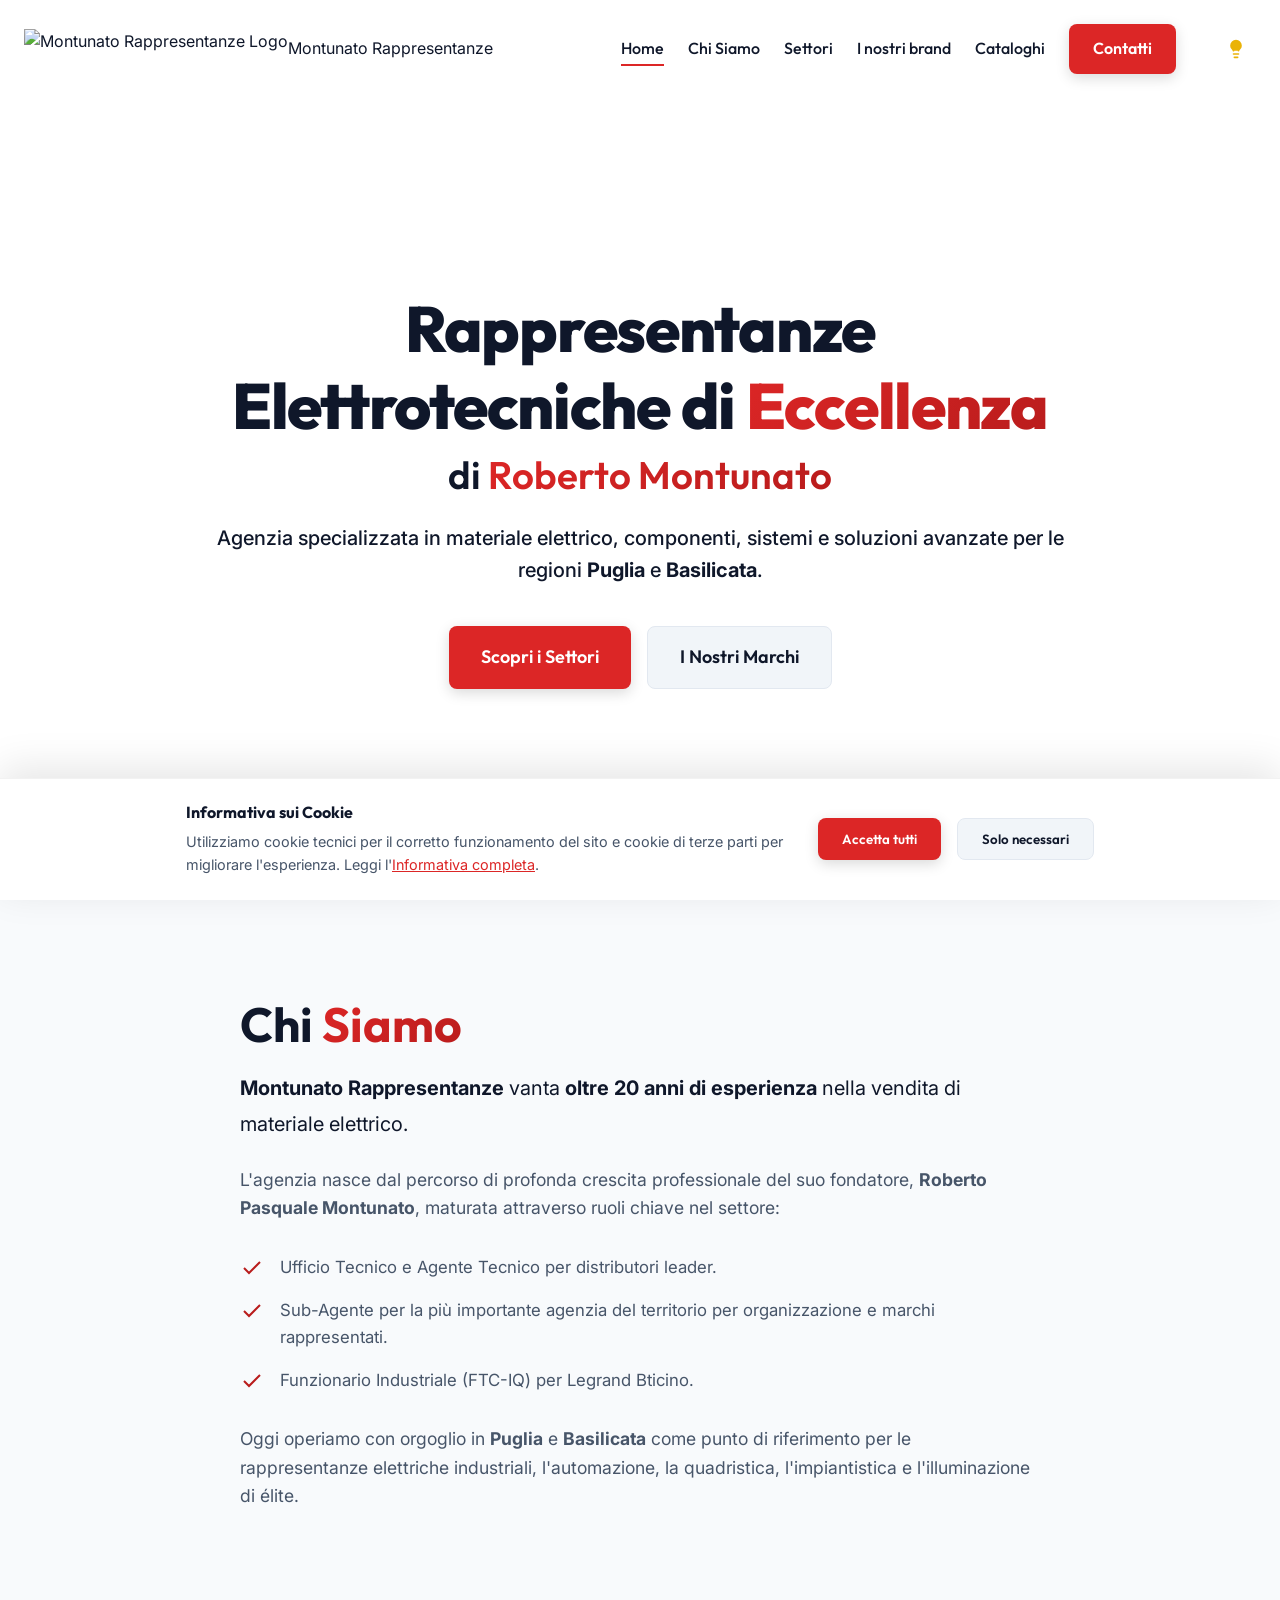
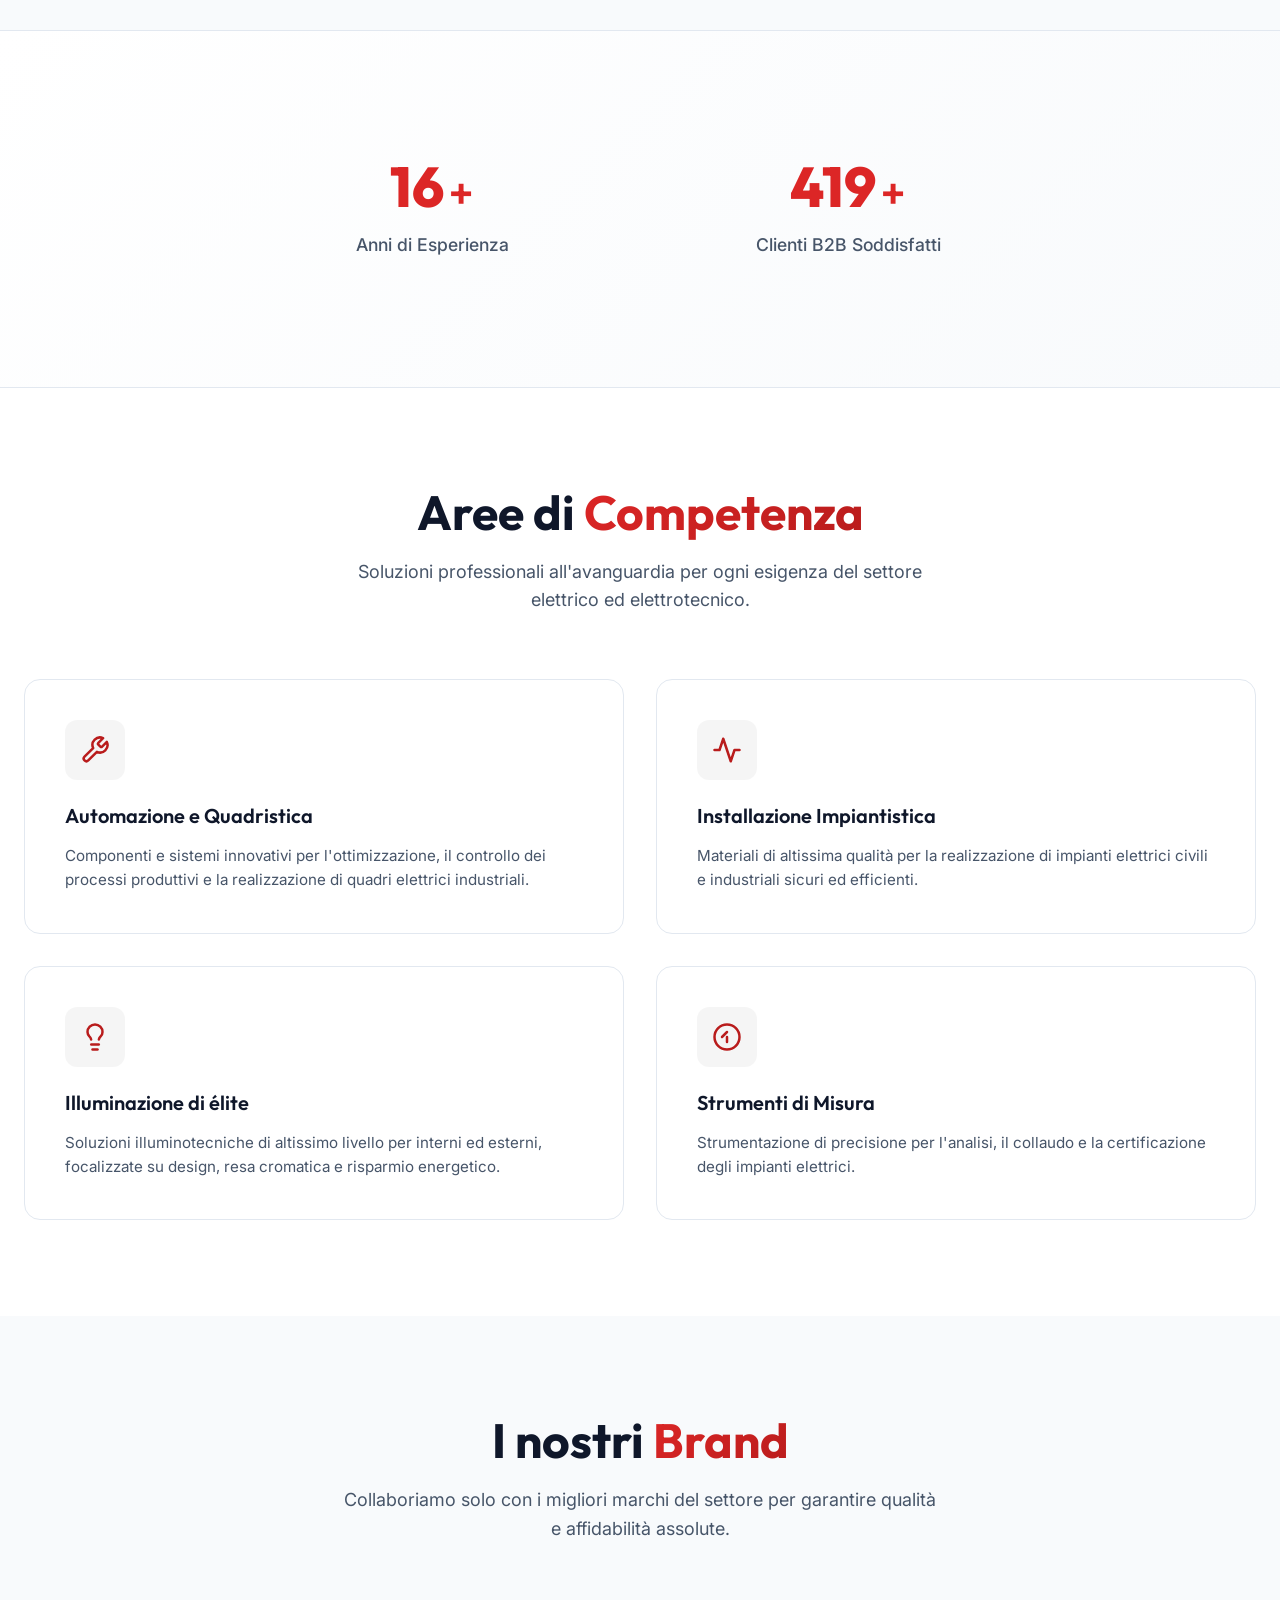
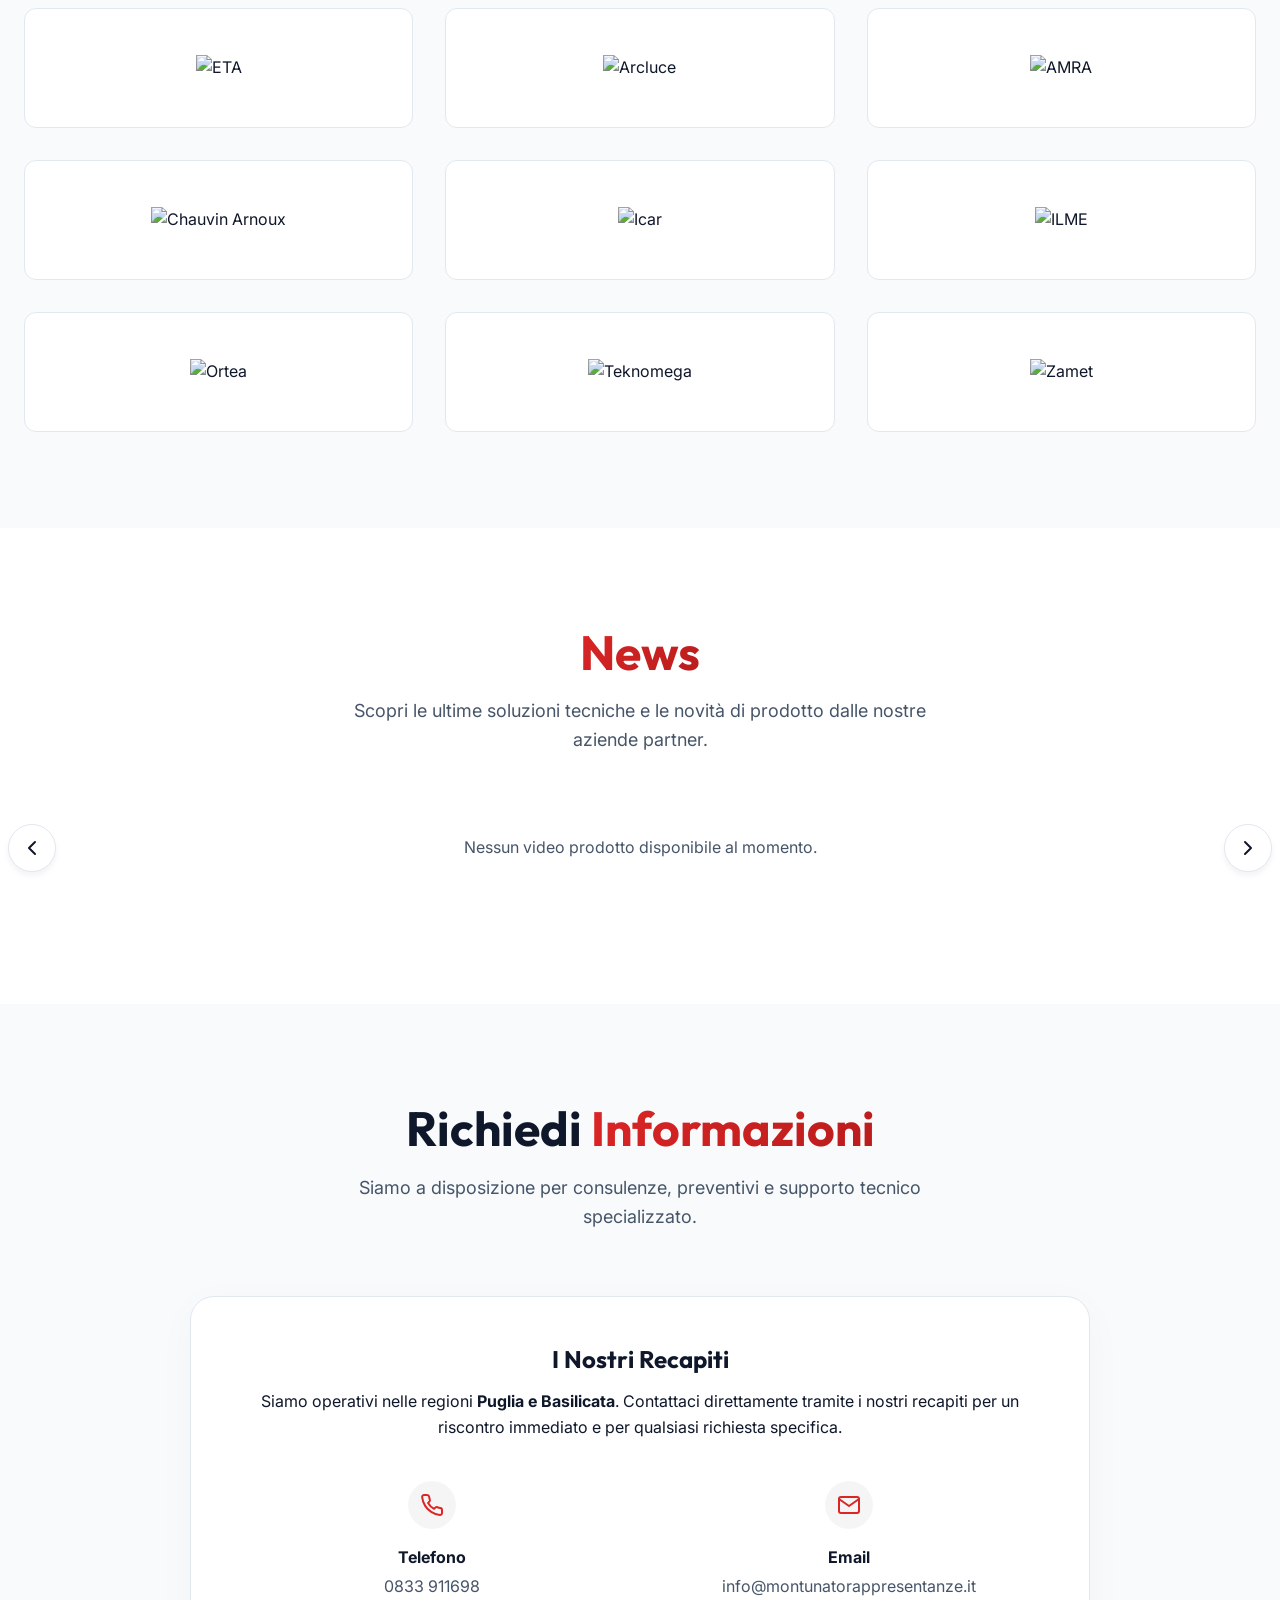
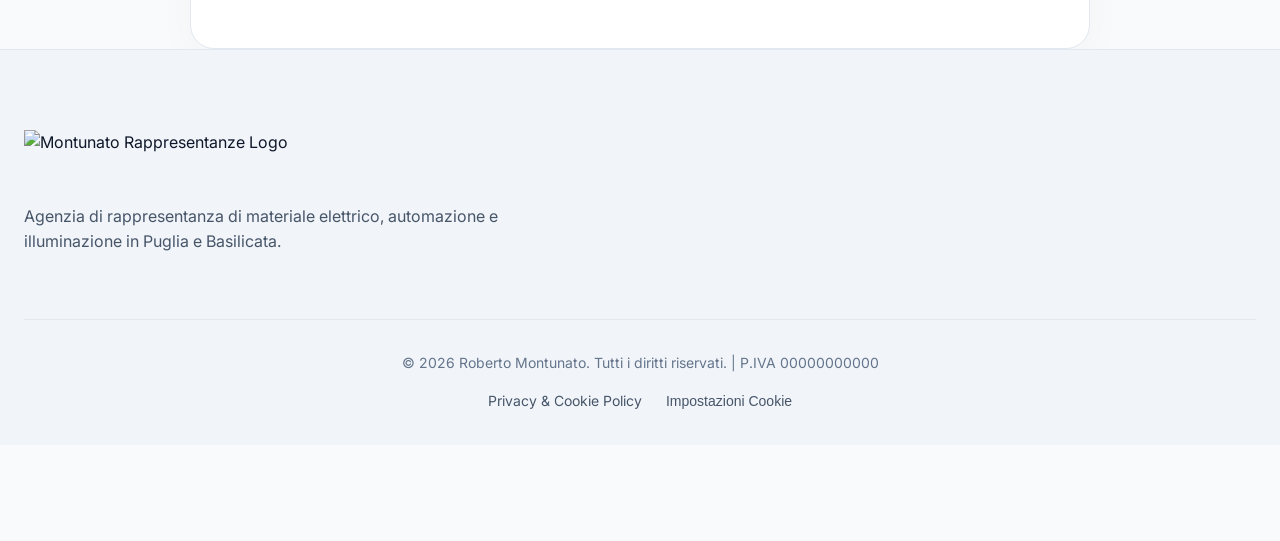
==== commit b018470d: "Replace sun and moon toggles with lightbulb icon" ====
--- a/index.html
+++ b/index.html
@@ -40,8 +40,7 @@
                 <a href="brands.html">Cataloghi</a>
                 <a href="#contatti" class="btn-primary">Contatti</a>
                 <button class="theme-toggle" id="theme-toggle" aria-label="Cambia tema chiaro/scuro">
-                    <svg class="sun-icon" viewBox="0 0 24 24" fill="none" stroke="currentColor" stroke-width="2" stroke-linecap="round" stroke-linejoin="round"><circle cx="12" cy="12" r="5"></circle><line x1="12" y1="1" x2="12" y2="3"></line><line x1="12" y1="21" x2="12" y2="23"></line><line x1="4.22" y1="4.22" x2="5.64" y2="5.64"></line><line x1="18.36" y1="18.36" x2="19.78" y2="19.78"></line><line x1="1" y1="12" x2="3" y2="12"></line><line x1="21" y1="12" x2="23" y2="12"></line><line x1="4.22" y1="19.78" x2="5.64" y2="18.36"></line><line x1="18.36" y1="5.64" x2="19.78" y2="4.22"></line></svg>
-                    <svg class="moon-icon" viewBox="0 0 24 24" fill="none" stroke="currentColor" stroke-width="2" stroke-linecap="round" stroke-linejoin="round"><path d="M21 12.79A9 9 0 1 1 11.21 3 7 7 0 0 0 21 12.79z"></path></svg>
+                    <svg class="lightbulb-icon" xmlns="http://www.w3.org/2000/svg" viewBox="0 0 24 24" fill="currentColor" stroke="currentColor" stroke-width="2" stroke-linecap="round" stroke-linejoin="round"><path d="M15 14c.2-1 .7-1.7 1.5-2.5 1-.9 1.5-2.2 1.5-3.5A6 6 0 0 0 6 8c0 1 .2 2.2 1.5 3.5.7.9 1.2 1.5 1.5 2.5"/><path d="M9 18h6"/><path d="M10 22h4"/></svg>
                 </button>
             </nav>
             <button class="mobile-menu-btn" aria-label="Apri menu">
--- a/style.css
+++ b/style.css
@@ -1,37 +1,116 @@
-/* ==========================================================================
-   CSS Variables & Design Tokens
-   ========================================================================== */
-   :root {
-    /* Colors - Modern Light Theme */
-    --bg-primary: #F3F4F6;
-    --bg-secondary: #FFFFFF;
-    --bg-tertiary: #E5E7EB;
-    
-    --text-primary: #09090B;
-    --text-secondary: #3F3F46;
-    --text-muted: #71717A;
-    
-    --accent-primary: #DC2626;
-    --accent-secondary: #E11D48;
-    --accent-gradient: linear-gradient(135deg, #DC2626 0%, #991B1B 100%);
-    
-    --border-color: rgba(0, 0, 0, 0.08);
+@import url('https://fonts.googleapis.com/css2?family=Outfit:wght@300;400;500;600;700;800&family=Inter:wght@400;500;600&display=swap');
+
+/* ==========================================================================
+   CSS Variables & Theming
+   ========================================================================== */
+:root {
+    /* Light Theme (Default) */
+    --bg-primary: #ffffff;
+    --bg-secondary: #f8fafc;
+    --bg-tertiary: #f1f5f9;
+    
+    --text-primary: #0f172a;
+    --text-secondary: #475569;
+    --text-muted: #64748b;
+    
+    --accent-primary: #DC2626; /* Red */
+    --accent-secondary: #B91C1C; /* Darker Red */
+    
+    --border-color: #e2e8f0;
+    
+    --font-heading: 'Outfit', sans-serif;
+    --font-body: 'Inter', sans-serif;
+    
+    --transition-fast: 0.15s ease;
+    --transition-normal: 0.3s ease;
+    --transition-slow: 0.5s cubic-bezier(0.4, 0, 0.2, 1);
+    
     --glass-bg: rgba(255, 255, 255, 0.85);
     --glass-border: rgba(0, 0, 0, 0.05);
-    
-    /* Typography */
-    --font-heading: 'Outfit', sans-serif;
-    --font-body: 'Inter', sans-serif;
-    
-    /* Spacing */
-    --container-max: 1200px;
-    --padding-section: 6rem 0;
-    
-    /* Transitions */
-    --transition-fast: 0.2s ease;
-    --transition-normal: 0.3s cubic-bezier(0.4, 0, 0.2, 1);
-    --transition-slow: 0.5s cubic-bezier(0.4, 0, 0.2, 1);
-}
+}
+
+
+/* ==========================================================================
+   Theme Toggle Button & Dark Mode Variables
+   ========================================================================== */
+.theme-toggle {
+    background: transparent;
+    border: none;
+    color: var(--text-primary);
+    cursor: pointer;
+    display: flex;
+    align-items: center;
+    justify-content: center;
+    width: 40px;
+    height: 40px;
+    border-radius: 50%;
+    transition: var(--transition-normal);
+    margin-left: 1rem;
+}
+
+.theme-toggle:hover {
+    background: rgba(0, 0, 0, 0.05);
+}
+
+.theme-toggle svg {
+    width: 20px;
+    height: 20px;
+    transition: var(--transition-normal);
+}
+
+.theme-toggle .lightbulb-icon {
+    fill: #EAB308;
+    color: #EAB308;
+    transition: fill 0.3s ease, color 0.3s ease;
+}
+
+/* Dark Theme Variables */
+body.dark-theme {
+    --bg-primary: #0F172A;
+    --bg-secondary: #1E293B;
+    --bg-tertiary: #334155;
+    
+    --text-primary: #F8FAFC;
+    --text-secondary: #CBD5E1;
+    --text-muted: #94A3B8;
+    
+    --border-color: rgba(255, 255, 255, 0.1);
+    --glass-bg: rgba(15, 23, 42, 0.85);
+    --glass-border: rgba(255, 255, 255, 0.08);
+}
+
+body.dark-theme .theme-toggle {
+    color: var(--text-primary);
+}
+
+body.dark-theme .theme-toggle:hover {
+    background: rgba(255, 255, 255, 0.1);
+}
+
+body.dark-theme .theme-toggle .lightbulb-icon {
+    fill: transparent;
+    color: var(--text-primary);
+}
+
+body.dark-theme .hero-overlay {
+    background: linear-gradient(to bottom, rgba(15, 23, 42, 0.85), var(--bg-primary));
+}
+
+body.dark-theme .icon-wrapper,
+body.dark-theme .icon-circle,
+body.dark-theme .catalog-icon {
+    background: rgba(255, 255, 255, 0.05);
+}
+
+/* Glow Effect in Dark Mode */
+body.dark-theme .btn-primary {
+    box-shadow: 0 4px 15px rgba(220, 38, 38, 0.3);
+}
+
+body.dark-theme .btn-primary:hover {
+    box-shadow: 0 6px 20px rgba(220, 38, 38, 0.4);
+}
+
 
 /* ==========================================================================
    Reset & Base Styles
@@ -44,22 +123,22 @@
 
 html {
     scroll-behavior: smooth;
-    font-size: 16px;
+    scroll-padding-top: 80px; /* Offset for fixed navbar */
 }
 
 body {
     font-family: var(--font-body);
+    color: var(--text-primary);
     background-color: var(--bg-primary);
-    color: var(--text-primary);
     line-height: 1.6;
     overflow-x: hidden;
-    -webkit-font-smoothing: antialiased;
+    transition: background-color var(--transition-normal), color var(--transition-normal);
 }
 
 a {
     text-decoration: none;
     color: inherit;
-    transition: var(--transition-normal);
+    transition: var(--transition-fast);
 }
 
 ul {
@@ -68,34 +147,45 @@
 
 img {
     max-width: 100%;
+    height: auto;
     display: block;
 }
 
 .container {
-    width: 90%;
-    max-width: var(--container-max);
+    max-width: 1280px;
     margin: 0 auto;
+    padding: 0 1.5rem;
 }
 
 .section-padding {
-    padding: var(--padding-section);
+    padding: 6rem 0;
 }
 
 .bg-alt {
     background-color: var(--bg-secondary);
 }
 
-/* Typography Classes */
 .text-gradient {
-    background: var(--accent-gradient);
+    background: linear-gradient(135deg, var(--accent-primary) 0%, var(--accent-secondary) 100%);
     -webkit-background-clip: text;
     -webkit-text-fill-color: transparent;
     background-clip: text;
 }
 
-.section-header {
-    text-align: center;
-    margin-bottom: 4rem;
+/* ==========================================================================
+   Typography
+   ========================================================================== */
+h1, h2, h3, h4, h5, h6 {
+    font-family: var(--font-heading);
+    line-height: 1.2;
+    color: var(--text-primary);
+}
+
+.title {
+    font-size: clamp(2.5rem, 5vw, 4rem);
+    font-weight: 800;
+    letter-spacing: -0.02em;
+    margin-bottom: 1.5rem;
 }
 
 .section-title {
@@ -256,8 +346,9 @@
     min-height: 100vh;
     display: flex;
     align-items: center;
+    justify-content: center;
+    overflow: hidden;
     padding-top: 80px;
-    overflow: hidden;
 }
 
 .hero-background {
@@ -266,11 +357,12 @@
     left: 0;
     width: 100%;
     height: 100%;
-    z-index: -2;
-    background-image: url('images/hero_enhanced_bg.png');
+    background-image: url('media__1780661486187.jpg'); /* Aggiornato alla versione più realistica */
     background-size: cover;
-    background-position: center 40%;
-    background-repeat: no-repeat;
+    background-position: center;
+    background-attachment: fixed;
+    z-index: 0;
+    filter: brightness(0.9) contrast(1.1); /* Leggero ritocco per far risaltare l'immagine */
 }
 
 .hero-overlay {
@@ -279,69 +371,49 @@
     left: 0;
     width: 100%;
     height: 100%;
-    z-index: -1;
-    background: linear-gradient(to bottom, rgba(255, 255, 255, 0.75), var(--bg-primary));
+    /* Gradiente più scuro in alto per leggere il logo, sfuma verso il colore di sfondo in basso */
+    background: linear-gradient(to bottom, rgba(255, 255, 255, 0.7) 0%, rgba(255, 255, 255, 0.4) 50%, var(--bg-primary) 100%);
+    z-index: 1;
 }
 
 .hero-content {
-    max-width: 800px;
-}
-
-.subtitle {
-    font-family: var(--font-heading);
-    font-size: 1.25rem;
+    position: relative;
+    z-index: 2;
+    text-align: center;
+    max-width: 900px;
+}
+
+.subtitle-below {
+    font-size: clamp(1.5rem, 3vw, 2.5rem);
+    font-weight: 600;
+    margin-top: -1rem;
+    margin-bottom: 1.5rem;
+}
+
+.hero .description {
+    font-size: clamp(1.125rem, 2vw, 1.25rem);
+    color: var(--text-primary);
+    margin-bottom: 2.5rem;
     font-weight: 500;
-    color: var(--accent-secondary);
-    text-transform: uppercase;
-    letter-spacing: 2px;
-    margin-bottom: 1rem;
-    text-shadow: none;
-    opacity: 0;
-    transform: translateY(20px);
-    animation: fadeUp 0.8s forwards 0.2s;
-}
-
-.hero .title {
-    font-family: var(--font-heading);
-    font-size: clamp(3rem, 6vw, 5rem);
-    font-weight: 800;
-    line-height: 1.1;
-    margin-bottom: 1.5rem;
-    text-shadow: none;
-    opacity: 0;
-    transform: translateY(20px);
-    animation: fadeUp 0.8s forwards 0.4s;
-}
-
-.hero .description {
-    font-size: clamp(1.125rem, 2vw, 1.35rem);
-    color: var(--text-primary);
-    margin-bottom: 2.5rem;
-    max-width: 650px;
-    text-shadow: none;
-    opacity: 0;
-    transform: translateY(20px);
-    animation: fadeUp 0.8s forwards 0.6s;
-}
-
-.hero .description strong {
-    color: var(--text-primary);
-    font-weight: 600;
+    text-shadow: 0 1px 2px rgba(255,255,255,0.8);
+}
+
+body.dark-theme .hero .description {
+    text-shadow: 0 2px 4px rgba(0,0,0,0.8);
 }
 
 .hero-actions {
     display: flex;
     gap: 1rem;
-    opacity: 0;
-    transform: translateY(20px);
-    animation: fadeUp 0.8s forwards 0.8s;
-}
-
-@keyframes fadeUp {
-    to {
-        opacity: 1;
-        transform: translateY(0);
-    }
+    justify-content: center;
+}
+
+/* Hide desktop titles on mobile, hide mobile title on desktop */
+.mobile-title {
+    display: none;
+}
+.desktop-title {
+    display: block;
 }
 
 /* ==========================================================================
@@ -356,18 +428,18 @@
     font-size: 1.25rem;
     color: var(--text-primary);
     margin-bottom: 1.5rem;
+    line-height: 1.8;
 }
 
 .about-text {
-    font-size: 1.1rem;
     color: var(--text-secondary);
     margin-bottom: 1.5rem;
+    font-size: 1.1rem;
 }
 
 .about-list {
     margin: 2rem 0;
-    display: flex;
-    flex-direction: column;
+    display: grid;
     gap: 1rem;
 }
 
@@ -375,12 +447,8 @@
     display: flex;
     align-items: flex-start;
     gap: 1rem;
-    font-size: 1.1rem;
     color: var(--text-secondary);
-    background: var(--bg-primary);
-    padding: 1.5rem;
-    border-radius: 8px;
-    border: 1px solid var(--border-color);
+    font-size: 1.05rem;
 }
 
 .about-list svg {
@@ -391,8 +459,62 @@
 }
 
 /* ==========================================================================
-   Sectors Section
-   ========================================================================== */
+   Statistics
+   ========================================================================== */
+.stats {
+    background: linear-gradient(135deg, var(--bg-primary) 0%, var(--bg-secondary) 100%);
+    border-top: 1px solid var(--border-color);
+    border-bottom: 1px solid var(--border-color);
+}
+
+.stats-grid {
+    display: grid;
+    grid-template-columns: repeat(4, 1fr);
+    gap: 2rem;
+    text-align: center;
+}
+
+.stats-grid-two {
+    grid-template-columns: repeat(2, 1fr);
+    max-width: 800px;
+    margin: 0 auto;
+}
+
+.stat-item {
+    padding: 2rem;
+}
+
+.stat-number {
+    font-size: 3.5rem;
+    font-weight: 800;
+    color: var(--accent-primary);
+    font-family: var(--font-heading);
+    line-height: 1;
+    display: inline-block;
+}
+
+.stat-plus {
+    font-size: 2.5rem;
+    font-weight: 700;
+    color: var(--accent-primary);
+    vertical-align: top;
+}
+
+.stat-label {
+    margin-top: 0.5rem;
+    color: var(--text-secondary);
+    font-weight: 500;
+    font-size: 1.1rem;
+}
+
+/* ==========================================================================
+   Sectors
+   ========================================================================== */
+.section-header {
+    text-align: center;
+    margin-bottom: 4rem;
+}
+
 .sectors-grid {
     display: grid;
     grid-template-columns: repeat(2, 1fr);
@@ -400,14 +522,19 @@
 }
 
 .sector-card {
-    background: var(--bg-tertiary);
+    background: var(--bg-primary);
     border: 1px solid var(--border-color);
     border-radius: 16px;
-    padding: 2.5rem 2rem;
+    padding: 2.5rem;
     transition: var(--transition-normal);
     position: relative;
     overflow: hidden;
-    z-index: 1;
+}
+
+.sector-card:hover {
+    transform: translateY(-5px);
+    box-shadow: 0 20px 40px rgba(0, 0, 0, 0.05);
+    border-color: var(--accent-primary);
 }
 
 .sector-card::before {
@@ -417,36 +544,10 @@
     left: 0;
     width: 100%;
     height: 100%;
-    background: #000;
+    background: linear-gradient(135deg, transparent 0%, var(--accent-primary) 100%);
     opacity: 0;
-    z-index: -1;
-    transition: var(--transition-normal);
-}
-
-/* ---------------- LIGHT MODE HOVER ---------------- */
-body:not(.dark-theme) .sector-card:hover {
-    transform: translateY(-10px);
-    background: var(--accent-gradient);
-    border-color: var(--accent-primary);
-    box-shadow: 0 15px 35px rgba(220, 38, 38, 0.3), 0 0 20px rgba(220, 38, 38, 0.15);
-}
-
-body:not(.dark-theme) .sector-card:hover h3,
-body:not(.dark-theme) .sector-card:hover p {
-    color: #ffffff;
-}
-
-body:not(.dark-theme) .sector-card:hover .icon-wrapper {
-    background: #ffffff;
-    box-shadow: 0 5px 15px rgba(0,0,0,0.2);
-}
-
-/* ---------------- DARK MODE HOVER ---------------- */
-body.dark-theme .sector-card:hover {
-    transform: translateY(-10px);
-    border-color: rgba(255, 255, 255, 0.8);
-    box-shadow: 0 10px 30px rgba(0, 0, 0, 0.2), 0 0 20px rgba(255, 255, 255, 0.4);
-    background: var(--bg-primary);
+    transition: var(--transition-normal);
+    z-index: 0;
 }
 
 .sector-card:hover::before {
@@ -518,6 +619,376 @@
 
 .brand-card:hover img {
     transform: scale(1.05);
+}
+
+/* ==========================================================================
+   News / Slider Prodotti Vetrina
+   ========================================================================== */
+.news.section-padding {
+    padding-top: 6rem;
+    padding-bottom: 6rem;
+    overflow: hidden;
+}
+
+.slider-container {
+    position: relative;
+    display: flex;
+    align-items: center;
+    margin: 0 -1rem; /* Per compensare i padding laterali */
+}
+
+.slider-viewport {
+    overflow: hidden;
+    width: 100%;
+    padding: 1rem;
+}
+
+.prodotti-grid {
+    display: flex;
+    transition: transform 0.5s ease;
+    gap: 2rem;
+}
+
+.video-card {
+    flex: 0 0 calc(33.333% - 1.33rem); /* Mostra 3 elementi alla volta su desktop */
+    background: var(--bg-secondary);
+    border: 1px solid var(--border-color);
+    border-radius: 12px;
+    overflow: hidden;
+    transition: var(--transition-normal);
+}
+
+.video-card:hover {
+    transform: translateY(-5px);
+    border-color: var(--accent-primary);
+    box-shadow: 0 10px 30px rgba(0,0,0,0.1);
+}
+
+.video-thumbnail-wrapper {
+    position: relative;
+    width: 100%;
+    padding-bottom: 56.25%; /* 16:9 Aspect Ratio */
+    background: #000;
+    cursor: pointer;
+    overflow: hidden;
+}
+
+.video-thumbnail {
+    position: absolute;
+    top: 0;
+    left: 0;
+    width: 100%;
+    height: 100%;
+    object-fit: cover;
+    transition: transform 0.3s ease, opacity 0.3s ease;
+    opacity: 0.8;
+}
+
+.video-card:hover .video-thumbnail {
+    transform: scale(1.05);
+    opacity: 1;
+}
+
+.play-icon {
+    position: absolute;
+    top: 50%;
+    left: 50%;
+    transform: translate(-50%, -50%);
+    width: 60px;
+    height: 60px;
+    background: rgba(220, 38, 38, 0.9);
+    border-radius: 50%;
+    display: flex;
+    align-items: center;
+    justify-content: center;
+    transition: var(--transition-normal);
+    z-index: 2;
+}
+
+.play-icon svg {
+    width: 30px;
+    height: 30px;
+    color: white;
+    margin-left: 4px; /* Centra visivamente il triangolo */
+}
+
+.video-card:hover .play-icon {
+    background: #B91C1C;
+    transform: translate(-50%, -50%) scale(1.1);
+}
+
+.video-info {
+    padding: 1.5rem;
+}
+
+.video-title {
+    font-size: 1.1rem;
+    font-weight: 600;
+    margin-bottom: 0.5rem;
+    line-height: 1.4;
+    color: var(--text-primary);
+    /* Tronca il testo a 2 righe */
+    display: -webkit-box;
+    -webkit-line-clamp: 2;
+    -webkit-box-orient: vertical;
+    overflow: hidden;
+}
+
+.video-brand {
+    font-size: 0.875rem;
+    color: var(--accent-primary);
+    font-weight: 500;
+    text-transform: uppercase;
+    letter-spacing: 0.05em;
+}
+
+/* Controlli Slider */
+.slider-btn {
+    background: var(--bg-primary);
+    border: 1px solid var(--border-color);
+    border-radius: 50%;
+    width: 48px;
+    height: 48px;
+    display: flex;
+    align-items: center;
+    justify-content: center;
+    cursor: pointer;
+    color: var(--text-primary);
+    transition: var(--transition-normal);
+    z-index: 10;
+    flex-shrink: 0;
+    box-shadow: 0 4px 6px rgba(0,0,0,0.05);
+}
+
+.slider-btn:hover {
+    background: var(--accent-primary);
+    color: white;
+    border-color: var(--accent-primary);
+}
+
+.slider-btn:disabled {
+    opacity: 0.5;
+    cursor: not-allowed;
+}
+
+.slider-btn:disabled:hover {
+    background: var(--bg-primary);
+    color: var(--text-primary);
+    border-color: var(--border-color);
+}
+
+.prev-btn { margin-right: 0.5rem; }
+.next-btn { margin-left: 0.5rem; }
+
+.slider-dots {
+    display: flex;
+    justify-content: center;
+    gap: 0.5rem;
+    margin-top: 2rem;
+}
+
+.dot {
+    width: 10px;
+    height: 10px;
+    border-radius: 50%;
+    background: var(--border-color);
+    cursor: pointer;
+    transition: var(--transition-fast);
+}
+
+.dot.active {
+    background: var(--accent-primary);
+    transform: scale(1.2);
+}
+
+/* ==========================================================================
+   Modale Video
+   ========================================================================== */
+.modal-overlay {
+    position: fixed;
+    top: 0;
+    left: 0;
+    width: 100%;
+    height: 100%;
+    background: rgba(0, 0, 0, 0.85);
+    display: flex;
+    align-items: center;
+    justify-content: center;
+    z-index: 2000;
+    opacity: 0;
+    visibility: hidden;
+    transition: var(--transition-normal);
+    backdrop-filter: blur(5px);
+}
+
+.modal-overlay.active {
+    opacity: 1;
+    visibility: visible;
+}
+
+.modal-container {
+    background: var(--bg-primary);
+    width: 90%;
+    max-width: 600px;
+    border-radius: 16px;
+    box-shadow: 0 25px 50px -12px rgba(0, 0, 0, 0.25);
+    transform: translateY(20px) scale(0.95);
+    transition: var(--transition-normal);
+    overflow: hidden;
+    max-height: 90vh;
+    display: flex;
+    flex-direction: column;
+}
+
+.modal-overlay.active .modal-container {
+    transform: translateY(0) scale(1);
+}
+
+.modal-header {
+    padding: 1.5rem;
+    border-bottom: 1px solid var(--border-color);
+    display: flex;
+    justify-content: space-between;
+    align-items: center;
+}
+
+.modal-title {
+    font-size: 1.25rem;
+    font-weight: 600;
+}
+
+.close-modal {
+    background: none;
+    border: none;
+    font-size: 1.5rem;
+    color: var(--text-secondary);
+    cursor: pointer;
+    transition: var(--transition-fast);
+    display: flex;
+    align-items: center;
+    justify-content: center;
+    width: 32px;
+    height: 32px;
+    border-radius: 50%;
+}
+
+.close-modal:hover {
+    background: var(--bg-secondary);
+    color: var(--accent-primary);
+}
+
+.modal-body {
+    padding: 1.5rem;
+    overflow-y: auto;
+}
+
+
+/* ==========================================================================
+   Contact Section
+   ========================================================================== */
+.contact-grid {
+    display: grid;
+    grid-template-columns: 1fr 1.5fr;
+    gap: 4rem;
+    background: var(--bg-primary);
+    border-radius: 24px;
+    padding: 3rem;
+    box-shadow: 0 10px 40px rgba(0, 0, 0, 0.03);
+    border: 1px solid var(--border-color);
+}
+
+.contact-info-panel h3 {
+    font-size: 1.5rem;
+    margin-bottom: 1rem;
+}
+
+.contact-list-large {
+    margin-top: 2rem;
+    display: flex;
+    flex-direction: column;
+    gap: 1.5rem;
+}
+
+.contact-list-large li {
+    display: flex;
+    align-items: flex-start;
+    gap: 1rem;
+}
+
+.icon-circle {
+    width: 48px;
+    height: 48px;
+    background: rgba(0, 0, 0, 0.04);
+    border-radius: 50%;
+    display: flex;
+    align-items: center;
+    justify-content: center;
+    color: var(--accent-primary);
+    flex-shrink: 0;
+}
+
+.icon-circle svg {
+    width: 24px;
+    height: 24px;
+}
+
+.contact-list-large strong {
+    display: block;
+    color: var(--text-primary);
+    margin-bottom: 0.25rem;
+}
+
+.contact-list-large span {
+    color: var(--text-secondary);
+}
+
+.premium-form {
+    display: flex;
+    flex-direction: column;
+    gap: 1.5rem;
+}
+
+.form-row {
+    display: grid;
+    grid-template-columns: 1fr 1fr;
+    gap: 1.5rem;
+}
+
+.form-group {
+    display: flex;
+    flex-direction: column;
+    gap: 0.5rem;
+}
+
+.form-group label {
+    font-size: 0.9rem;
+    font-weight: 500;
+    color: var(--text-primary);
+}
+
+.form-group input,
+.form-group textarea {
+    padding: 1rem;
+    border: 1px solid var(--border-color);
+    border-radius: 8px;
+    background: var(--bg-secondary);
+    color: var(--text-primary);
+    font-family: var(--font-body);
+    font-size: 1rem;
+    transition: var(--transition-normal);
+}
+
+.form-group input:focus,
+.form-group textarea:focus {
+    outline: none;
+    border-color: var(--accent-primary);
+    box-shadow: 0 0 0 3px rgba(220, 38, 38, 0.1);
+    background: var(--bg-primary);
+}
+
+.btn-submit {
+    margin-top: 1rem;
+    width: 100%;
 }
 
 /* ==========================================================================
@@ -598,11 +1069,10 @@
         right: -100%;
         width: 100%;
         height: 100vh;
-        background: var(--bg-secondary);
+        background: var(--bg-primary);
         flex-direction: column;
         justify-content: center;
         transition: var(--transition-normal);
-        z-index: 999;
     }
 
     .nav-links.active {
@@ -611,7 +1081,7 @@
 
     .mobile-menu-btn {
         display: flex;
-        z-index: 1000;
+        z-index: 1001;
     }
 
     .mobile-menu-btn.active span:nth-child(1) {
@@ -626,687 +1096,210 @@
         transform: translateY(-8px) rotate(-45deg);
     }
 
-    .hero-actions {
-        flex-direction: column;
+    .hero-content {
+        padding-top: 2rem;
+    }
+
+    .stats-grid,
+    .stats-grid-two {
+        grid-template-columns: 1fr;
+        gap: 1rem;
+    }
+
+    .brands-grid {
+        grid-template-columns: repeat(2, 1fr);
+    }
+
+    .contact-grid {
+        grid-template-columns: 1fr;
+        padding: 1.5rem;
+    }
+
+    .form-row {
+        grid-template-columns: 1fr;
     }
 
     .footer-grid {
         grid-template-columns: 1fr;
         gap: 2rem;
     }
-    
-    .brands-grid {
-        grid-template-columns: repeat(2, 1fr);
-    }
-}
-
-@media (max-width: 480px) {
-    .brands-grid {
-        grid-template-columns: 1fr;
-    }
-}
-
-/* Cataloghi Section */
-.cataloghi-grid {
+
+    .mobile-title {
+        display: block;
+        margin-bottom: 0.5rem;
+    }
+    
+    .desktop-title {
+        display: none;
+    }
+    
+    .subtitle-below {
+        font-size: 1.2rem;
+        margin-top: 0;
+        margin-bottom: 1rem;
+    }
+
+    /* Slider Mobile */
+    .video-card {
+        flex: 0 0 100%; /* Mostra 1 elemento alla volta su mobile */
+    }
+    
+    .slider-btn {
+        display: none; /* Nascondi frecce su mobile, usa lo swipe nativo o i puntini */
+    }
+    
+    .slider-viewport {
+        overflow-x: auto;
+        scroll-snap-type: x mandatory;
+        scrollbar-width: none; /* Firefox */
+        -ms-overflow-style: none;  /* IE and Edge */
+        padding: 1rem 0;
+    }
+    
+    .slider-viewport::-webkit-scrollbar {
+        display: none; /* Chrome, Safari, Opera */
+    }
+    
+    .prodotti-grid {
+        gap: 1rem;
+    }
+    
+    .video-card {
+        scroll-snap-align: center;
+    }
+}
+
+/* Animations */
+.reveal {
+    opacity: 0;
+    transform: translateY(30px);
+    transition: all 0.8s ease;
+}
+
+.reveal.active {
+    opacity: 1;
+    transform: translateY(0);
+}
+
+/* ==========================================================================
+   Catalog Styles
+   ========================================================================== */
+.catalog-hover-layer {
+    position: absolute;
+    top: 0;
+    left: 0;
+    width: 100%;
+    height: 100%;
+    background: rgba(220, 38, 38, 0.9);
+    border-radius: 12px;
+    display: flex;
+    flex-direction: column;
+    align-items: center;
+    justify-content: center;
+    color: white;
+    opacity: 0;
+    transition: var(--transition-normal);
+    z-index: 10;
+}
+
+.brand-card:hover .catalog-hover-layer {
+    opacity: 1;
+}
+
+.catalog-hover-layer svg {
+    width: 32px;
+    height: 32px;
+    margin-bottom: 0.5rem;
+}
+
+.catalog-hover-layer span {
+    font-weight: 600;
+    font-size: 1.1rem;
+}
+
+.catalog-files-grid {
     display: grid;
-    grid-template-columns: repeat(auto-fill, minmax(300px, 1fr));
-    gap: 2rem;
-    margin-top: 3rem;
-}
-
-.catalog-card {
+    grid-template-columns: repeat(auto-fill, minmax(200px, 1fr));
+    gap: 1.5rem;
+}
+
+.catalog-file-item {
     background: var(--bg-secondary);
     border: 1px solid var(--border-color);
     border-radius: 12px;
     padding: 1.5rem;
+    text-align: center;
+    transition: var(--transition-normal);
     display: flex;
     flex-direction: column;
-    gap: 1rem;
-    transition: var(--transition-normal);
-    position: relative;
-    overflow: hidden;
-}
-
-.catalog-card::before {
-    content: '';
-    position: absolute;
-    top: 0;
-    left: 0;
-    width: 4px;
-    height: 100%;
-    background: var(--accent-primary);
-    transform: scaleY(0);
-    transform-origin: bottom;
-    transition: var(--transition-normal);
-}
-
-.catalog-card:hover {
-    transform: translateY(-5px);
-    border-color: var(--accent-primary);
-    box-shadow: 0 10px 30px rgba(0, 0, 0, 0.5);
-}
-
-.catalog-card:hover::before {
-    transform: scaleY(1);
-}
-
-.catalog-icon {
-    color: var(--accent-primary);
-    background: rgba(0, 0, 0, 0.04);
-    width: 60px;
-    height: 60px;
-    border-radius: 12px;
-    display: flex;
-    align-items: center;
-    justify-content: center;
-    margin-bottom: 0.5rem;
-}
-
-.catalog-company {
-    font-size: 0.875rem;
-    color: var(--text-muted);
-    text-transform: uppercase;
-    letter-spacing: 1px;
-    display: block;
-    margin-bottom: 0.25rem;
-}
-
-.catalog-name {
-    font-size: 1.25rem;
-    color: var(--text-primary);
-    margin-bottom: 0.5rem;
-}
-
-.catalog-size {
-    font-size: 0.875rem;
-    color: var(--text-secondary);
-}
-
-.catalog-actions {
-    margin-top: auto;
-    padding-top: 1rem;
-    border-top: 1px solid var(--border-color);
-    display: flex;
-    gap: 1rem;
-}
-
-.catalog-actions .btn-outline {
-    flex: 1;
-    text-align: center;
-    padding: 0.5rem;
-    text-decoration: none;
-}
-.catalog-actions .btn-outline:hover {
-    background: var(--accent-primary);
-    color: white;
-}
-
-/* Nuovi stili per la gerarchia dei cataloghi per azienda */
-.company-catalog-section {
-    margin-bottom: 4rem;
-    padding-bottom: 2rem;
-    border-bottom: 1px solid var(--border-color);
-}
-
-.company-catalog-section:last-child {
-    border-bottom: none;
-}
-
-.company-section-title {
-    font-family: var(--font-heading);
-    font-size: 2rem;
-    color: var(--accent-secondary);
-    margin-bottom: 1.5rem;
-    display: inline-block;
-    border-bottom: 2px solid var(--accent-primary);
-    padding-bottom: 0.5rem;
-}
-
-.text-gradient-dark {
-    color: #7A0000;
-}
-
-.logo {
+    align-items: center;
     gap: 1rem;
     text-decoration: none;
-}
-
-.logo-text {
-    font-family: var(--font-heading);
-    font-size: 1.25rem;
-    font-weight: 700;
-    color: var(--text-primary);
-    text-transform: uppercase;
-    letter-spacing: 1px;
-    display: none; /* Hidden on very small screens, visible on tablet+ */
-}
-
-@media (min-width: 768px) {
-    .logo-text {
-        display: block;
-    }
-}
-
-.subtitle-below {
-    font-family: var(--font-heading);
-    font-size: 1.1rem;
-    font-weight: 600;
-    color: var(--accent-secondary);
-    text-transform: uppercase;
-    letter-spacing: 2px;
-    margin-top: -1rem;
-    margin-bottom: 2.5rem;
-    opacity: 0;
-    transform: translateY(20px);
-    animation: fadeUp 0.8s forwards 0.5s;
-}
-
-/* Nuova Griglia Brands Esterni */
-.brands-external-grid {
-    display: grid;
-    grid-template-columns: repeat(auto-fill, minmax(280px, 1fr));
-    gap: 2rem;
-}
-
-.brand-ext-card {
-    background: var(--bg-secondary);
-    border: 1px solid var(--border-color);
+    color: var(--text-primary);
+}
+
+.catalog-file-item:hover {
+    border-color: var(--accent-primary);
+    transform: translateY(-3px);
+    box-shadow: 0 10px 20px rgba(0,0,0,0.05);
+}
+
+.catalog-icon {
+    width: 48px;
+    height: 48px;
+    background: rgba(220, 38, 38, 0.1);
+    color: var(--accent-primary);
     border-radius: 12px;
-    padding: 2rem;
-    display: flex;
-    flex-direction: column;
-    align-items: center;
-    justify-content: space-between;
-    text-decoration: none;
-    transition: var(--transition-normal);
-    position: relative;
-    overflow: hidden;
-    height: 250px;
-}
-
-.brand-ext-card::after {
-    content: '';
-    position: absolute;
-    bottom: 0;
-    left: 0;
-    width: 100%;
-    height: 4px;
-    background: var(--accent-gradient);
-    transform: scaleX(0);
-    transform-origin: center;
-    transition: var(--transition-normal);
-}
-
-.brand-ext-card:hover {
-    transform: translateY(-5px);
-    border-color: var(--accent-primary);
-    box-shadow: 0 10px 30px rgba(0, 0, 0, 0.08);
-}
-
-.brand-ext-card:hover::after {
-    transform: scaleX(1);
-}
-
-.brand-ext-logo {
-    flex: 1;
-    display: flex;
-    align-items: center;
-    justify-content: center;
-    width: 100%;
-}
-
-.brand-ext-logo img {
-    max-width: 150px;
-    max-height: 80px;
-    object-fit: contain;
-    transition: var(--transition-normal);
-}
-
-.brand-ext-card:hover .brand-ext-logo img {
-    transform: scale(1.05);
-}
-
-.brand-ext-action {
-    display: flex;
-    align-items: center;
-    justify-content: center;
-    gap: 0.5rem;
-    color: var(--text-secondary);
-    font-weight: 600;
-    font-size: 0.9rem;
-    margin-top: 1.5rem;
-    transition: var(--transition-normal);
-}
-
-.brand-ext-card:hover .brand-ext-action {
-    color: var(--accent-primary);
-}
-
-.brand-ext-action svg {
-    transition: var(--transition-normal);
-}
-
-.brand-ext-card:hover .brand-ext-action svg {
-    transform: translateX(4px) translateY(-4px);
-}
-
-/* Stats Section */
-.stats {
-    background: var(--bg-primary);
-    border-top: 1px solid var(--border-color);
-    border-bottom: 1px solid var(--border-color);
-}
-
-.stats-grid {
-    display: grid;
-    grid-template-columns: repeat(auto-fit, minmax(200px, 1fr));
-    gap: 2rem;
+    display: flex;
+    align-items: center;
+    justify-content: center;
+}
+
+.catalog-icon svg {
+    width: 24px;
+    height: 24px;
+}
+
+.catalog-name {
+    font-weight: 500;
+    font-size: 0.95rem;
+    word-break: break-word;
+}
+
+.catalog-meta {
+    font-size: 0.8rem;
+    color: var(--text-muted);
+}
+
+.catalog-empty {
     text-align: center;
-}
-
-.stat-item {
-    padding: 2rem;
+    padding: 3rem;
+    color: var(--text-muted);
+    grid-column: 1 / -1;
     background: var(--bg-secondary);
     border-radius: 12px;
-    box-shadow: 0 4px 6px rgba(0,0,0,0.02);
-    border: 1px solid var(--border-color);
-    transition: transform 0.3s ease;
-}
-
-.stat-item:hover {
-    transform: translateY(-5px);
-}
-
-.stat-number {
-    font-size: 3.5rem;
-    font-weight: 800;
-    font-family: var(--font-heading);
-    color: var(--accent-primary);
-    display: inline-block;
-    line-height: 1;
-}
-
-.stat-plus {
-    font-size: 3rem;
-    font-weight: 800;
-    color: var(--accent-primary);
-    vertical-align: top;
-}
-
-.stat-label {
-    margin-top: 0.5rem;
-    font-size: 1.1rem;
-    font-weight: 600;
-    color: var(--text-secondary);
-    text-transform: uppercase;
-    letter-spacing: 1px;
-}
-
-/* Premium Contact Section */
-.contact-grid {
-    display: grid;
-    grid-template-columns: 1fr 1.5fr;
-    gap: 4rem;
-    align-items: flex-start;
-}
-
-@media (max-width: 992px) {
-    .contact-grid {
-        grid-template-columns: 1fr;
-        gap: 3rem;
-    }
-}
-
-.contact-info-panel h3 {
-    font-size: 2rem;
-    margin-bottom: 1rem;
-    font-family: var(--font-heading);
-}
-
-.contact-info-panel p {
-    color: var(--text-secondary);
-    margin-bottom: 2rem;
-    font-size: 1.1rem;
-}
-
-.contact-list-large {
-    list-style: none;
-    display: flex;
-    flex-direction: column;
-    gap: 2rem;
-}
-
-.contact-list-large li {
-    display: flex;
-    align-items: center;
-    gap: 1.5rem;
-}
-
-.icon-circle {
-    width: 60px;
-    height: 60px;
-    background: rgba(0, 0, 0, 0.04);
-    border-radius: 50%;
-    display: flex;
-    align-items: center;
-    justify-content: center;
-    color: var(--accent-primary);
-}
-
-.icon-circle svg {
-    width: 28px;
-    height: 28px;
-}
-
-.contact-list-large strong {
-    display: block;
-    font-size: 1.1rem;
-    margin-bottom: 0.2rem;
-}
-
-.contact-list-large span {
-    color: var(--text-secondary);
-    font-size: 1.05rem;
-}
-
-/* Premium Form */
-.premium-form {
-    background: var(--bg-primary);
-    padding: 3rem;
-    border-radius: 16px;
-    box-shadow: 0 15px 35px rgba(0,0,0,0.05);
-    border: 1px solid var(--border-color);
-}
-
-.form-row {
-    display: grid;
-    grid-template-columns: 1fr 1fr;
-    gap: 1.5rem;
-}
-
-@media (max-width: 768px) {
-    .form-row {
-        grid-template-columns: 1fr;
-    }
-    .premium-form {
-        padding: 2rem;
-    }
-}
-
-.form-group {
-    margin-bottom: 1.5rem;
-}
-
-.form-group label {
-    display: block;
-    margin-bottom: 0.5rem;
-    font-weight: 600;
-    color: var(--text-primary);
-}
-
-.form-group input,
-.form-group textarea {
-    width: 100%;
-    padding: 1rem 1.25rem;
-    border: 1px solid var(--border-color);
-    border-radius: 8px;
-    background: var(--bg-secondary);
-    color: var(--text-primary);
-    font-family: inherit;
-    font-size: 1rem;
-    transition: var(--transition-normal);
-}
-
-.form-group input:focus,
-.form-group textarea:focus {
-    outline: none;
-    border-color: var(--text-primary);
-    box-shadow: 0 0 0 4px rgba(0, 0, 0, 0.05);
-}
-
-.btn-submit {
-    width: 100%;
-    padding: 1.25rem;
-    font-size: 1.1rem;
-    margin-top: 1rem;
-}
-
-
-
-/* Reveal Animations */
-.reveal {
-    opacity: 0;
-    transform: translateY(40px);
-    transition: opacity 0.8s cubic-bezier(0.16, 1, 0.3, 1), transform 0.8s cubic-bezier(0.16, 1, 0.3, 1);
-}
-
-.reveal.active {
-    opacity: 1;
-    transform: translateY(0);
-}
-
-/* Ottimizzazione Layout 2 Contatori */
-.stats-grid-two {
-    grid-template-columns: repeat(2, minmax(200px, 400px));
-    justify-content: center;
-}
-@media (max-width: 550px) {
-    .stats-grid-two {
-        grid-template-columns: 1fr;
-    }
-}
-
-/* Update variables for better glassmorphism */
-:root {
-    --glass-bg: rgba(255, 255, 255, 0.85);
-    --glass-border: rgba(0, 0, 0, 0.05);
-}
-
-
-/* ==========================================================================
-   Theme Toggle Button & Dark Mode Variables
-   ========================================================================== */
-.theme-toggle {
-    background: transparent;
-    border: none;
-    color: var(--text-primary);
-    cursor: pointer;
-    display: flex;
-    align-items: center;
-    justify-content: center;
-    width: 40px;
-    height: 40px;
-    border-radius: 50%;
-    transition: var(--transition-normal);
-    margin-left: 1rem;
-}
-
-.theme-toggle:hover {
-    background: rgba(0, 0, 0, 0.05);
-}
-
-.theme-toggle svg {
-    width: 20px;
-    height: 20px;
-    transition: var(--transition-normal);
-}
-
-.theme-toggle .moon-icon {
-    display: none;
-}
-
-/* Dark Theme Variables */
-body.dark-theme {
-    --bg-primary: #0F172A;
-    --bg-secondary: #1E293B;
-    --bg-tertiary: #334155;
-    
-    --text-primary: #F8FAFC;
-    --text-secondary: #CBD5E1;
-    --text-muted: #94A3B8;
-    
-    --border-color: rgba(255, 255, 255, 0.1);
-    --glass-bg: rgba(15, 23, 42, 0.85);
-    --glass-border: rgba(255, 255, 255, 0.08);
-}
-
-body.dark-theme .theme-toggle {
-    color: var(--text-primary);
-}
-
-body.dark-theme .theme-toggle:hover {
-    background: rgba(255, 255, 255, 0.1);
-}
-
-body.dark-theme .theme-toggle .sun-icon {
-    display: none;
-}
-
-body.dark-theme .theme-toggle .moon-icon {
-    display: block;
-}
-
-body.dark-theme .hero-overlay {
-    background: linear-gradient(to bottom, rgba(15, 23, 42, 0.85), var(--bg-primary));
-}
-
-body.dark-theme .icon-wrapper,
-body.dark-theme .icon-circle,
-body.dark-theme .catalog-icon {
-    background: rgba(255, 255, 255, 0.05);
-}
-
-/* Glow Effect in Dark Mode */
-body.dark-theme .btn-primary {
-    box-shadow: 0 0 15px rgba(220, 38, 38, 0.4);
-}
-body.dark-theme .btn-primary:hover {
-    box-shadow: 0 0 25px rgba(220, 38, 38, 0.6);
-}
-
-body.dark-theme .logo-img {
-    filter: drop-shadow(0 0 8px rgba(255, 255, 255, 0.2));
-}
-
-/* ==========================================================================
-   Spotlight Effect (Lighting Theme)
-   ========================================================================== */
-.spotlight-card {
-    position: relative;
-    overflow: hidden;
-}
-
-body.dark-theme .spotlight-card::before {
-    content: '';
-    position: absolute;
-    top: 0;
-    left: 0;
-    right: 0;
-    bottom: 0;
-    background: radial-gradient(
-        600px circle at var(--mouse-x, 0) var(--mouse-y, 0), 
-        rgba(255, 255, 255, 0.15), 
-        transparent 40%
-    );
-    opacity: 0;
-    transition: opacity 0.3s;
-    pointer-events: none;
-    z-index: 1;
-}
-
-body.dark-theme .spotlight-card:hover::before {
-    opacity: 1;
-}
-
-
-
-/* Apply spotlight to cards */
-.sector-card, .brand-ext-card, .stat-item, .contact-form-panel {
-    position: relative;
-}
-
-/* ==========================================================================
-   View Transitions API (Theme Switch Animation)
-   ========================================================================== */
-::view-transition-old(root),
-::view-transition-new(root) {
-    animation: none;
-    mix-blend-mode: normal;
-}
-
-::view-transition-old(root) {
-    z-index: 1;
-}
-
-::view-transition-new(root) {
-    z-index: 2;
-}
-
-/* Force white background and dark text for brand cards in Dark Mode */
-body.dark-theme .brand-card,
-body.dark-theme .brand-ext-card {
-    background: #ffffff;
-    border-color: rgba(0, 0, 0, 0.08);
-}
-
-body.dark-theme .brand-ext-card {
-    color: #09090B;
-}
-
-body.dark-theme .brand-ext-card .brand-ext-name {
-    color: #09090B;
-}
-
-body.dark-theme .brand-ext-card .brand-ext-desc {
-    color: #3F3F46;
-}
-
-body.dark-theme .brand-ext-card .brand-ext-action {
-    color: #3F3F46;
-}
-
-body.dark-theme .brand-ext-card:hover {
-    border-color: var(--accent-primary);
-}
-
-body.dark-theme .brand-ext-card:hover .brand-ext-action {
-    color: var(--accent-primary);
-}
-
-
-/* ==========================================================================
-   Mobile Title Override
-   ========================================================================== */
-.mobile-title {
-    display: none;
-}
-@media (max-width: 768px) {
-    .desktop-title {
-        display: none !important;
-    }
-    .mobile-title {
-        display: block !important;
-        margin-top: 1rem;
-        font-size: clamp(2.5rem, 8vw, 3.5rem);
-    }
-}
-
-/* ==========================================================================
-   Cookie Banner
+    border: 1px dashed var(--border-color);
+}
+
+/* ==========================================================================
+   Cookie Banner & Privacy Link
    ========================================================================== */
 .cookie-banner {
     position: fixed;
     bottom: -100%;
     left: 0;
     width: 100%;
-    background: var(--bg-secondary);
-    border-top: 1px solid var(--border-color);
-    box-shadow: 0 -10px 40px rgba(0, 0, 0, 0.1);
+    background: var(--glass-bg);
+    backdrop-filter: blur(12px);
+    -webkit-backdrop-filter: blur(12px);
+    border-top: 1px solid var(--glass-border);
     padding: 1.5rem;
     z-index: 9999;
-    display: flex;
-    flex-direction: column;
-    gap: 1.5rem;
+    box-shadow: 0 -10px 40px rgba(0,0,0,0.1);
+    display: flex;
+    justify-content: center;
+    align-items: center;
+    gap: 2rem;
     transition: bottom 0.5s cubic-bezier(0.4, 0, 0.2, 1);
 }
 
@@ -1314,375 +1307,67 @@
     bottom: 0;
 }
 
+.cookie-content {
+    max-width: 600px;
+}
+
 .cookie-content h4 {
-    font-family: var(--font-heading);
-    font-size: 1.25rem;
-    color: var(--text-primary);
     margin-bottom: 0.5rem;
+    color: var(--text-primary);
 }
 
 .cookie-content p {
+    font-size: 0.9rem;
     color: var(--text-secondary);
-    font-size: 0.95rem;
-    line-height: 1.5;
 }
 
 .cookie-content a {
     color: var(--accent-primary);
     text-decoration: underline;
-    font-weight: 500;
 }
 
 .cookie-actions {
     display: flex;
     gap: 1rem;
+    flex-shrink: 0;
+}
+
+.footer-legal {
+    margin-top: 1rem;
+    display: flex;
+    justify-content: center;
+    gap: 1.5rem;
     flex-wrap: wrap;
 }
 
-.cookie-actions button {
-    flex: 1;
-    min-width: 150px;
-}
-
-@media (min-width: 768px) {
-    .cookie-banner {
-        flex-direction: row;
-        align-items: center;
-        justify-content: space-between;
-        padding: 1.5rem 2rem;
-    }
-    
-    .cookie-content {
-        flex: 1;
-        max-width: 800px;
-    }
-    
-    .cookie-actions {
-        flex-wrap: nowrap;
-    }
-}
-
-/* ==========================================================================
-   Footer Legal Links
-   ========================================================================== */
-.footer-bottom {
-    display: flex;
-    flex-direction: column;
-    align-items: center;
-    gap: 1rem;
-    text-align: center;
-    border-top: 1px solid var(--border-color);
-    padding-top: 2rem;
-}
-
-@media (min-width: 768px) {
-    .footer-bottom {
-        flex-direction: row;
-        justify-content: space-between;
-        text-align: left;
-    }
-}
-
-.footer-legal {
-    display: flex;
-    gap: 1.5rem;
-    align-items: center;
-}
-
-.footer-legal a, .footer-legal button {
-    color: var(--text-muted);
-    font-size: 0.9rem;
-    text-decoration: none;
-    transition: color var(--transition-fast);
+.footer-legal a, .btn-text {
+    color: var(--text-secondary);
+    font-size: 0.875rem;
     background: none;
     border: none;
     cursor: pointer;
-    font-family: inherit;
-    padding: 0;
-}
-
-.footer-legal a:hover, .footer-legal button:hover {
+    text-decoration: none;
+    transition: var(--transition-fast);
+}
+
+.footer-legal a:hover, .btn-text:hover {
     color: var(--accent-primary);
-}
-
-/* ==========================================================================
-   Modal Styles
-   ========================================================================== */
-.modal-overlay {
-    position: fixed;
-    top: 0;
-    left: 0;
-    width: 100%;
-    height: 100%;
-    background: rgba(0, 0, 0, 0.6);
-    backdrop-filter: blur(8px);
-    -webkit-backdrop-filter: blur(8px);
-    z-index: 10000;
-    display: flex;
-    align-items: center;
-    justify-content: center;
-    opacity: 0;
-    visibility: hidden;
-    transition: all 0.3s cubic-bezier(0.4, 0, 0.2, 1);
-}
-
-.modal-overlay.active {
-    opacity: 1;
-    visibility: visible;
-}
-
-.modal-container {
-    background: var(--bg-secondary);
-    width: 90%;
-    max-width: 500px;
-    border-radius: 16px;
-    border: 1px solid var(--border-color);
-    box-shadow: 0 25px 50px -12px rgba(0, 0, 0, 0.25);
-    transform: scale(0.95) translateY(20px);
-    transition: all 0.3s cubic-bezier(0.4, 0, 0.2, 1);
-    position: relative;
-    overflow: hidden;
-}
-
-.modal-overlay.active .modal-container {
-    transform: scale(1) translateY(0);
-}
-
-.modal-close {
-    position: absolute;
-    top: 1rem;
-    right: 1rem;
-    background: rgba(0,0,0,0.05);
-    border: none;
-    width: 32px;
-    height: 32px;
-    border-radius: 50%;
-    display: flex;
-    align-items: center;
-    justify-content: center;
-    font-size: 1.5rem;
-    color: var(--text-secondary);
-    cursor: pointer;
-    transition: var(--transition-fast);
-    z-index: 2;
-}
-
-body.dark-theme .modal-close {
-    background: rgba(255,255,255,0.1);
-}
-
-.modal-close:hover {
-    background: var(--accent-primary);
-    color: #fff;
-    transform: rotate(90deg);
-}
-
-.modal-header {
-    padding: 1.5rem 2rem;
-    border-bottom: 1px solid var(--border-color);
-    background: var(--bg-primary);
-}
-
-.modal-header h3 {
-    font-family: var(--font-heading);
-    font-size: 1.25rem;
-    color: var(--text-primary);
-    margin: 0;
-    padding-right: 2rem;
-}
-
-.modal-body {
-    padding: 2rem;
-    max-height: 70vh;
-    overflow-y: auto;
-}
-
-.catalog-list {
-    display: flex;
-    flex-direction: column;
-    gap: 0.8rem;
-}
-
-.catalog-item {
-    display: flex;
-    align-items: center;
-    padding: 1rem;
-    background: var(--bg-primary);
-    border: 1px solid var(--border-color);
-    border-radius: 8px;
-    text-decoration: none;
-    color: var(--text-primary);
-    transition: var(--transition-fast);
-    font-size: 0.95rem;
-    font-weight: 500;
-}
-
-.catalog-item:hover {
-    border-color: var(--accent-primary);
-    transform: translateX(5px);
-    box-shadow: 0 4px 12px rgba(0,0,0,0.05);
-}
-
-.catalog-item svg {
-    color: var(--accent-primary);
-    margin-right: 12px;
-    flex-shrink: 0;
-}
-
-/* === NEWS (SLIDER) SECTION === */
-.slider-container {
-    position: relative;
-    display: flex;
-    align-items: center;
-    margin-top: 2rem;
-}
-
-.slider-viewport {
-    overflow: hidden;
-    width: 100%;
-}
-
-.slider-track {
-    display: flex;
-    transition: transform 0.5s ease-in-out;
-    gap: 2.5rem;
-}
-
-.slider-track .product-card {
-    flex: 0 0 calc(33.333% - 1.666rem);
-    min-width: 300px;
-}
-
-@media (max-width: 992px) {
-    .slider-track .product-card {
-        flex: 0 0 calc(50% - 1.25rem);
-    }
 }
 
 @media (max-width: 768px) {
-    .slider-track .product-card {
-        flex: 0 0 100%;
-    }
-}
-
-.slider-btn {
-    background: var(--bg-primary);
-    border: 1px solid var(--border-color);
-    border-radius: 50%;
-    width: 48px;
-    height: 48px;
-    display: flex;
-    align-items: center;
-    justify-content: center;
-    color: var(--text-primary);
-    cursor: pointer;
-    position: absolute;
-    top: 50%;
-    transform: translateY(-50%);
-    z-index: 10;
-    box-shadow: 0 4px 10px rgba(0,0,0,0.1);
-    transition: all 0.2s ease;
-}
-
-.slider-btn:hover {
-    background: var(--accent-primary);
-    color: white;
-    border-color: var(--accent-primary);
-}
-
-.prev-btn {
-    left: -24px;
-}
-
-.next-btn {
-    right: -24px;
-}
-
-.slider-dots {
-    display: flex;
-    justify-content: center;
-    gap: 0.5rem;
-    margin-top: 2rem;
-}
-
-.slider-dot {
-    width: 10px;
-    height: 10px;
-    border-radius: 50%;
-    background: var(--border-color);
-    cursor: pointer;
-    transition: all 0.3s ease;
-}
-
-.slider-dot.active {
-    background: var(--accent-primary);
-    transform: scale(1.2);
-}
-
-.product-card:hover {
-    transform: translateY(-5px);
-    border-color: var(--accent-primary);
-    box-shadow: 0 10px 30px rgba(0,0,0,0.08);
-}
-
-.product-image-container {
-    width: 100%;
-    height: 200px;
-    background-color: var(--bg-alt);
-    display: flex;
-    align-items: center;
-    justify-content: center;
-    border-bottom: 1px solid var(--border-color);
-    padding: 1rem;
-}
-
-.product-image-container img {
-    max-width: 100%;
-    max-height: 100%;
-    object-fit: contain;
-}
-
-.product-content {
-    padding: 2rem;
-    display: flex;
-    flex-direction: column;
-    flex-grow: 1;
-}
-
-.product-brand {
-    display: inline-block;
-    padding: 0.3rem 0.8rem;
-    background: rgba(var(--accent-rgb, 227, 24, 55), 0.1);
-    color: var(--accent-primary);
-    border-radius: 20px;
-    font-size: 0.8rem;
-    font-weight: 700;
-    text-transform: uppercase;
-    letter-spacing: 0.5px;
-    align-self: flex-start;
-    margin-bottom: 1rem;
-}
-
-.product-title {
-    font-size: 1.35rem;
-    font-family: var(--font-heading);
-    color: var(--text-primary);
-    line-height: 1.3;
-    margin-bottom: 1rem;
-}
-
-.product-description {
-    color: var(--text-secondary);
-    font-size: 1rem;
-    line-height: 1.6;
-    margin-bottom: 2rem;
-    flex-grow: 1;
-}
-
-.product-card .btn-primary {
-    align-self: flex-start;
-    width: 100%;
-    text-align: center;
-    justify-content: center;
-}
-
+    .cookie-banner {
+        flex-direction: column;
+        text-align: center;
+        padding: 1.5rem 1rem;
+        gap: 1.5rem;
+    }
+    
+    .cookie-actions {
+        width: 100%;
+        flex-direction: column;
+    }
+    
+    .cookie-actions button {
+        width: 100%;
+    }
+}
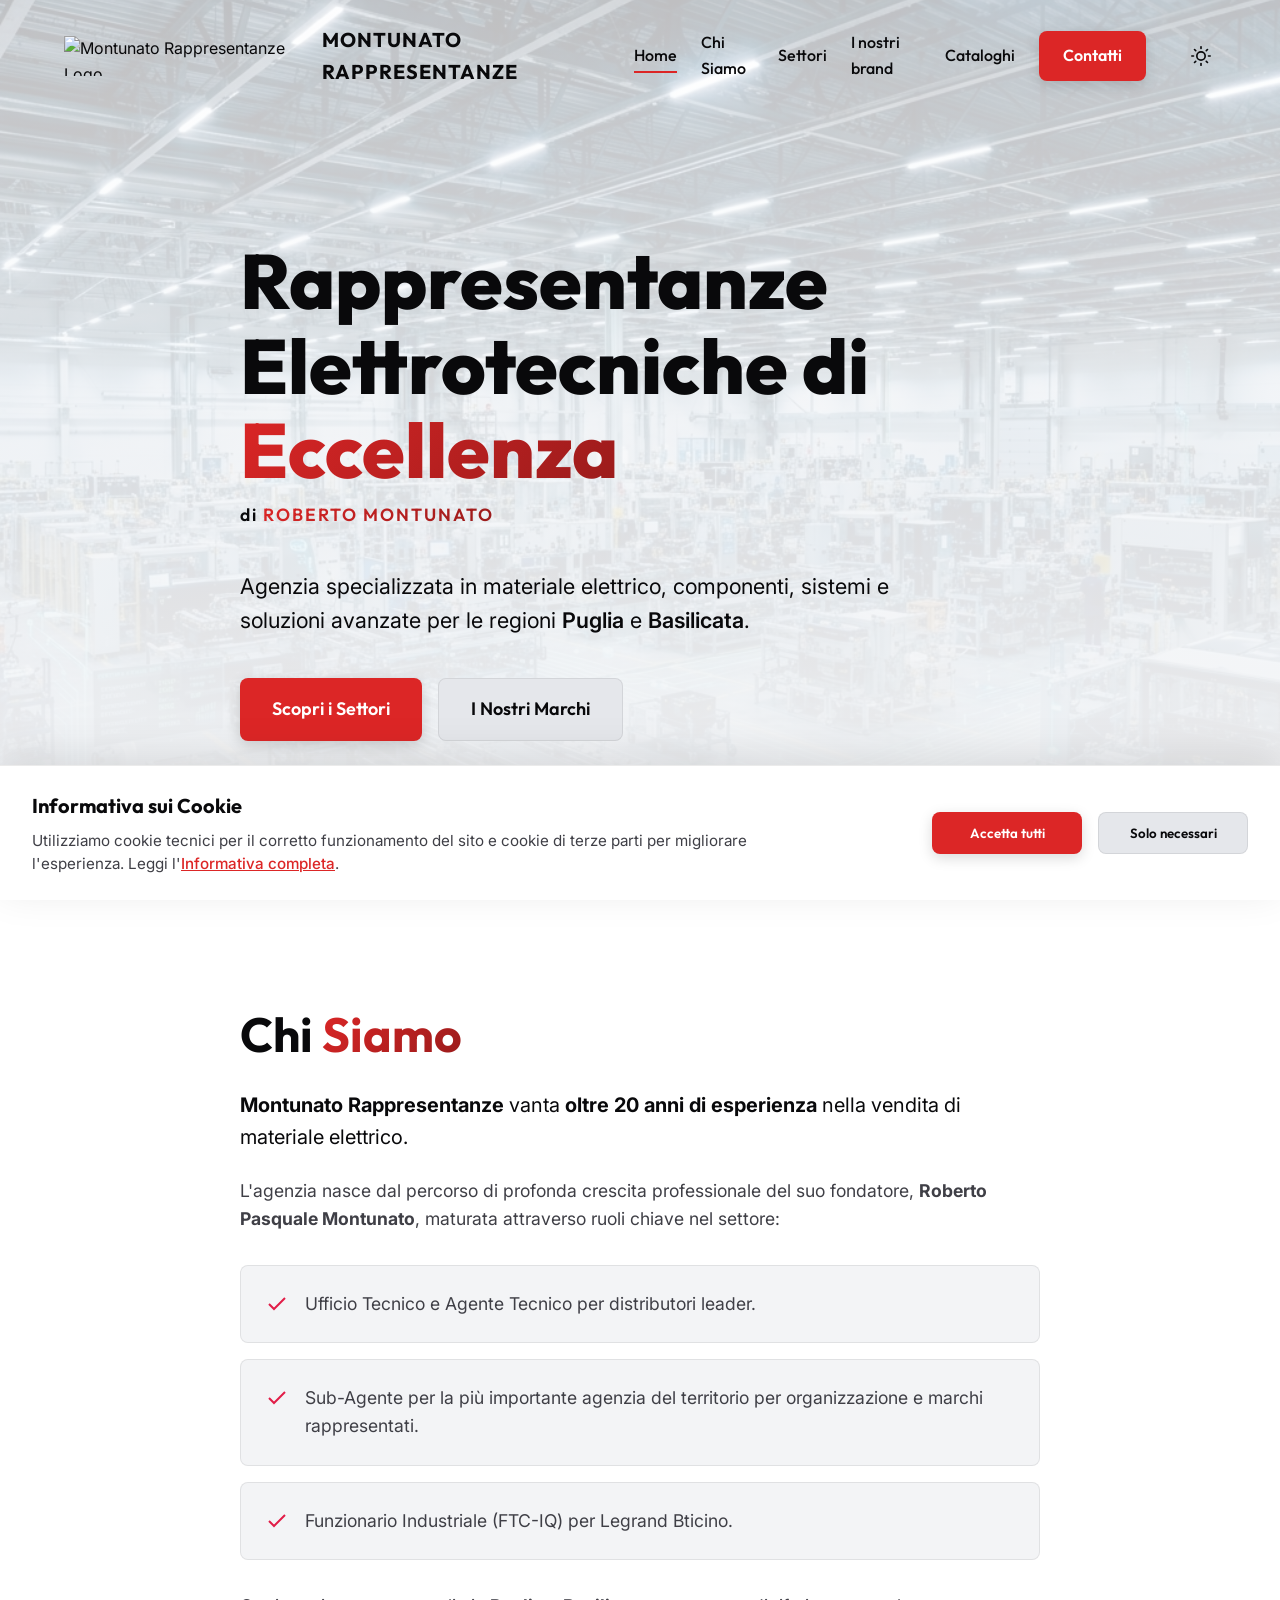
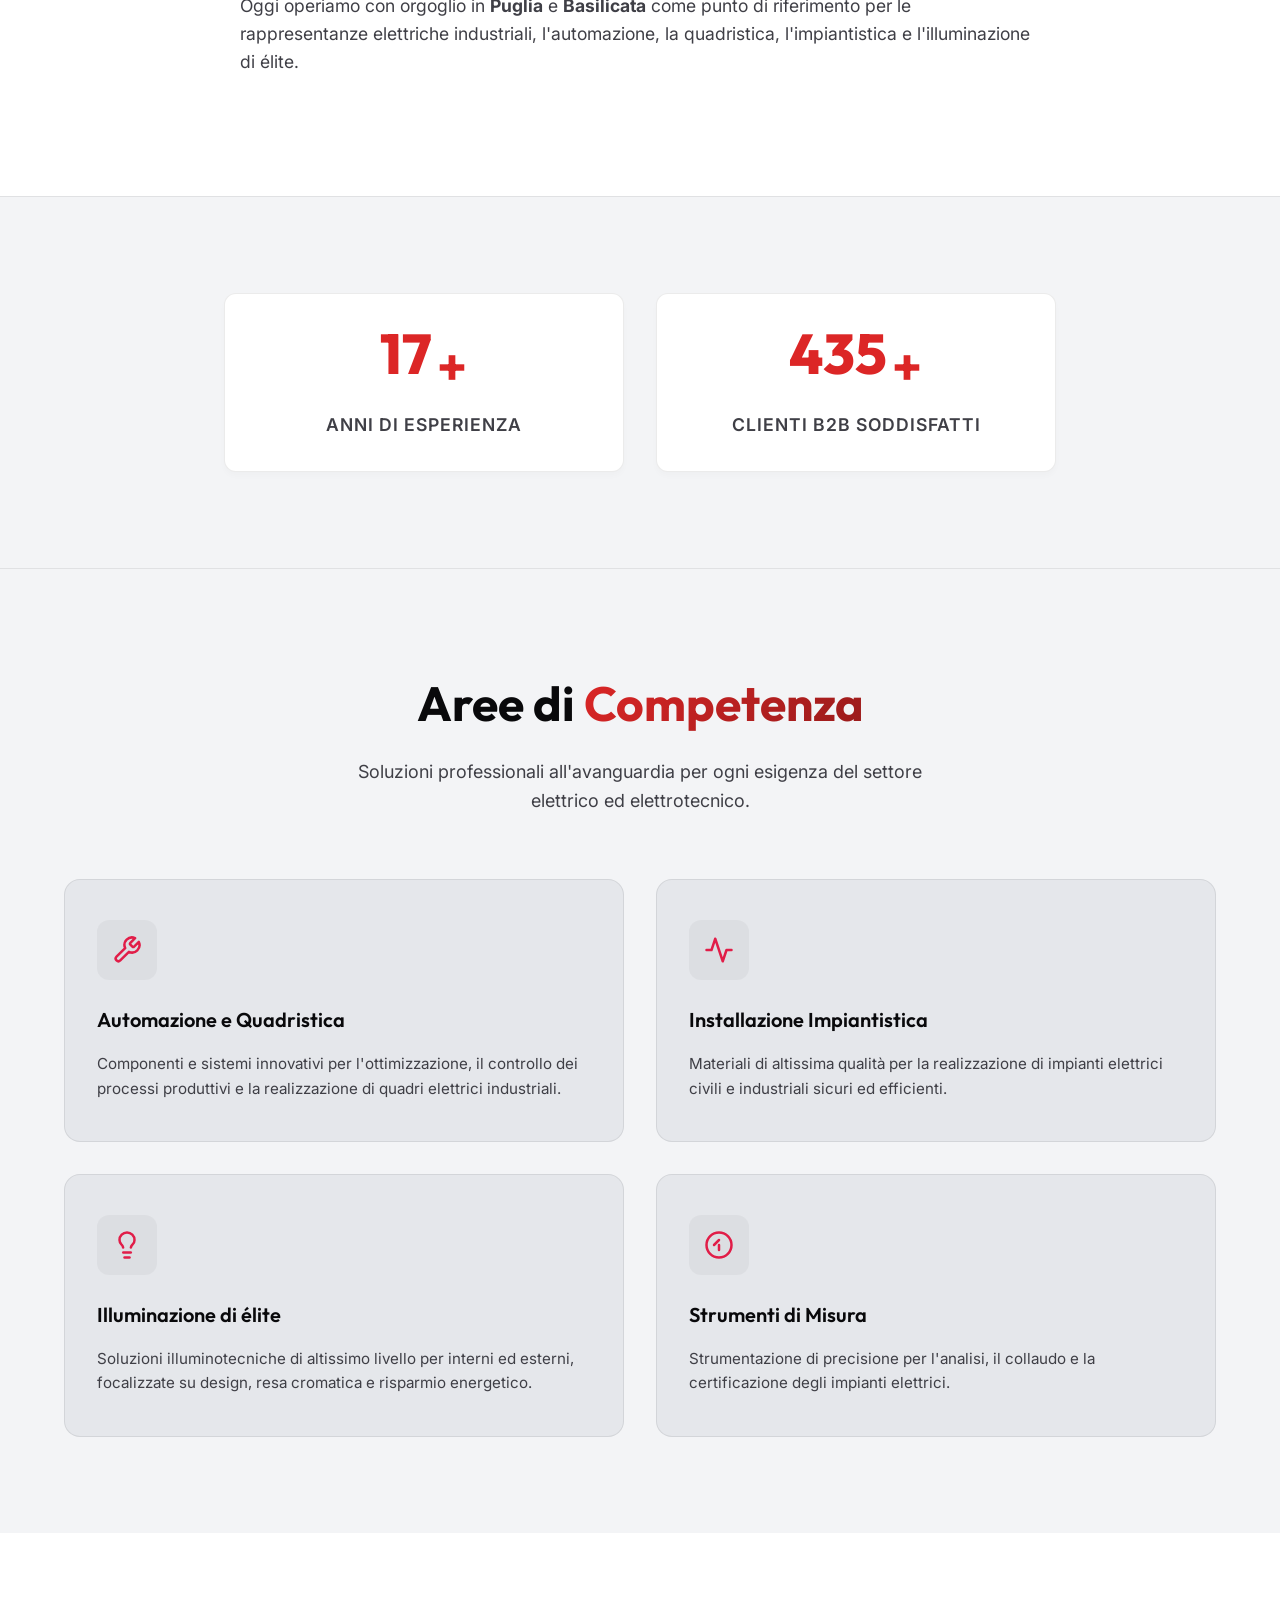
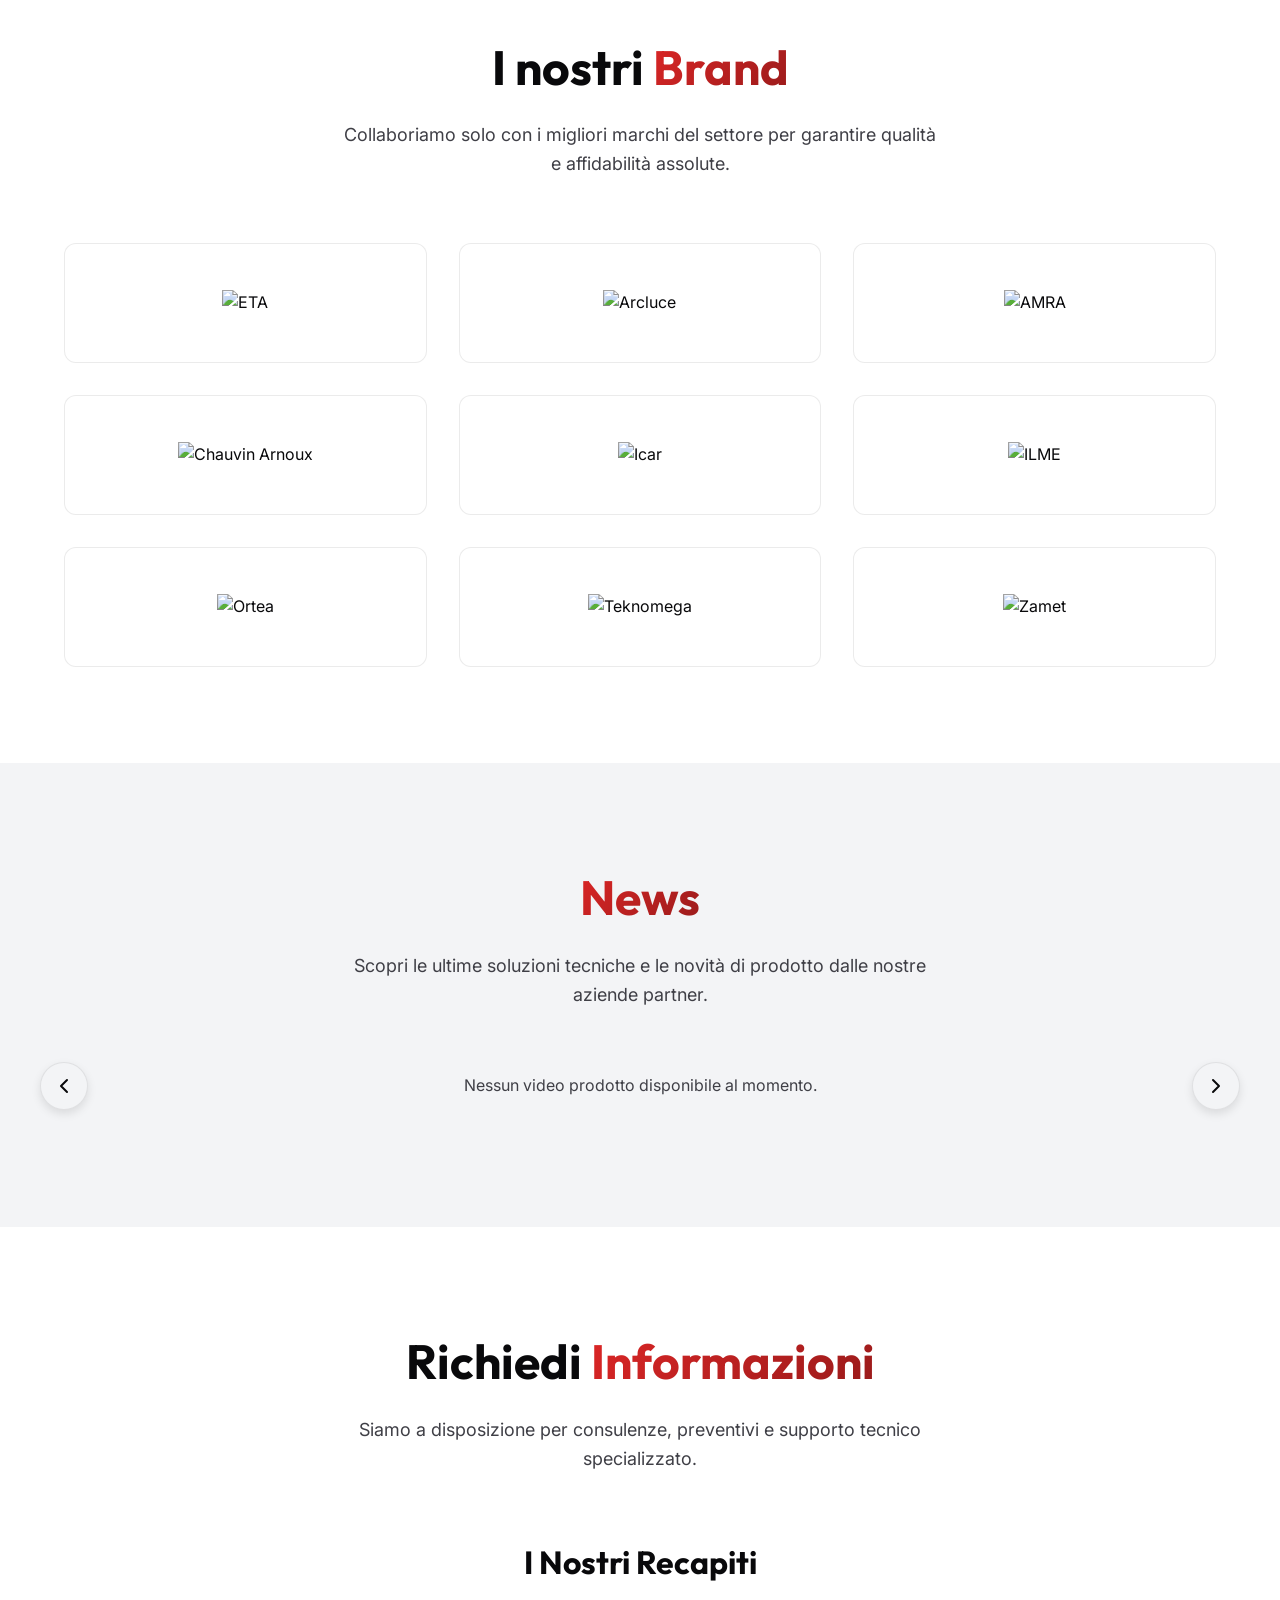
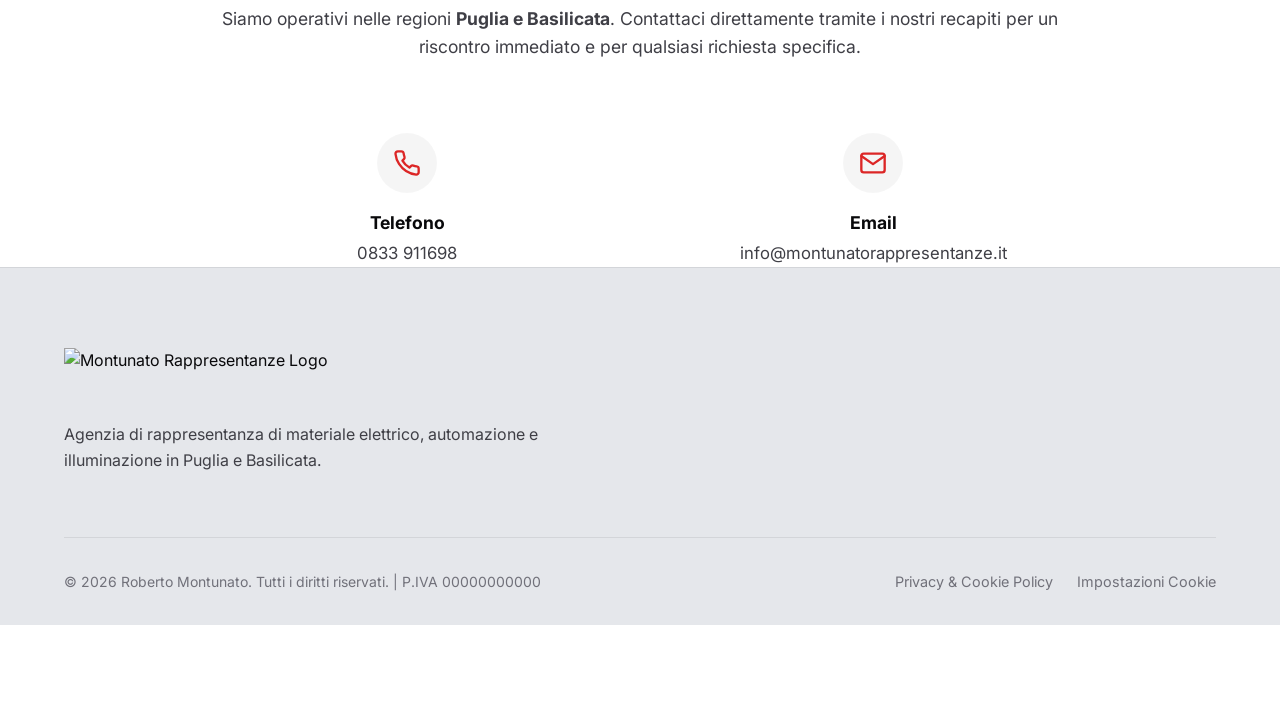
==== commit 8e7124d0: "back to commit 30" ====
--- a/index.html
+++ b/index.html
@@ -40,7 +40,8 @@
                 <a href="brands.html">Cataloghi</a>
                 <a href="#contatti" class="btn-primary">Contatti</a>
                 <button class="theme-toggle" id="theme-toggle" aria-label="Cambia tema chiaro/scuro">
-                    <svg class="lightbulb-icon" xmlns="http://www.w3.org/2000/svg" viewBox="0 0 24 24" fill="currentColor" stroke="currentColor" stroke-width="2" stroke-linecap="round" stroke-linejoin="round"><path d="M15 14c.2-1 .7-1.7 1.5-2.5 1-.9 1.5-2.2 1.5-3.5A6 6 0 0 0 6 8c0 1 .2 2.2 1.5 3.5.7.9 1.2 1.5 1.5 2.5"/><path d="M9 18h6"/><path d="M10 22h4"/></svg>
+                    <svg class="sun-icon" viewBox="0 0 24 24" fill="none" stroke="currentColor" stroke-width="2" stroke-linecap="round" stroke-linejoin="round"><circle cx="12" cy="12" r="5"></circle><line x1="12" y1="1" x2="12" y2="3"></line><line x1="12" y1="21" x2="12" y2="23"></line><line x1="4.22" y1="4.22" x2="5.64" y2="5.64"></line><line x1="18.36" y1="18.36" x2="19.78" y2="19.78"></line><line x1="1" y1="12" x2="3" y2="12"></line><line x1="21" y1="12" x2="23" y2="12"></line><line x1="4.22" y1="19.78" x2="5.64" y2="18.36"></line><line x1="18.36" y1="5.64" x2="19.78" y2="4.22"></line></svg>
+                    <svg class="moon-icon" viewBox="0 0 24 24" fill="none" stroke="currentColor" stroke-width="2" stroke-linecap="round" stroke-linejoin="round"><path d="M21 12.79A9 9 0 1 1 11.21 3 7 7 0 0 0 21 12.79z"></path></svg>
                 </button>
             </nav>
             <button class="mobile-menu-btn" aria-label="Apri menu">
--- a/style.css
+++ b/style.css
@@ -1,34 +1,1107 @@
-@import url('https://fonts.googleapis.com/css2?family=Outfit:wght@300;400;500;600;700;800&family=Inter:wght@400;500;600&display=swap');
-
 /* ==========================================================================
-   CSS Variables & Theming
+   CSS Variables & Design Tokens
    ========================================================================== */
-:root {
-    /* Light Theme (Default) */
-    --bg-primary: #ffffff;
-    --bg-secondary: #f8fafc;
-    --bg-tertiary: #f1f5f9;
+   :root {
+    /* Colors - Modern Light Theme */
+    --bg-primary: #F3F4F6;
+    --bg-secondary: #FFFFFF;
+    --bg-tertiary: #E5E7EB;
     
-    --text-primary: #0f172a;
-    --text-secondary: #475569;
-    --text-muted: #64748b;
+    --text-primary: #09090B;
+    --text-secondary: #3F3F46;
+    --text-muted: #71717A;
     
-    --accent-primary: #DC2626; /* Red */
-    --accent-secondary: #B91C1C; /* Darker Red */
+    --accent-primary: #DC2626;
+    --accent-secondary: #E11D48;
+    --accent-gradient: linear-gradient(135deg, #DC2626 0%, #991B1B 100%);
     
-    --border-color: #e2e8f0;
+    --border-color: rgba(0, 0, 0, 0.08);
+    --glass-bg: rgba(255, 255, 255, 0.85);
+    --glass-border: rgba(0, 0, 0, 0.05);
     
+    /* Typography */
     --font-heading: 'Outfit', sans-serif;
     --font-body: 'Inter', sans-serif;
     
-    --transition-fast: 0.15s ease;
-    --transition-normal: 0.3s ease;
+    /* Spacing */
+    --container-max: 1200px;
+    --padding-section: 6rem 0;
+    
+    /* Transitions */
+    --transition-fast: 0.2s ease;
+    --transition-normal: 0.3s cubic-bezier(0.4, 0, 0.2, 1);
     --transition-slow: 0.5s cubic-bezier(0.4, 0, 0.2, 1);
+}
+
+/* ==========================================================================
+   Reset & Base Styles
+   ========================================================================== */
+* {
+    margin: 0;
+    padding: 0;
+    box-sizing: border-box;
+}
+
+html {
+    scroll-behavior: smooth;
+    font-size: 16px;
+}
+
+body {
+    font-family: var(--font-body);
+    background-color: var(--bg-primary);
+    color: var(--text-primary);
+    line-height: 1.6;
+    overflow-x: hidden;
+    -webkit-font-smoothing: antialiased;
+}
+
+a {
+    text-decoration: none;
+    color: inherit;
+    transition: var(--transition-normal);
+}
+
+ul {
+    list-style: none;
+}
+
+img {
+    max-width: 100%;
+    display: block;
+}
+
+.container {
+    width: 90%;
+    max-width: var(--container-max);
+    margin: 0 auto;
+}
+
+.section-padding {
+    padding: var(--padding-section);
+}
+
+.bg-alt {
+    background-color: var(--bg-secondary);
+}
+
+/* Typography Classes */
+.text-gradient {
+    background: var(--accent-gradient);
+    -webkit-background-clip: text;
+    -webkit-text-fill-color: transparent;
+    background-clip: text;
+}
+
+.section-header {
+    text-align: center;
+    margin-bottom: 4rem;
+}
+
+.section-title {
+    font-family: var(--font-heading);
+    font-size: clamp(2rem, 4vw, 3rem);
+    font-weight: 700;
+    margin-bottom: 1rem;
+}
+
+.section-description {
+    color: var(--text-secondary);
+    font-size: 1.125rem;
+    max-width: 600px;
+    margin: 0 auto;
+}
+
+/* ==========================================================================
+   Buttons
+   ========================================================================== */
+.btn-primary, .btn-secondary {
+    display: inline-flex;
+    align-items: center;
+    justify-content: center;
+    padding: 0.75rem 1.5rem;
+    border-radius: 8px;
+    font-weight: 600;
+    font-family: var(--font-heading);
+    transition: var(--transition-normal);
+    cursor: pointer;
+    border: none;
+}
+
+.btn-primary {
+    background: var(--accent-primary);
+    color: #fff;
+    box-shadow: 0 4px 14px rgba(0, 0, 0, 0.15);
+}
+
+.btn-primary:hover {
+    background: #B91C1C;
+    transform: translateY(-2px);
+    box-shadow: 0 6px 20px rgba(0, 0, 0, 0.2);
+}
+
+.btn-secondary {
+    background: var(--bg-tertiary);
+    color: var(--text-primary);
+    border: 1px solid var(--border-color);
+}
+
+.btn-secondary:hover {
+    background: rgba(255, 255, 255, 0.05);
+    border-color: rgba(255, 255, 255, 0.2);
+    transform: translateY(-2px);
+}
+
+.btn-large {
+    padding: 1rem 2rem;
+    font-size: 1.125rem;
+}
+
+/* ==========================================================================
+   Navbar
+   ========================================================================== */
+.navbar {
+    position: fixed;
+    top: 0;
+    left: 0;
+    width: 100%;
+    z-index: 1000;
+    transition: var(--transition-normal);
+    padding: 1.5rem 0;
+}
+
+.navbar.scrolled {
+    padding: 1rem 0;
+    background: var(--glass-bg);
+    backdrop-filter: blur(12px);
+    -webkit-backdrop-filter: blur(12px);
+    border-bottom: 1px solid var(--glass-border);
+}
+
+.nav-container {
+    display: flex;
+    justify-content: space-between;
+    align-items: center;
+}
+
+.logo {
+    display: flex;
+    align-items: center;
+}
+
+.logo-img {
+    height: 40px;
+    object-fit: contain;
+    transition: var(--transition-normal);
+}
+
+.logo:hover .logo-img {
+    filter: drop-shadow(0 0 10px rgba(0, 0, 0, 0.2));
+    transform: scale(1.05);
+}
+
+.nav-links {
+    display: flex;
+    align-items: center;
+    gap: 1.5rem;
+}
+
+.nav-links a:not(.btn-primary) {
+    font-family: var(--font-heading);
+    font-weight: 500;
+    font-size: 1rem;
+    color: var(--text-primary);
+    position: relative;
+}
+
+.nav-links a:not(.btn-primary)::after {
+    content: '';
+    position: absolute;
+    bottom: -4px;
+    left: 0;
+    width: 0;
+    height: 2px;
+    background: var(--accent-primary);
+    transition: var(--transition-fast);
+}
+
+.nav-links a:not(.btn-primary):hover::after,
+.nav-links a.active::after {
+    width: 100%;
+}
+
+.mobile-menu-btn {
+    display: none;
+    background: none;
+    border: none;
+    cursor: pointer;
+    flex-direction: column;
+    gap: 6px;
+    padding: 0.5rem;
+}
+
+.mobile-menu-btn span {
+    display: block;
+    width: 24px;
+    height: 2px;
+    background-color: var(--text-primary);
+    transition: var(--transition-normal);
+}
+
+/* ==========================================================================
+   Hero Section
+   ========================================================================== */
+.hero {
+    position: relative;
+    min-height: 100vh;
+    display: flex;
+    align-items: center;
+    padding-top: 80px;
+    overflow: hidden;
+}
+
+.hero-background {
+    position: absolute;
+    top: 0;
+    left: 0;
+    width: 100%;
+    height: 100%;
+    z-index: -2;
+    background-image: url('images/hero_enhanced_bg.png');
+    background-size: cover;
+    background-position: center 40%;
+    background-repeat: no-repeat;
+}
+
+.hero-overlay {
+    position: absolute;
+    top: 0;
+    left: 0;
+    width: 100%;
+    height: 100%;
+    z-index: -1;
+    background: linear-gradient(to bottom, rgba(255, 255, 255, 0.75), var(--bg-primary));
+}
+
+.hero-content {
+    max-width: 800px;
+}
+
+.subtitle {
+    font-family: var(--font-heading);
+    font-size: 1.25rem;
+    font-weight: 500;
+    color: var(--accent-secondary);
+    text-transform: uppercase;
+    letter-spacing: 2px;
+    margin-bottom: 1rem;
+    text-shadow: none;
+    opacity: 0;
+    transform: translateY(20px);
+    animation: fadeUp 0.8s forwards 0.2s;
+}
+
+.hero .title {
+    font-family: var(--font-heading);
+    font-size: clamp(3rem, 6vw, 5rem);
+    font-weight: 800;
+    line-height: 1.1;
+    margin-bottom: 1.5rem;
+    text-shadow: none;
+    opacity: 0;
+    transform: translateY(20px);
+    animation: fadeUp 0.8s forwards 0.4s;
+}
+
+.hero .description {
+    font-size: clamp(1.125rem, 2vw, 1.35rem);
+    color: var(--text-primary);
+    margin-bottom: 2.5rem;
+    max-width: 650px;
+    text-shadow: none;
+    opacity: 0;
+    transform: translateY(20px);
+    animation: fadeUp 0.8s forwards 0.6s;
+}
+
+.hero .description strong {
+    color: var(--text-primary);
+    font-weight: 600;
+}
+
+.hero-actions {
+    display: flex;
+    gap: 1rem;
+    opacity: 0;
+    transform: translateY(20px);
+    animation: fadeUp 0.8s forwards 0.8s;
+}
+
+@keyframes fadeUp {
+    to {
+        opacity: 1;
+        transform: translateY(0);
+    }
+}
+
+/* ==========================================================================
+   About Section
+   ========================================================================== */
+.about-content {
+    max-width: 800px;
+    margin: 0 auto;
+}
+
+.about-text-lead {
+    font-size: 1.25rem;
+    color: var(--text-primary);
+    margin-bottom: 1.5rem;
+}
+
+.about-text {
+    font-size: 1.1rem;
+    color: var(--text-secondary);
+    margin-bottom: 1.5rem;
+}
+
+.about-list {
+    margin: 2rem 0;
+    display: flex;
+    flex-direction: column;
+    gap: 1rem;
+}
+
+.about-list li {
+    display: flex;
+    align-items: flex-start;
+    gap: 1rem;
+    font-size: 1.1rem;
+    color: var(--text-secondary);
+    background: var(--bg-primary);
+    padding: 1.5rem;
+    border-radius: 8px;
+    border: 1px solid var(--border-color);
+}
+
+.about-list svg {
+    width: 24px;
+    height: 24px;
+    flex-shrink: 0;
+    margin-top: 2px;
+}
+
+/* ==========================================================================
+   Sectors Section
+   ========================================================================== */
+.sectors-grid {
+    display: grid;
+    grid-template-columns: repeat(2, 1fr);
+    gap: 2rem;
+}
+
+.sector-card {
+    background: var(--bg-tertiary);
+    border: 1px solid var(--border-color);
+    border-radius: 16px;
+    padding: 2.5rem 2rem;
+    transition: var(--transition-normal);
+    position: relative;
+    overflow: hidden;
+    z-index: 1;
+}
+
+.sector-card::before {
+    content: '';
+    position: absolute;
+    top: 0;
+    left: 0;
+    width: 100%;
+    height: 100%;
+    background: #000;
+    opacity: 0;
+    z-index: -1;
+    transition: var(--transition-normal);
+}
+
+/* ---------------- LIGHT MODE HOVER ---------------- */
+body:not(.dark-theme) .sector-card:hover {
+    transform: translateY(-10px);
+    background: var(--accent-gradient);
+    border-color: var(--accent-primary);
+    box-shadow: 0 15px 35px rgba(220, 38, 38, 0.3), 0 0 20px rgba(220, 38, 38, 0.15);
+}
+
+body:not(.dark-theme) .sector-card:hover h3,
+body:not(.dark-theme) .sector-card:hover p {
+    color: #ffffff;
+}
+
+body:not(.dark-theme) .sector-card:hover .icon-wrapper {
+    background: #ffffff;
+    box-shadow: 0 5px 15px rgba(0,0,0,0.2);
+}
+
+/* ---------------- DARK MODE HOVER ---------------- */
+body.dark-theme .sector-card:hover {
+    transform: translateY(-10px);
+    border-color: rgba(255, 255, 255, 0.8);
+    box-shadow: 0 10px 30px rgba(0, 0, 0, 0.2), 0 0 20px rgba(255, 255, 255, 0.4);
+    background: var(--bg-primary);
+}
+
+.sector-card:hover::before {
+    opacity: 0.05;
+}
+
+.icon-wrapper {
+    width: 60px;
+    height: 60px;
+    background: rgba(0, 0, 0, 0.04);
+    border-radius: 12px;
+    display: flex;
+    align-items: center;
+    justify-content: center;
+    margin-bottom: 1.5rem;
+    color: var(--accent-secondary);
+}
+
+.icon-wrapper svg {
+    width: 30px;
+    height: 30px;
+}
+
+.sector-card h3 {
+    font-family: var(--font-heading);
+    font-size: 1.25rem;
+    font-weight: 600;
+    margin-bottom: 1rem;
+}
+
+.sector-card p {
+    color: var(--text-secondary);
+    font-size: 0.95rem;
+}
+
+/* ==========================================================================
+   Brands Section
+   ========================================================================== */
+.brands-grid {
+    display: grid;
+    grid-template-columns: repeat(3, 1fr);
+    gap: 2rem;
+    align-items: center;
+}
+
+.brand-card {
+    background: #ffffff;
+    border: 1px solid var(--border-color);
+    border-radius: 12px;
+    padding: 2rem;
+    display: flex;
+    align-items: center;
+    justify-content: center;
+    height: 120px;
+    transition: var(--transition-normal);
+}
+
+.brand-card img {
+    max-height: 60px;
+    max-width: 100%;
+    object-fit: contain;
+    transition: var(--transition-normal);
+}
+
+.brand-card:hover {
+    border-color: var(--accent-primary);
+    transform: scale(1.05);
+}
+
+.brand-card:hover img {
+    transform: scale(1.05);
+}
+
+/* ==========================================================================
+   Footer
+   ========================================================================== */
+.footer {
+    background: var(--bg-tertiary);
+    padding: 5rem 0 2rem;
+    border-top: 1px solid var(--border-color);
+}
+
+.footer-grid {
+    display: grid;
+    grid-template-columns: 1fr 1fr;
+    gap: 4rem;
+    margin-bottom: 4rem;
+}
+
+.footer-logo {
+    margin-bottom: 1.5rem;
+    display: inline-block;
+}
+
+.footer-logo .logo-img {
+    height: 50px;
+}
+
+.footer-desc {
+    color: var(--text-secondary);
+    max-width: 400px;
+}
+
+.footer-title {
+    font-family: var(--font-heading);
+    font-size: 1.25rem;
+    margin-bottom: 1.5rem;
+    color: var(--text-primary);
+}
+
+.contact-list {
+    display: flex;
+    flex-direction: column;
+    gap: 1rem;
+}
+
+.contact-list li {
+    display: flex;
+    align-items: center;
+    gap: 1rem;
+    color: var(--text-secondary);
+}
+
+.contact-list svg {
+    width: 20px;
+    height: 20px;
+    color: var(--accent-secondary);
+}
+
+.footer-bottom {
+    text-align: center;
+    padding-top: 2rem;
+    border-top: 1px solid var(--border-color);
+    color: var(--text-muted);
+    font-size: 0.875rem;
+}
+
+/* ==========================================================================
+   Responsive
+   ========================================================================== */
+@media (max-width: 768px) {
+    .sectors-grid {
+        grid-template-columns: 1fr;
+    }
+
+    .nav-links {
+        position: fixed;
+        top: 0;
+        right: -100%;
+        width: 100%;
+        height: 100vh;
+        background: var(--bg-secondary);
+        flex-direction: column;
+        justify-content: center;
+        transition: var(--transition-normal);
+        z-index: 999;
+    }
+
+    .nav-links.active {
+        right: 0;
+    }
+
+    .mobile-menu-btn {
+        display: flex;
+        z-index: 1000;
+    }
+
+    .mobile-menu-btn.active span:nth-child(1) {
+        transform: translateY(8px) rotate(45deg);
+    }
+
+    .mobile-menu-btn.active span:nth-child(2) {
+        opacity: 0;
+    }
+
+    .mobile-menu-btn.active span:nth-child(3) {
+        transform: translateY(-8px) rotate(-45deg);
+    }
+
+    .hero-actions {
+        flex-direction: column;
+    }
+
+    .footer-grid {
+        grid-template-columns: 1fr;
+        gap: 2rem;
+    }
     
+    .brands-grid {
+        grid-template-columns: repeat(2, 1fr);
+    }
+}
+
+@media (max-width: 480px) {
+    .brands-grid {
+        grid-template-columns: 1fr;
+    }
+}
+
+/* Cataloghi Section */
+.cataloghi-grid {
+    display: grid;
+    grid-template-columns: repeat(auto-fill, minmax(300px, 1fr));
+    gap: 2rem;
+    margin-top: 3rem;
+}
+
+.catalog-card {
+    background: var(--bg-secondary);
+    border: 1px solid var(--border-color);
+    border-radius: 12px;
+    padding: 1.5rem;
+    display: flex;
+    flex-direction: column;
+    gap: 1rem;
+    transition: var(--transition-normal);
+    position: relative;
+    overflow: hidden;
+}
+
+.catalog-card::before {
+    content: '';
+    position: absolute;
+    top: 0;
+    left: 0;
+    width: 4px;
+    height: 100%;
+    background: var(--accent-primary);
+    transform: scaleY(0);
+    transform-origin: bottom;
+    transition: var(--transition-normal);
+}
+
+.catalog-card:hover {
+    transform: translateY(-5px);
+    border-color: var(--accent-primary);
+    box-shadow: 0 10px 30px rgba(0, 0, 0, 0.5);
+}
+
+.catalog-card:hover::before {
+    transform: scaleY(1);
+}
+
+.catalog-icon {
+    color: var(--accent-primary);
+    background: rgba(0, 0, 0, 0.04);
+    width: 60px;
+    height: 60px;
+    border-radius: 12px;
+    display: flex;
+    align-items: center;
+    justify-content: center;
+    margin-bottom: 0.5rem;
+}
+
+.catalog-company {
+    font-size: 0.875rem;
+    color: var(--text-muted);
+    text-transform: uppercase;
+    letter-spacing: 1px;
+    display: block;
+    margin-bottom: 0.25rem;
+}
+
+.catalog-name {
+    font-size: 1.25rem;
+    color: var(--text-primary);
+    margin-bottom: 0.5rem;
+}
+
+.catalog-size {
+    font-size: 0.875rem;
+    color: var(--text-secondary);
+}
+
+.catalog-actions {
+    margin-top: auto;
+    padding-top: 1rem;
+    border-top: 1px solid var(--border-color);
+    display: flex;
+    gap: 1rem;
+}
+
+.catalog-actions .btn-outline {
+    flex: 1;
+    text-align: center;
+    padding: 0.5rem;
+    text-decoration: none;
+}
+.catalog-actions .btn-outline:hover {
+    background: var(--accent-primary);
+    color: white;
+}
+
+/* Nuovi stili per la gerarchia dei cataloghi per azienda */
+.company-catalog-section {
+    margin-bottom: 4rem;
+    padding-bottom: 2rem;
+    border-bottom: 1px solid var(--border-color);
+}
+
+.company-catalog-section:last-child {
+    border-bottom: none;
+}
+
+.company-section-title {
+    font-family: var(--font-heading);
+    font-size: 2rem;
+    color: var(--accent-secondary);
+    margin-bottom: 1.5rem;
+    display: inline-block;
+    border-bottom: 2px solid var(--accent-primary);
+    padding-bottom: 0.5rem;
+}
+
+.text-gradient-dark {
+    color: #7A0000;
+}
+
+.logo {
+    gap: 1rem;
+    text-decoration: none;
+}
+
+.logo-text {
+    font-family: var(--font-heading);
+    font-size: 1.25rem;
+    font-weight: 700;
+    color: var(--text-primary);
+    text-transform: uppercase;
+    letter-spacing: 1px;
+    display: none; /* Hidden on very small screens, visible on tablet+ */
+}
+
+@media (min-width: 768px) {
+    .logo-text {
+        display: block;
+    }
+}
+
+.subtitle-below {
+    font-family: var(--font-heading);
+    font-size: 1.1rem;
+    font-weight: 600;
+    color: var(--accent-secondary);
+    text-transform: uppercase;
+    letter-spacing: 2px;
+    margin-top: -1rem;
+    margin-bottom: 2.5rem;
+    opacity: 0;
+    transform: translateY(20px);
+    animation: fadeUp 0.8s forwards 0.5s;
+}
+
+/* Nuova Griglia Brands Esterni */
+.brands-external-grid {
+    display: grid;
+    grid-template-columns: repeat(auto-fill, minmax(280px, 1fr));
+    gap: 2rem;
+}
+
+.brand-ext-card {
+    background: var(--bg-secondary);
+    border: 1px solid var(--border-color);
+    border-radius: 12px;
+    padding: 2rem;
+    display: flex;
+    flex-direction: column;
+    align-items: center;
+    justify-content: space-between;
+    text-decoration: none;
+    transition: var(--transition-normal);
+    position: relative;
+    overflow: hidden;
+    height: 250px;
+}
+
+.brand-ext-card::after {
+    content: '';
+    position: absolute;
+    bottom: 0;
+    left: 0;
+    width: 100%;
+    height: 4px;
+    background: var(--accent-gradient);
+    transform: scaleX(0);
+    transform-origin: center;
+    transition: var(--transition-normal);
+}
+
+.brand-ext-card:hover {
+    transform: translateY(-5px);
+    border-color: var(--accent-primary);
+    box-shadow: 0 10px 30px rgba(0, 0, 0, 0.08);
+}
+
+.brand-ext-card:hover::after {
+    transform: scaleX(1);
+}
+
+.brand-ext-logo {
+    flex: 1;
+    display: flex;
+    align-items: center;
+    justify-content: center;
+    width: 100%;
+}
+
+.brand-ext-logo img {
+    max-width: 150px;
+    max-height: 80px;
+    object-fit: contain;
+    transition: var(--transition-normal);
+}
+
+.brand-ext-card:hover .brand-ext-logo img {
+    transform: scale(1.05);
+}
+
+.brand-ext-action {
+    display: flex;
+    align-items: center;
+    justify-content: center;
+    gap: 0.5rem;
+    color: var(--text-secondary);
+    font-weight: 600;
+    font-size: 0.9rem;
+    margin-top: 1.5rem;
+    transition: var(--transition-normal);
+}
+
+.brand-ext-card:hover .brand-ext-action {
+    color: var(--accent-primary);
+}
+
+.brand-ext-action svg {
+    transition: var(--transition-normal);
+}
+
+.brand-ext-card:hover .brand-ext-action svg {
+    transform: translateX(4px) translateY(-4px);
+}
+
+/* Stats Section */
+.stats {
+    background: var(--bg-primary);
+    border-top: 1px solid var(--border-color);
+    border-bottom: 1px solid var(--border-color);
+}
+
+.stats-grid {
+    display: grid;
+    grid-template-columns: repeat(auto-fit, minmax(200px, 1fr));
+    gap: 2rem;
+    text-align: center;
+}
+
+.stat-item {
+    padding: 2rem;
+    background: var(--bg-secondary);
+    border-radius: 12px;
+    box-shadow: 0 4px 6px rgba(0,0,0,0.02);
+    border: 1px solid var(--border-color);
+    transition: transform 0.3s ease;
+}
+
+.stat-item:hover {
+    transform: translateY(-5px);
+}
+
+.stat-number {
+    font-size: 3.5rem;
+    font-weight: 800;
+    font-family: var(--font-heading);
+    color: var(--accent-primary);
+    display: inline-block;
+    line-height: 1;
+}
+
+.stat-plus {
+    font-size: 3rem;
+    font-weight: 800;
+    color: var(--accent-primary);
+    vertical-align: top;
+}
+
+.stat-label {
+    margin-top: 0.5rem;
+    font-size: 1.1rem;
+    font-weight: 600;
+    color: var(--text-secondary);
+    text-transform: uppercase;
+    letter-spacing: 1px;
+}
+
+/* Premium Contact Section */
+.contact-grid {
+    display: grid;
+    grid-template-columns: 1fr 1.5fr;
+    gap: 4rem;
+    align-items: flex-start;
+}
+
+@media (max-width: 992px) {
+    .contact-grid {
+        grid-template-columns: 1fr;
+        gap: 3rem;
+    }
+}
+
+.contact-info-panel h3 {
+    font-size: 2rem;
+    margin-bottom: 1rem;
+    font-family: var(--font-heading);
+}
+
+.contact-info-panel p {
+    color: var(--text-secondary);
+    margin-bottom: 2rem;
+    font-size: 1.1rem;
+}
+
+.contact-list-large {
+    list-style: none;
+    display: flex;
+    flex-direction: column;
+    gap: 2rem;
+}
+
+.contact-list-large li {
+    display: flex;
+    align-items: center;
+    gap: 1.5rem;
+}
+
+.icon-circle {
+    width: 60px;
+    height: 60px;
+    background: rgba(0, 0, 0, 0.04);
+    border-radius: 50%;
+    display: flex;
+    align-items: center;
+    justify-content: center;
+    color: var(--accent-primary);
+}
+
+.icon-circle svg {
+    width: 28px;
+    height: 28px;
+}
+
+.contact-list-large strong {
+    display: block;
+    font-size: 1.1rem;
+    margin-bottom: 0.2rem;
+}
+
+.contact-list-large span {
+    color: var(--text-secondary);
+    font-size: 1.05rem;
+}
+
+/* Premium Form */
+.premium-form {
+    background: var(--bg-primary);
+    padding: 3rem;
+    border-radius: 16px;
+    box-shadow: 0 15px 35px rgba(0,0,0,0.05);
+    border: 1px solid var(--border-color);
+}
+
+.form-row {
+    display: grid;
+    grid-template-columns: 1fr 1fr;
+    gap: 1.5rem;
+}
+
+@media (max-width: 768px) {
+    .form-row {
+        grid-template-columns: 1fr;
+    }
+    .premium-form {
+        padding: 2rem;
+    }
+}
+
+.form-group {
+    margin-bottom: 1.5rem;
+}
+
+.form-group label {
+    display: block;
+    margin-bottom: 0.5rem;
+    font-weight: 600;
+    color: var(--text-primary);
+}
+
+.form-group input,
+.form-group textarea {
+    width: 100%;
+    padding: 1rem 1.25rem;
+    border: 1px solid var(--border-color);
+    border-radius: 8px;
+    background: var(--bg-secondary);
+    color: var(--text-primary);
+    font-family: inherit;
+    font-size: 1rem;
+    transition: var(--transition-normal);
+}
+
+.form-group input:focus,
+.form-group textarea:focus {
+    outline: none;
+    border-color: var(--text-primary);
+    box-shadow: 0 0 0 4px rgba(0, 0, 0, 0.05);
+}
+
+.btn-submit {
+    width: 100%;
+    padding: 1.25rem;
+    font-size: 1.1rem;
+    margin-top: 1rem;
+}
+
+
+
+/* Reveal Animations */
+.reveal {
+    opacity: 0;
+    transform: translateY(40px);
+    transition: opacity 0.8s cubic-bezier(0.16, 1, 0.3, 1), transform 0.8s cubic-bezier(0.16, 1, 0.3, 1);
+}
+
+.reveal.active {
+    opacity: 1;
+    transform: translateY(0);
+}
+
+/* Ottimizzazione Layout 2 Contatori */
+.stats-grid-two {
+    grid-template-columns: repeat(2, minmax(200px, 400px));
+    justify-content: center;
+}
+@media (max-width: 550px) {
+    .stats-grid-two {
+        grid-template-columns: 1fr;
+    }
+}
+
+/* Update variables for better glassmorphism */
+:root {
     --glass-bg: rgba(255, 255, 255, 0.85);
     --glass-border: rgba(0, 0, 0, 0.05);
 }
-
+
 
 /* ==========================================================================
    Theme Toggle Button & Dark Mode Variables
@@ -58,10 +1131,8 @@
     transition: var(--transition-normal);
 }
 
-.theme-toggle .lightbulb-icon {
-    fill: #EAB308;
-    color: #EAB308;
-    transition: fill 0.3s ease, color 0.3s ease;
+.theme-toggle .moon-icon {
+    display: none;
 }
 
 /* Dark Theme Variables */
@@ -87,9 +1158,12 @@
     background: rgba(255, 255, 255, 0.1);
 }
 
-body.dark-theme .theme-toggle .lightbulb-icon {
-    fill: transparent;
-    color: var(--text-primary);
+body.dark-theme .theme-toggle .sun-icon {
+    display: none;
+}
+
+body.dark-theme .theme-toggle .moon-icon {
+    display: block;
 }
 
 body.dark-theme .hero-overlay {
@@ -104,705 +1178,235 @@
 
 /* Glow Effect in Dark Mode */
 body.dark-theme .btn-primary {
-    box-shadow: 0 4px 15px rgba(220, 38, 38, 0.3);
-}
-
+    box-shadow: 0 0 15px rgba(220, 38, 38, 0.4);
+}
 body.dark-theme .btn-primary:hover {
-    box-shadow: 0 6px 20px rgba(220, 38, 38, 0.4);
-}
-
+    box-shadow: 0 0 25px rgba(220, 38, 38, 0.6);
+}
+
+body.dark-theme .logo-img {
+    filter: drop-shadow(0 0 8px rgba(255, 255, 255, 0.2));
+}
 
 /* ==========================================================================
-   Reset & Base Styles
+   Spotlight Effect (Lighting Theme)
    ========================================================================== */
-* {
-    margin: 0;
-    padding: 0;
-    box-sizing: border-box;
-}
-
-html {
-    scroll-behavior: smooth;
-    scroll-padding-top: 80px; /* Offset for fixed navbar */
-}
-
-body {
-    font-family: var(--font-body);
-    color: var(--text-primary);
-    background-color: var(--bg-primary);
-    line-height: 1.6;
-    overflow-x: hidden;
-    transition: background-color var(--transition-normal), color var(--transition-normal);
-}
-
-a {
-    text-decoration: none;
-    color: inherit;
-    transition: var(--transition-fast);
-}
-
-ul {
-    list-style: none;
-}
-
-img {
-    max-width: 100%;
-    height: auto;
-    display: block;
-}
-
-.container {
-    max-width: 1280px;
-    margin: 0 auto;
-    padding: 0 1.5rem;
-}
-
-.section-padding {
-    padding: 6rem 0;
-}
-
-.bg-alt {
-    background-color: var(--bg-secondary);
-}
-
-.text-gradient {
-    background: linear-gradient(135deg, var(--accent-primary) 0%, var(--accent-secondary) 100%);
-    -webkit-background-clip: text;
-    -webkit-text-fill-color: transparent;
-    background-clip: text;
-}
-
-/* ==========================================================================
-   Typography
-   ========================================================================== */
-h1, h2, h3, h4, h5, h6 {
-    font-family: var(--font-heading);
-    line-height: 1.2;
-    color: var(--text-primary);
-}
-
-.title {
-    font-size: clamp(2.5rem, 5vw, 4rem);
-    font-weight: 800;
-    letter-spacing: -0.02em;
-    margin-bottom: 1.5rem;
-}
-
-.section-title {
-    font-family: var(--font-heading);
-    font-size: clamp(2rem, 4vw, 3rem);
-    font-weight: 700;
-    margin-bottom: 1rem;
-}
-
-.section-description {
-    color: var(--text-secondary);
-    font-size: 1.125rem;
-    max-width: 600px;
-    margin: 0 auto;
-}
-
-/* ==========================================================================
-   Buttons
-   ========================================================================== */
-.btn-primary, .btn-secondary {
-    display: inline-flex;
-    align-items: center;
-    justify-content: center;
-    padding: 0.75rem 1.5rem;
-    border-radius: 8px;
-    font-weight: 600;
-    font-family: var(--font-heading);
-    transition: var(--transition-normal);
-    cursor: pointer;
-    border: none;
-}
-
-.btn-primary {
-    background: var(--accent-primary);
-    color: #fff;
-    box-shadow: 0 4px 14px rgba(0, 0, 0, 0.15);
-}
-
-.btn-primary:hover {
-    background: #B91C1C;
-    transform: translateY(-2px);
-    box-shadow: 0 6px 20px rgba(0, 0, 0, 0.2);
-}
-
-.btn-secondary {
-    background: var(--bg-tertiary);
-    color: var(--text-primary);
-    border: 1px solid var(--border-color);
-}
-
-.btn-secondary:hover {
-    background: rgba(255, 255, 255, 0.05);
-    border-color: rgba(255, 255, 255, 0.2);
-    transform: translateY(-2px);
-}
-
-.btn-large {
-    padding: 1rem 2rem;
-    font-size: 1.125rem;
-}
-
-/* ==========================================================================
-   Navbar
-   ========================================================================== */
-.navbar {
-    position: fixed;
-    top: 0;
-    left: 0;
-    width: 100%;
-    z-index: 1000;
-    transition: var(--transition-normal);
-    padding: 1.5rem 0;
-}
-
-.navbar.scrolled {
-    padding: 1rem 0;
-    background: var(--glass-bg);
-    backdrop-filter: blur(12px);
-    -webkit-backdrop-filter: blur(12px);
-    border-bottom: 1px solid var(--glass-border);
-}
-
-.nav-container {
-    display: flex;
-    justify-content: space-between;
-    align-items: center;
-}
-
-.logo {
-    display: flex;
-    align-items: center;
-}
-
-.logo-img {
-    height: 40px;
-    object-fit: contain;
-    transition: var(--transition-normal);
-}
-
-.logo:hover .logo-img {
-    filter: drop-shadow(0 0 10px rgba(0, 0, 0, 0.2));
-    transform: scale(1.05);
-}
-
-.nav-links {
-    display: flex;
-    align-items: center;
-    gap: 1.5rem;
-}
-
-.nav-links a:not(.btn-primary) {
-    font-family: var(--font-heading);
-    font-weight: 500;
-    font-size: 1rem;
-    color: var(--text-primary);
-    position: relative;
-}
-
-.nav-links a:not(.btn-primary)::after {
-    content: '';
-    position: absolute;
-    bottom: -4px;
-    left: 0;
-    width: 0;
-    height: 2px;
-    background: var(--accent-primary);
-    transition: var(--transition-fast);
-}
-
-.nav-links a:not(.btn-primary):hover::after,
-.nav-links a.active::after {
-    width: 100%;
-}
-
-.mobile-menu-btn {
-    display: none;
-    background: none;
-    border: none;
-    cursor: pointer;
-    flex-direction: column;
-    gap: 6px;
-    padding: 0.5rem;
-}
-
-.mobile-menu-btn span {
-    display: block;
-    width: 24px;
-    height: 2px;
-    background-color: var(--text-primary);
-    transition: var(--transition-normal);
-}
-
-/* ==========================================================================
-   Hero Section
-   ========================================================================== */
-.hero {
-    position: relative;
-    min-height: 100vh;
-    display: flex;
-    align-items: center;
-    justify-content: center;
-    overflow: hidden;
-    padding-top: 80px;
-}
-
-.hero-background {
-    position: absolute;
-    top: 0;
-    left: 0;
-    width: 100%;
-    height: 100%;
-    background-image: url('media__1780661486187.jpg'); /* Aggiornato alla versione più realistica */
-    background-size: cover;
-    background-position: center;
-    background-attachment: fixed;
-    z-index: 0;
-    filter: brightness(0.9) contrast(1.1); /* Leggero ritocco per far risaltare l'immagine */
-}
-
-.hero-overlay {
-    position: absolute;
-    top: 0;
-    left: 0;
-    width: 100%;
-    height: 100%;
-    /* Gradiente più scuro in alto per leggere il logo, sfuma verso il colore di sfondo in basso */
-    background: linear-gradient(to bottom, rgba(255, 255, 255, 0.7) 0%, rgba(255, 255, 255, 0.4) 50%, var(--bg-primary) 100%);
-    z-index: 1;
-}
-
-.hero-content {
-    position: relative;
-    z-index: 2;
-    text-align: center;
-    max-width: 900px;
-}
-
-.subtitle-below {
-    font-size: clamp(1.5rem, 3vw, 2.5rem);
-    font-weight: 600;
-    margin-top: -1rem;
-    margin-bottom: 1.5rem;
-}
-
-.hero .description {
-    font-size: clamp(1.125rem, 2vw, 1.25rem);
-    color: var(--text-primary);
-    margin-bottom: 2.5rem;
-    font-weight: 500;
-    text-shadow: 0 1px 2px rgba(255,255,255,0.8);
-}
-
-body.dark-theme .hero .description {
-    text-shadow: 0 2px 4px rgba(0,0,0,0.8);
-}
-
-.hero-actions {
-    display: flex;
-    gap: 1rem;
-    justify-content: center;
-}
-
-/* Hide desktop titles on mobile, hide mobile title on desktop */
-.mobile-title {
-    display: none;
-}
-.desktop-title {
-    display: block;
-}
-
-/* ==========================================================================
-   About Section
-   ========================================================================== */
-.about-content {
-    max-width: 800px;
-    margin: 0 auto;
-}
-
-.about-text-lead {
-    font-size: 1.25rem;
-    color: var(--text-primary);
-    margin-bottom: 1.5rem;
-    line-height: 1.8;
-}
-
-.about-text {
-    color: var(--text-secondary);
-    margin-bottom: 1.5rem;
-    font-size: 1.1rem;
-}
-
-.about-list {
-    margin: 2rem 0;
-    display: grid;
-    gap: 1rem;
-}
-
-.about-list li {
-    display: flex;
-    align-items: flex-start;
-    gap: 1rem;
-    color: var(--text-secondary);
-    font-size: 1.05rem;
-}
-
-.about-list svg {
-    width: 24px;
-    height: 24px;
-    flex-shrink: 0;
-    margin-top: 2px;
-}
-
-/* ==========================================================================
-   Statistics
-   ========================================================================== */
-.stats {
-    background: linear-gradient(135deg, var(--bg-primary) 0%, var(--bg-secondary) 100%);
-    border-top: 1px solid var(--border-color);
-    border-bottom: 1px solid var(--border-color);
-}
-
-.stats-grid {
-    display: grid;
-    grid-template-columns: repeat(4, 1fr);
-    gap: 2rem;
-    text-align: center;
-}
-
-.stats-grid-two {
-    grid-template-columns: repeat(2, 1fr);
-    max-width: 800px;
-    margin: 0 auto;
-}
-
-.stat-item {
-    padding: 2rem;
-}
-
-.stat-number {
-    font-size: 3.5rem;
-    font-weight: 800;
-    color: var(--accent-primary);
-    font-family: var(--font-heading);
-    line-height: 1;
-    display: inline-block;
-}
-
-.stat-plus {
-    font-size: 2.5rem;
-    font-weight: 700;
-    color: var(--accent-primary);
-    vertical-align: top;
-}
-
-.stat-label {
-    margin-top: 0.5rem;
-    color: var(--text-secondary);
-    font-weight: 500;
-    font-size: 1.1rem;
-}
-
-/* ==========================================================================
-   Sectors
-   ========================================================================== */
-.section-header {
-    text-align: center;
-    margin-bottom: 4rem;
-}
-
-.sectors-grid {
-    display: grid;
-    grid-template-columns: repeat(2, 1fr);
-    gap: 2rem;
-}
-
-.sector-card {
-    background: var(--bg-primary);
-    border: 1px solid var(--border-color);
-    border-radius: 16px;
-    padding: 2.5rem;
-    transition: var(--transition-normal);
+.spotlight-card {
     position: relative;
     overflow: hidden;
 }
 
-.sector-card:hover {
-    transform: translateY(-5px);
-    box-shadow: 0 20px 40px rgba(0, 0, 0, 0.05);
-    border-color: var(--accent-primary);
-}
-
-.sector-card::before {
+body.dark-theme .spotlight-card::before {
     content: '';
     position: absolute;
     top: 0;
     left: 0;
+    right: 0;
+    bottom: 0;
+    background: radial-gradient(
+        600px circle at var(--mouse-x, 0) var(--mouse-y, 0), 
+        rgba(255, 255, 255, 0.15), 
+        transparent 40%
+    );
+    opacity: 0;
+    transition: opacity 0.3s;
+    pointer-events: none;
+    z-index: 1;
+}
+
+body.dark-theme .spotlight-card:hover::before {
+    opacity: 1;
+}
+
+
+
+/* Apply spotlight to cards */
+.sector-card, .brand-ext-card, .stat-item, .contact-form-panel {
+    position: relative;
+}
+
+/* ==========================================================================
+   View Transitions API (Theme Switch Animation)
+   ========================================================================== */
+::view-transition-old(root),
+::view-transition-new(root) {
+    animation: none;
+    mix-blend-mode: normal;
+}
+
+::view-transition-old(root) {
+    z-index: 1;
+}
+
+::view-transition-new(root) {
+    z-index: 2;
+}
+
+/* Force white background and dark text for brand cards in Dark Mode */
+body.dark-theme .brand-card,
+body.dark-theme .brand-ext-card {
+    background: #ffffff;
+    border-color: rgba(0, 0, 0, 0.08);
+}
+
+body.dark-theme .brand-ext-card {
+    color: #09090B;
+}
+
+body.dark-theme .brand-ext-card .brand-ext-name {
+    color: #09090B;
+}
+
+body.dark-theme .brand-ext-card .brand-ext-desc {
+    color: #3F3F46;
+}
+
+body.dark-theme .brand-ext-card .brand-ext-action {
+    color: #3F3F46;
+}
+
+body.dark-theme .brand-ext-card:hover {
+    border-color: var(--accent-primary);
+}
+
+body.dark-theme .brand-ext-card:hover .brand-ext-action {
+    color: var(--accent-primary);
+}
+
+
+/* ==========================================================================
+   Mobile Title Override
+   ========================================================================== */
+.mobile-title {
+    display: none;
+}
+@media (max-width: 768px) {
+    .desktop-title {
+        display: none !important;
+    }
+    .mobile-title {
+        display: block !important;
+        margin-top: 1rem;
+        font-size: clamp(2.5rem, 8vw, 3.5rem);
+    }
+}
+
+/* ==========================================================================
+   Cookie Banner
+   ========================================================================== */
+.cookie-banner {
+    position: fixed;
+    bottom: -100%;
+    left: 0;
     width: 100%;
-    height: 100%;
-    background: linear-gradient(135deg, transparent 0%, var(--accent-primary) 100%);
-    opacity: 0;
-    transition: var(--transition-normal);
-    z-index: 0;
-}
-
-.sector-card:hover::before {
-    opacity: 0.05;
-}
-
-.icon-wrapper {
-    width: 60px;
-    height: 60px;
-    background: rgba(0, 0, 0, 0.04);
-    border-radius: 12px;
-    display: flex;
-    align-items: center;
-    justify-content: center;
-    margin-bottom: 1.5rem;
-    color: var(--accent-secondary);
-}
-
-.icon-wrapper svg {
-    width: 30px;
-    height: 30px;
-}
-
-.sector-card h3 {
+    background: var(--bg-secondary);
+    border-top: 1px solid var(--border-color);
+    box-shadow: 0 -10px 40px rgba(0, 0, 0, 0.1);
+    padding: 1.5rem;
+    z-index: 9999;
+    display: flex;
+    flex-direction: column;
+    gap: 1.5rem;
+    transition: bottom 0.5s cubic-bezier(0.4, 0, 0.2, 1);
+}
+
+.cookie-banner.show {
+    bottom: 0;
+}
+
+.cookie-content h4 {
     font-family: var(--font-heading);
     font-size: 1.25rem;
-    font-weight: 600;
-    margin-bottom: 1rem;
-}
-
-.sector-card p {
+    color: var(--text-primary);
+    margin-bottom: 0.5rem;
+}
+
+.cookie-content p {
     color: var(--text-secondary);
     font-size: 0.95rem;
+    line-height: 1.5;
+}
+
+.cookie-content a {
+    color: var(--accent-primary);
+    text-decoration: underline;
+    font-weight: 500;
+}
+
+.cookie-actions {
+    display: flex;
+    gap: 1rem;
+    flex-wrap: wrap;
+}
+
+.cookie-actions button {
+    flex: 1;
+    min-width: 150px;
+}
+
+@media (min-width: 768px) {
+    .cookie-banner {
+        flex-direction: row;
+        align-items: center;
+        justify-content: space-between;
+        padding: 1.5rem 2rem;
+    }
+    
+    .cookie-content {
+        flex: 1;
+        max-width: 800px;
+    }
+    
+    .cookie-actions {
+        flex-wrap: nowrap;
+    }
 }
 
 /* ==========================================================================
-   Brands Section
+   Footer Legal Links
    ========================================================================== */
-.brands-grid {
-    display: grid;
-    grid-template-columns: repeat(3, 1fr);
-    gap: 2rem;
-    align-items: center;
-}
-
-.brand-card {
-    background: #ffffff;
-    border: 1px solid var(--border-color);
-    border-radius: 12px;
-    padding: 2rem;
-    display: flex;
-    align-items: center;
-    justify-content: center;
-    height: 120px;
-    transition: var(--transition-normal);
-}
-
-.brand-card img {
-    max-height: 60px;
-    max-width: 100%;
-    object-fit: contain;
-    transition: var(--transition-normal);
-}
-
-.brand-card:hover {
-    border-color: var(--accent-primary);
-    transform: scale(1.05);
-}
-
-.brand-card:hover img {
-    transform: scale(1.05);
-}
+.footer-bottom {
+    display: flex;
+    flex-direction: column;
+    align-items: center;
+    gap: 1rem;
+    text-align: center;
+    border-top: 1px solid var(--border-color);
+    padding-top: 2rem;
+}
+
+@media (min-width: 768px) {
+    .footer-bottom {
+        flex-direction: row;
+        justify-content: space-between;
+        text-align: left;
+    }
+}
+
+.footer-legal {
+    display: flex;
+    gap: 1.5rem;
+    align-items: center;
+}
+
+.footer-legal a, .footer-legal button {
+    color: var(--text-muted);
+    font-size: 0.9rem;
+    text-decoration: none;
+    transition: color var(--transition-fast);
+    background: none;
+    border: none;
+    cursor: pointer;
+    font-family: inherit;
+    padding: 0;
+}
+
+.footer-legal a:hover, .footer-legal button:hover {
+    color: var(--accent-primary);
+}
 
 /* ==========================================================================
-   News / Slider Prodotti Vetrina
-   ========================================================================== */
-.news.section-padding {
-    padding-top: 6rem;
-    padding-bottom: 6rem;
-    overflow: hidden;
-}
-
-.slider-container {
-    position: relative;
-    display: flex;
-    align-items: center;
-    margin: 0 -1rem; /* Per compensare i padding laterali */
-}
-
-.slider-viewport {
-    overflow: hidden;
-    width: 100%;
-    padding: 1rem;
-}
-
-.prodotti-grid {
-    display: flex;
-    transition: transform 0.5s ease;
-    gap: 2rem;
-}
-
-.video-card {
-    flex: 0 0 calc(33.333% - 1.33rem); /* Mostra 3 elementi alla volta su desktop */
-    background: var(--bg-secondary);
-    border: 1px solid var(--border-color);
-    border-radius: 12px;
-    overflow: hidden;
-    transition: var(--transition-normal);
-}
-
-.video-card:hover {
-    transform: translateY(-5px);
-    border-color: var(--accent-primary);
-    box-shadow: 0 10px 30px rgba(0,0,0,0.1);
-}
-
-.video-thumbnail-wrapper {
-    position: relative;
-    width: 100%;
-    padding-bottom: 56.25%; /* 16:9 Aspect Ratio */
-    background: #000;
-    cursor: pointer;
-    overflow: hidden;
-}
-
-.video-thumbnail {
-    position: absolute;
-    top: 0;
-    left: 0;
-    width: 100%;
-    height: 100%;
-    object-fit: cover;
-    transition: transform 0.3s ease, opacity 0.3s ease;
-    opacity: 0.8;
-}
-
-.video-card:hover .video-thumbnail {
-    transform: scale(1.05);
-    opacity: 1;
-}
-
-.play-icon {
-    position: absolute;
-    top: 50%;
-    left: 50%;
-    transform: translate(-50%, -50%);
-    width: 60px;
-    height: 60px;
-    background: rgba(220, 38, 38, 0.9);
-    border-radius: 50%;
-    display: flex;
-    align-items: center;
-    justify-content: center;
-    transition: var(--transition-normal);
-    z-index: 2;
-}
-
-.play-icon svg {
-    width: 30px;
-    height: 30px;
-    color: white;
-    margin-left: 4px; /* Centra visivamente il triangolo */
-}
-
-.video-card:hover .play-icon {
-    background: #B91C1C;
-    transform: translate(-50%, -50%) scale(1.1);
-}
-
-.video-info {
-    padding: 1.5rem;
-}
-
-.video-title {
-    font-size: 1.1rem;
-    font-weight: 600;
-    margin-bottom: 0.5rem;
-    line-height: 1.4;
-    color: var(--text-primary);
-    /* Tronca il testo a 2 righe */
-    display: -webkit-box;
-    -webkit-line-clamp: 2;
-    -webkit-box-orient: vertical;
-    overflow: hidden;
-}
-
-.video-brand {
-    font-size: 0.875rem;
-    color: var(--accent-primary);
-    font-weight: 500;
-    text-transform: uppercase;
-    letter-spacing: 0.05em;
-}
-
-/* Controlli Slider */
-.slider-btn {
-    background: var(--bg-primary);
-    border: 1px solid var(--border-color);
-    border-radius: 50%;
-    width: 48px;
-    height: 48px;
-    display: flex;
-    align-items: center;
-    justify-content: center;
-    cursor: pointer;
-    color: var(--text-primary);
-    transition: var(--transition-normal);
-    z-index: 10;
-    flex-shrink: 0;
-    box-shadow: 0 4px 6px rgba(0,0,0,0.05);
-}
-
-.slider-btn:hover {
-    background: var(--accent-primary);
-    color: white;
-    border-color: var(--accent-primary);
-}
-
-.slider-btn:disabled {
-    opacity: 0.5;
-    cursor: not-allowed;
-}
-
-.slider-btn:disabled:hover {
-    background: var(--bg-primary);
-    color: var(--text-primary);
-    border-color: var(--border-color);
-}
-
-.prev-btn { margin-right: 0.5rem; }
-.next-btn { margin-left: 0.5rem; }
-
-.slider-dots {
-    display: flex;
-    justify-content: center;
-    gap: 0.5rem;
-    margin-top: 2rem;
-}
-
-.dot {
-    width: 10px;
-    height: 10px;
-    border-radius: 50%;
-    background: var(--border-color);
-    cursor: pointer;
-    transition: var(--transition-fast);
-}
-
-.dot.active {
-    background: var(--accent-primary);
-    transform: scale(1.2);
-}
-
-/* ==========================================================================
-   Modale Video
+   Modal Styles
    ========================================================================== */
 .modal-overlay {
     position: fixed;
@@ -810,15 +1414,16 @@
     left: 0;
     width: 100%;
     height: 100%;
-    background: rgba(0, 0, 0, 0.85);
+    background: rgba(0, 0, 0, 0.6);
+    backdrop-filter: blur(8px);
+    -webkit-backdrop-filter: blur(8px);
+    z-index: 10000;
     display: flex;
     align-items: center;
     justify-content: center;
-    z-index: 2000;
     opacity: 0;
     visibility: hidden;
-    transition: var(--transition-normal);
-    backdrop-filter: blur(5px);
+    transition: all 0.3s cubic-bezier(0.4, 0, 0.2, 1);
 }
 
 .modal-overlay.active {
@@ -827,547 +1432,257 @@
 }
 
 .modal-container {
-    background: var(--bg-primary);
+    background: var(--bg-secondary);
     width: 90%;
-    max-width: 600px;
+    max-width: 500px;
     border-radius: 16px;
+    border: 1px solid var(--border-color);
     box-shadow: 0 25px 50px -12px rgba(0, 0, 0, 0.25);
-    transform: translateY(20px) scale(0.95);
-    transition: var(--transition-normal);
+    transform: scale(0.95) translateY(20px);
+    transition: all 0.3s cubic-bezier(0.4, 0, 0.2, 1);
+    position: relative;
     overflow: hidden;
-    max-height: 90vh;
-    display: flex;
-    flex-direction: column;
 }
 
 .modal-overlay.active .modal-container {
-    transform: translateY(0) scale(1);
-}
-
-.modal-header {
-    padding: 1.5rem;
-    border-bottom: 1px solid var(--border-color);
-    display: flex;
-    justify-content: space-between;
-    align-items: center;
-}
-
-.modal-title {
-    font-size: 1.25rem;
-    font-weight: 600;
-}
-
-.close-modal {
-    background: none;
+    transform: scale(1) translateY(0);
+}
+
+.modal-close {
+    position: absolute;
+    top: 1rem;
+    right: 1rem;
+    background: rgba(0,0,0,0.05);
     border: none;
+    width: 32px;
+    height: 32px;
+    border-radius: 50%;
+    display: flex;
+    align-items: center;
+    justify-content: center;
     font-size: 1.5rem;
     color: var(--text-secondary);
     cursor: pointer;
     transition: var(--transition-fast);
-    display: flex;
-    align-items: center;
-    justify-content: center;
-    width: 32px;
-    height: 32px;
+    z-index: 2;
+}
+
+body.dark-theme .modal-close {
+    background: rgba(255,255,255,0.1);
+}
+
+.modal-close:hover {
+    background: var(--accent-primary);
+    color: #fff;
+    transform: rotate(90deg);
+}
+
+.modal-header {
+    padding: 1.5rem 2rem;
+    border-bottom: 1px solid var(--border-color);
+    background: var(--bg-primary);
+}
+
+.modal-header h3 {
+    font-family: var(--font-heading);
+    font-size: 1.25rem;
+    color: var(--text-primary);
+    margin: 0;
+    padding-right: 2rem;
+}
+
+.modal-body {
+    padding: 2rem;
+    max-height: 70vh;
+    overflow-y: auto;
+}
+
+.catalog-list {
+    display: flex;
+    flex-direction: column;
+    gap: 0.8rem;
+}
+
+.catalog-item {
+    display: flex;
+    align-items: center;
+    padding: 1rem;
+    background: var(--bg-primary);
+    border: 1px solid var(--border-color);
+    border-radius: 8px;
+    text-decoration: none;
+    color: var(--text-primary);
+    transition: var(--transition-fast);
+    font-size: 0.95rem;
+    font-weight: 500;
+}
+
+.catalog-item:hover {
+    border-color: var(--accent-primary);
+    transform: translateX(5px);
+    box-shadow: 0 4px 12px rgba(0,0,0,0.05);
+}
+
+.catalog-item svg {
+    color: var(--accent-primary);
+    margin-right: 12px;
+    flex-shrink: 0;
+}
+
+/* === NEWS (SLIDER) SECTION === */
+.slider-container {
+    position: relative;
+    display: flex;
+    align-items: center;
+    margin-top: 2rem;
+}
+
+.slider-viewport {
+    overflow: hidden;
+    width: 100%;
+}
+
+.slider-track {
+    display: flex;
+    transition: transform 0.5s ease-in-out;
+    gap: 2.5rem;
+}
+
+.slider-track .product-card {
+    flex: 0 0 calc(33.333% - 1.666rem);
+    min-width: 300px;
+}
+
+@media (max-width: 992px) {
+    .slider-track .product-card {
+        flex: 0 0 calc(50% - 1.25rem);
+    }
+}
+
+@media (max-width: 768px) {
+    .slider-track .product-card {
+        flex: 0 0 100%;
+    }
+}
+
+.slider-btn {
+    background: var(--bg-primary);
+    border: 1px solid var(--border-color);
     border-radius: 50%;
-}
-
-.close-modal:hover {
-    background: var(--bg-secondary);
-    color: var(--accent-primary);
-}
-
-.modal-body {
-    padding: 1.5rem;
-    overflow-y: auto;
-}
-
-
-/* ==========================================================================
-   Contact Section
-   ========================================================================== */
-.contact-grid {
-    display: grid;
-    grid-template-columns: 1fr 1.5fr;
-    gap: 4rem;
-    background: var(--bg-primary);
-    border-radius: 24px;
-    padding: 3rem;
-    box-shadow: 0 10px 40px rgba(0, 0, 0, 0.03);
-    border: 1px solid var(--border-color);
-}
-
-.contact-info-panel h3 {
-    font-size: 1.5rem;
-    margin-bottom: 1rem;
-}
-
-.contact-list-large {
-    margin-top: 2rem;
-    display: flex;
-    flex-direction: column;
-    gap: 1.5rem;
-}
-
-.contact-list-large li {
-    display: flex;
-    align-items: flex-start;
-    gap: 1rem;
-}
-
-.icon-circle {
     width: 48px;
     height: 48px;
-    background: rgba(0, 0, 0, 0.04);
+    display: flex;
+    align-items: center;
+    justify-content: center;
+    color: var(--text-primary);
+    cursor: pointer;
+    position: absolute;
+    top: 50%;
+    transform: translateY(-50%);
+    z-index: 10;
+    box-shadow: 0 4px 10px rgba(0,0,0,0.1);
+    transition: all 0.2s ease;
+}
+
+.slider-btn:hover {
+    background: var(--accent-primary);
+    color: white;
+    border-color: var(--accent-primary);
+}
+
+.prev-btn {
+    left: -24px;
+}
+
+.next-btn {
+    right: -24px;
+}
+
+.slider-dots {
+    display: flex;
+    justify-content: center;
+    gap: 0.5rem;
+    margin-top: 2rem;
+}
+
+.slider-dot {
+    width: 10px;
+    height: 10px;
     border-radius: 50%;
+    background: var(--border-color);
+    cursor: pointer;
+    transition: all 0.3s ease;
+}
+
+.slider-dot.active {
+    background: var(--accent-primary);
+    transform: scale(1.2);
+}
+
+.product-card:hover {
+    transform: translateY(-5px);
+    border-color: var(--accent-primary);
+    box-shadow: 0 10px 30px rgba(0,0,0,0.08);
+}
+
+.product-image-container {
+    width: 100%;
+    height: 200px;
+    background-color: var(--bg-alt);
     display: flex;
     align-items: center;
     justify-content: center;
+    border-bottom: 1px solid var(--border-color);
+    padding: 1rem;
+}
+
+.product-image-container img {
+    max-width: 100%;
+    max-height: 100%;
+    object-fit: contain;
+}
+
+.product-content {
+    padding: 2rem;
+    display: flex;
+    flex-direction: column;
+    flex-grow: 1;
+}
+
+.product-brand {
+    display: inline-block;
+    padding: 0.3rem 0.8rem;
+    background: rgba(var(--accent-rgb, 227, 24, 55), 0.1);
     color: var(--accent-primary);
-    flex-shrink: 0;
-}
-
-.icon-circle svg {
-    width: 24px;
-    height: 24px;
-}
-
-.contact-list-large strong {
-    display: block;
-    color: var(--text-primary);
-    margin-bottom: 0.25rem;
-}
-
-.contact-list-large span {
+    border-radius: 20px;
+    font-size: 0.8rem;
+    font-weight: 700;
+    text-transform: uppercase;
+    letter-spacing: 0.5px;
+    align-self: flex-start;
+    margin-bottom: 1rem;
+}
+
+.product-title {
+    font-size: 1.35rem;
+    font-family: var(--font-heading);
+    color: var(--text-primary);
+    line-height: 1.3;
+    margin-bottom: 1rem;
+}
+
+.product-description {
     color: var(--text-secondary);
-}
-
-.premium-form {
-    display: flex;
-    flex-direction: column;
-    gap: 1.5rem;
-}
-
-.form-row {
-    display: grid;
-    grid-template-columns: 1fr 1fr;
-    gap: 1.5rem;
-}
-
-.form-group {
-    display: flex;
-    flex-direction: column;
-    gap: 0.5rem;
-}
-
-.form-group label {
-    font-size: 0.9rem;
-    font-weight: 500;
-    color: var(--text-primary);
-}
-
-.form-group input,
-.form-group textarea {
-    padding: 1rem;
-    border: 1px solid var(--border-color);
-    border-radius: 8px;
-    background: var(--bg-secondary);
-    color: var(--text-primary);
-    font-family: var(--font-body);
     font-size: 1rem;
-    transition: var(--transition-normal);
-}
-
-.form-group input:focus,
-.form-group textarea:focus {
-    outline: none;
-    border-color: var(--accent-primary);
-    box-shadow: 0 0 0 3px rgba(220, 38, 38, 0.1);
-    background: var(--bg-primary);
-}
-
-.btn-submit {
-    margin-top: 1rem;
+    line-height: 1.6;
+    margin-bottom: 2rem;
+    flex-grow: 1;
+}
+
+.product-card .btn-primary {
+    align-self: flex-start;
     width: 100%;
-}
-
-/* ==========================================================================
-   Footer
-   ========================================================================== */
-.footer {
-    background: var(--bg-tertiary);
-    padding: 5rem 0 2rem;
-    border-top: 1px solid var(--border-color);
-}
-
-.footer-grid {
-    display: grid;
-    grid-template-columns: 1fr 1fr;
-    gap: 4rem;
-    margin-bottom: 4rem;
-}
-
-.footer-logo {
-    margin-bottom: 1.5rem;
-    display: inline-block;
-}
-
-.footer-logo .logo-img {
-    height: 50px;
-}
-
-.footer-desc {
-    color: var(--text-secondary);
-    max-width: 400px;
-}
-
-.footer-title {
-    font-family: var(--font-heading);
-    font-size: 1.25rem;
-    margin-bottom: 1.5rem;
-    color: var(--text-primary);
-}
-
-.contact-list {
-    display: flex;
-    flex-direction: column;
-    gap: 1rem;
-}
-
-.contact-list li {
-    display: flex;
-    align-items: center;
-    gap: 1rem;
-    color: var(--text-secondary);
-}
-
-.contact-list svg {
-    width: 20px;
-    height: 20px;
-    color: var(--accent-secondary);
-}
-
-.footer-bottom {
     text-align: center;
-    padding-top: 2rem;
-    border-top: 1px solid var(--border-color);
-    color: var(--text-muted);
-    font-size: 0.875rem;
-}
-
-/* ==========================================================================
-   Responsive
-   ========================================================================== */
-@media (max-width: 768px) {
-    .sectors-grid {
-        grid-template-columns: 1fr;
-    }
-
-    .nav-links {
-        position: fixed;
-        top: 0;
-        right: -100%;
-        width: 100%;
-        height: 100vh;
-        background: var(--bg-primary);
-        flex-direction: column;
-        justify-content: center;
-        transition: var(--transition-normal);
-    }
-
-    .nav-links.active {
-        right: 0;
-    }
-
-    .mobile-menu-btn {
-        display: flex;
-        z-index: 1001;
-    }
-
-    .mobile-menu-btn.active span:nth-child(1) {
-        transform: translateY(8px) rotate(45deg);
-    }
-
-    .mobile-menu-btn.active span:nth-child(2) {
-        opacity: 0;
-    }
-
-    .mobile-menu-btn.active span:nth-child(3) {
-        transform: translateY(-8px) rotate(-45deg);
-    }
-
-    .hero-content {
-        padding-top: 2rem;
-    }
-
-    .stats-grid,
-    .stats-grid-two {
-        grid-template-columns: 1fr;
-        gap: 1rem;
-    }
-
-    .brands-grid {
-        grid-template-columns: repeat(2, 1fr);
-    }
-
-    .contact-grid {
-        grid-template-columns: 1fr;
-        padding: 1.5rem;
-    }
-
-    .form-row {
-        grid-template-columns: 1fr;
-    }
-
-    .footer-grid {
-        grid-template-columns: 1fr;
-        gap: 2rem;
-    }
-
-    .mobile-title {
-        display: block;
-        margin-bottom: 0.5rem;
-    }
-    
-    .desktop-title {
-        display: none;
-    }
-    
-    .subtitle-below {
-        font-size: 1.2rem;
-        margin-top: 0;
-        margin-bottom: 1rem;
-    }
-
-    /* Slider Mobile */
-    .video-card {
-        flex: 0 0 100%; /* Mostra 1 elemento alla volta su mobile */
-    }
-    
-    .slider-btn {
-        display: none; /* Nascondi frecce su mobile, usa lo swipe nativo o i puntini */
-    }
-    
-    .slider-viewport {
-        overflow-x: auto;
-        scroll-snap-type: x mandatory;
-        scrollbar-width: none; /* Firefox */
-        -ms-overflow-style: none;  /* IE and Edge */
-        padding: 1rem 0;
-    }
-    
-    .slider-viewport::-webkit-scrollbar {
-        display: none; /* Chrome, Safari, Opera */
-    }
-    
-    .prodotti-grid {
-        gap: 1rem;
-    }
-    
-    .video-card {
-        scroll-snap-align: center;
-    }
-}
-
-/* Animations */
-.reveal {
-    opacity: 0;
-    transform: translateY(30px);
-    transition: all 0.8s ease;
-}
-
-.reveal.active {
-    opacity: 1;
-    transform: translateY(0);
-}
-
-/* ==========================================================================
-   Catalog Styles
-   ========================================================================== */
-.catalog-hover-layer {
-    position: absolute;
-    top: 0;
-    left: 0;
-    width: 100%;
-    height: 100%;
-    background: rgba(220, 38, 38, 0.9);
-    border-radius: 12px;
-    display: flex;
-    flex-direction: column;
-    align-items: center;
     justify-content: center;
-    color: white;
-    opacity: 0;
-    transition: var(--transition-normal);
-    z-index: 10;
-}
-
-.brand-card:hover .catalog-hover-layer {
-    opacity: 1;
-}
-
-.catalog-hover-layer svg {
-    width: 32px;
-    height: 32px;
-    margin-bottom: 0.5rem;
-}
-
-.catalog-hover-layer span {
-    font-weight: 600;
-    font-size: 1.1rem;
-}
-
-.catalog-files-grid {
-    display: grid;
-    grid-template-columns: repeat(auto-fill, minmax(200px, 1fr));
-    gap: 1.5rem;
-}
-
-.catalog-file-item {
-    background: var(--bg-secondary);
-    border: 1px solid var(--border-color);
-    border-radius: 12px;
-    padding: 1.5rem;
-    text-align: center;
-    transition: var(--transition-normal);
-    display: flex;
-    flex-direction: column;
-    align-items: center;
-    gap: 1rem;
-    text-decoration: none;
-    color: var(--text-primary);
-}
-
-.catalog-file-item:hover {
-    border-color: var(--accent-primary);
-    transform: translateY(-3px);
-    box-shadow: 0 10px 20px rgba(0,0,0,0.05);
-}
-
-.catalog-icon {
-    width: 48px;
-    height: 48px;
-    background: rgba(220, 38, 38, 0.1);
-    color: var(--accent-primary);
-    border-radius: 12px;
-    display: flex;
-    align-items: center;
-    justify-content: center;
-}
-
-.catalog-icon svg {
-    width: 24px;
-    height: 24px;
-}
-
-.catalog-name {
-    font-weight: 500;
-    font-size: 0.95rem;
-    word-break: break-word;
-}
-
-.catalog-meta {
-    font-size: 0.8rem;
-    color: var(--text-muted);
-}
-
-.catalog-empty {
-    text-align: center;
-    padding: 3rem;
-    color: var(--text-muted);
-    grid-column: 1 / -1;
-    background: var(--bg-secondary);
-    border-radius: 12px;
-    border: 1px dashed var(--border-color);
-}
-
-/* ==========================================================================
-   Cookie Banner & Privacy Link
-   ========================================================================== */
-.cookie-banner {
-    position: fixed;
-    bottom: -100%;
-    left: 0;
-    width: 100%;
-    background: var(--glass-bg);
-    backdrop-filter: blur(12px);
-    -webkit-backdrop-filter: blur(12px);
-    border-top: 1px solid var(--glass-border);
-    padding: 1.5rem;
-    z-index: 9999;
-    box-shadow: 0 -10px 40px rgba(0,0,0,0.1);
-    display: flex;
-    justify-content: center;
-    align-items: center;
-    gap: 2rem;
-    transition: bottom 0.5s cubic-bezier(0.4, 0, 0.2, 1);
-}
-
-.cookie-banner.show {
-    bottom: 0;
-}
-
-.cookie-content {
-    max-width: 600px;
-}
-
-.cookie-content h4 {
-    margin-bottom: 0.5rem;
-    color: var(--text-primary);
-}
-
-.cookie-content p {
-    font-size: 0.9rem;
-    color: var(--text-secondary);
-}
-
-.cookie-content a {
-    color: var(--accent-primary);
-    text-decoration: underline;
-}
-
-.cookie-actions {
-    display: flex;
-    gap: 1rem;
-    flex-shrink: 0;
-}
-
-.footer-legal {
-    margin-top: 1rem;
-    display: flex;
-    justify-content: center;
-    gap: 1.5rem;
-    flex-wrap: wrap;
-}
-
-.footer-legal a, .btn-text {
-    color: var(--text-secondary);
-    font-size: 0.875rem;
-    background: none;
-    border: none;
-    cursor: pointer;
-    text-decoration: none;
-    transition: var(--transition-fast);
-}
-
-.footer-legal a:hover, .btn-text:hover {
-    color: var(--accent-primary);
-}
-
-@media (max-width: 768px) {
-    .cookie-banner {
-        flex-direction: column;
-        text-align: center;
-        padding: 1.5rem 1rem;
-        gap: 1.5rem;
-    }
-    
-    .cookie-actions {
-        width: 100%;
-        flex-direction: column;
-    }
-    
-    .cookie-actions button {
-        width: 100%;
-    }
-}+}
+
